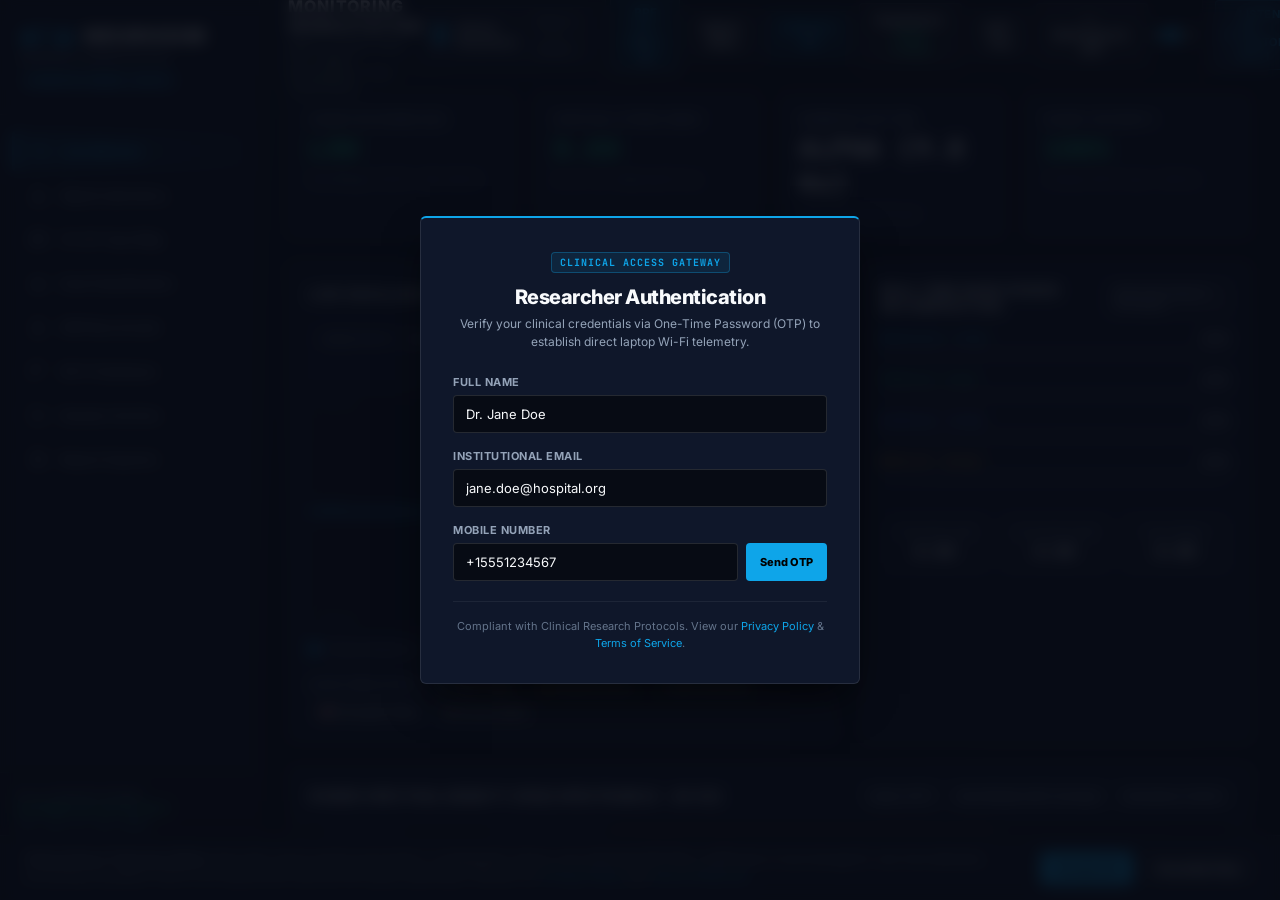
==== web/index.html @ 35a2443e "feat: add oscilloscope freeze and scale controls, topo colormaps, session search, and keyboard short" ====
<!DOCTYPE html>
<html lang="en">
<head>
    <meta charset="UTF-8">
    <meta name="viewport" content="width=device-width, initial-scale=1.0">
    <title>NEUROSIM : Scientific EEG Cognitive Analytics & DSP Platform</title>
    <link rel="icon" type="image/svg+xml" href="favicon.svg">
    <link rel="stylesheet" href="styles.css">
    <link rel="manifest" href="manifest.json">
    <meta name="theme-color" content="#070B14">
    <meta name="description" content="NeuroSim: Production-Grade Scientific EEG Cognitive Analytics, Real-Time Wi-Fi Telemetry & DSP Platform">
    <meta property="og:title" content="NeuroSim : Real-Time EEG Cognitive Analytics">
    <meta property="og:description" content="Scientific EEG cognitive analysis with 250Hz Wi-Fi telemetry and Radix-2 FFT DSP">
    <meta property="og:type" content="website">
    <meta property="og:image" content="/favicon.svg">
    <meta name="twitter:card" content="summary">
    <link rel="preconnect" href="https://fonts.googleapis.com">
    <link rel="preconnect" href="https://fonts.gstatic.com" crossorigin>
    <link href="https://fonts.googleapis.com/css2?family=Inter:wght@400;500;600;700;800;900&family=JetBrains+Mono:wght@400;600;700&display=swap" rel="stylesheet">
</head>
<body>

    <!-- Left Navigation Sidebar -->
    <aside id="sidebar">
        <div class="brand-header">
            <div class="brand-logo-wrap">
                <span class="brand-icon">◉/╲◉</span>
                <span class="brand-title">NEUROSIM</span>
            </div>
            <div class="brand-sub">RESEARCH WORKSTATION</div>
            <div class="badge-research">SCIENTIFIC GRADE • 250 HZ</div>
        </div>

        <ul class="nav-list">
            <li class="nav-item active" data-tab="monitor" onclick="switchTab('monitor')">
                <svg class="nav-icon" width="16" height="16" viewBox="0 0 24 24" fill="none" stroke="currentColor" stroke-width="2" stroke-linecap="round" stroke-linejoin="round">
                    <polyline points="22 12 18 12 15 21 9 3 6 12 2 12"></polyline>
                </svg>
                <span class="nav-label">Live Monitor</span>
            </li>
            <li class="nav-item" data-tab="signal-lab" onclick="switchTab('signal-lab')">
                <svg class="nav-icon" width="16" height="16" viewBox="0 0 24 24" fill="none" stroke="currentColor" stroke-width="2" stroke-linecap="round" stroke-linejoin="round">
                    <path d="M6 18h8"></path><path d="M3 22h18"></path><path d="M14 22a7 7 0 1 0 0-14h-1"></path>
                    <path d="M9 14h2"></path><path d="M9 12a2 2 0 0 1-2-2V6h6v4a2 2 0 0 1-2 2Z"></path>
                </svg>
                <span class="nav-label">Signal Laboratory</span>
            </li>
            <li class="nav-item" data-tab="topo-map" onclick="switchTab('topo-map')">
                <svg class="nav-icon" width="16" height="16" viewBox="0 0 24 24" fill="none" stroke="currentColor" stroke-width="2" stroke-linecap="round" stroke-linejoin="round">
                    <polygon points="1 6 1 22 8 18 16 22 23 18 23 2 16 6 8 2 1 6"></polygon>
                    <line x1="8" y1="2" x2="8" y2="18"></line><line x1="16" y1="6" x2="16" y2="22"></line>
                </svg>
                <span class="nav-label">10-20 Topo Map</span>
            </li>
            <li class="nav-item" data-tab="classification" onclick="switchTab('classification')">
                <svg class="nav-icon" width="16" height="16" viewBox="0 0 24 24" fill="none" stroke="currentColor" stroke-width="2" stroke-linecap="round" stroke-linejoin="round">
                    <path d="m16 16 3-8 3 8c-.87.65-1.92 1-3 1s-2.13-.35-3-1Z"></path>
                    <path d="m2 16 3-8 3 8c-.87.65-1.92 1-3 1s-2.13-.35-3-1Z"></path>
                    <path d="M7 21h10"></path><path d="M12 3v18"></path>
                </svg>
                <span class="nav-label">Dual Classification</span>
            </li>
            <li class="nav-item" data-tab="validation-bench" onclick="switchTab('validation-bench')">
                <svg class="nav-icon" width="16" height="16" viewBox="0 0 24 24" fill="none" stroke="currentColor" stroke-width="2" stroke-linecap="round" stroke-linejoin="round">
                    <path d="M10 2v7.31L4.15 19.4A2 2 0 0 0 5.86 22h12.28a2 2 0 0 0 1.71-2.6L14 9.31V2"></path>
                    <path d="M8.5 2h7"></path><path d="M7 16h10"></path>
                </svg>
                <span class="nav-label">DSP Benchmark</span>
            </li>
            <li class="nav-item" data-tab="wifi-hardware" onclick="switchTab('wifi-hardware')">
                <svg class="nav-icon" width="16" height="16" viewBox="0 0 24 24" fill="none" stroke="currentColor" stroke-width="2" stroke-linecap="round" stroke-linejoin="round">
                    <path d="M4.93 19.07A10 10 0 0 1 19.07 4.93"></path>
                    <path d="M7.76 16.24A6 6 0 0 1 16.24 7.76"></path>
                    <path d="M10.59 13.41A2 2 0 0 1 13.41 10.59"></path>
                    <line x1="2" y1="22" x2="6.3" y2="17.7"></line>
                </svg>
                <span class="nav-label">Wi-Fi Hardware</span>
            </li>
            <li class="nav-item" data-tab="history" onclick="switchTab('history')">
                <svg class="nav-icon" width="16" height="16" viewBox="0 0 24 24" fill="none" stroke="currentColor" stroke-width="2" stroke-linecap="round" stroke-linejoin="round">
                    <path d="M22 19a2 2 0 0 1-2 2H4a2 2 0 0 1-2-2V5a2 2 0 0 1 2-2h5l2 3h9a2 2 0 0 1 2 2z"></path>
                </svg>
                <span class="nav-label">Session Archive</span>
            </li>
            <li class="nav-item" data-tab="report" onclick="switchTab('report')">
                <svg class="nav-icon" width="16" height="16" viewBox="0 0 24 24" fill="none" stroke="currentColor" stroke-width="2" stroke-linecap="round" stroke-linejoin="round">
                    <path d="M14 2H6a2 2 0 0 0-2 2v16a2 2 0 0 0 2 2h12a2 2 0 0 0 2-2V8z"></path>
                    <polyline points="14 2 14 8 20 8"></polyline><line x1="16" y1="13" x2="8" y2="13"></line><line x1="16" y1="17" x2="8" y2="17"></line>
                </svg>
                <span class="nav-label">Report Exporter</span>
            </li>
        </ul>

        <!-- Sidebar Telemetry Footer -->
        <div class="sidebar-footer">
            <div class="footer-label">WI-FI STREAM GATEWAY</div>
            <div class="footer-val" id="sb-source">LISTENING ON LAPTOP WI-FI</div>
            <div class="footer-ip" id="sb-ip">192.168.29.155:5005</div>
            <div class="footer-fps">
                <span>UI: <strong id="val-fps">60</strong> FPS</span>
                <span>DSP: <strong id="val-fs">250</strong> Hz</span>
                <span>Drop: <strong id="val-loss-rate">0.0%</strong></span>
            </div>
            <button class="btn btn-tool" onclick="openHelpModal()" style="width: 100%; margin-top: 8px; justify-content: center; font-size: 10px; padding: 5px 8px; background: rgba(14, 165, 233, 0.08); border-color: rgba(14, 165, 233, 0.25); color: var(--cyan);">
                ⌨️ SHORTCUTS &amp; TOUR
            </button>
        </div>
    </aside>

    <!-- Main Workspace Area -->
    <main id="main-content">
        <!-- Top Application Header -->
        <header id="top-header">
            <div class="header-left">
                <h1 class="header-title" id="page-title">LIVE MONITORING WORKSTATION</h1>
                <div class="header-subtitle">Radix-2 Cooley-Tukey FFT • Welch Periodogram • Dual Classification</div>
            </div>

            <div class="header-right">
                <!-- Researcher Profile Badge -->
                <div class="user-profile-badge" id="header-user-badge">
                    <div class="user-avatar" id="header-user-avatar">CR</div>
                    <span class="user-name" id="header-user-name">Clinical Researcher</span>
                    <button class="user-logout-btn" onclick="openAuthModal()" title="Switch Account">Sign In / Switch</button>
                </div>

                <!-- DSP Filter Toolbar -->
                <div class="filter-toolbar">
                    <button class="btn btn-tool active" id="btn-toggle-bpf" onclick="toggleBandpassFilter()" title="0.5-40Hz Butterworth Bandpass (Key: B)">
                        BPF 0.5-40Hz: <strong id="lbl-bpf-state">ON</strong>
                    </button>
                    <button class="btn btn-tool" id="btn-toggle-notch" onclick="cycleNotchFilter()" title="AC Powerline Interference Notch Filter (Key: N)">
                        Notch: <strong id="lbl-notch-state">50Hz</strong>
                    </button>
                    <button class="btn btn-tool active" id="btn-toggle-artifacts" onclick="toggleArtifactFilter()" title="Online Ocular Blink & Temporal EMG Clamping (Key: A)">
                        Artifacts: <strong id="lbl-artifact-state">ON</strong>
                    </button>
                    <button class="btn btn-tool" id="btn-show-impedance" onclick="openImpedanceModal()" title="IEC 60601-2-26 Electrode Contact Impedance Map (Key: I)">
                        Impedance: <strong id="lbl-impedance-summary" style="color:var(--emerald);">PASS (&lt;5kΩ)</strong>
                    </button>
                    <button class="btn btn-tool" id="btn-cal-test" onclick="runCalibrationSelfTest()" title="Run Internal Calibration & Signal Integrity Self-Test">
                        Self-Test
                    </button>
                    <button class="btn btn-tool" id="btn-toggle-audio" onclick="toggleAudioBiofeedback()" title="Web Audio Neurofeedback Tone">
                        <svg width="12" height="12" viewBox="0 0 24 24" fill="none" stroke="currentColor" stroke-width="2" style="vertical-align: middle; margin-right: 4px;">
                            <polygon points="11 5 6 9 2 9 2 15 6 15 11 19 11 5"></polygon>
                            <path d="M15.54 8.46a5 5 0 0 1 0 7.07"></path>
                        </svg>Biofeedback: <strong id="lbl-audio-state">OFF</strong>
                    </button>
                    <input type="range" id="sld-audio-vol" min="0" max="100" value="40" oninput="setBiofeedbackVolume(this.value)" title="Biofeedback Audio Volume" style="width: 44px; accent-color: var(--cyan); vertical-align: middle; cursor: pointer;">
                </div>

                <!-- Hardware Wi-Fi Status Badge -->
                <div class="connection-status-badge badge-disconnected" id="header-status-badge">
                    <span class="status-dot"></span>
                    <span id="header-status-text">LISTENING ON LAPTOP WI-FI</span>
                </div>
                <button class="btn btn-tool" id="btn-reconnect-telemetry" onclick="reconnectTelemetry()" title="Reconnect to Laptop Wi-Fi Telemetry Link" style="display: inline-flex; align-items: center; gap: 6px; padding: 6px 12px;">
                    <svg width="12" height="12" viewBox="0 0 24 24" fill="none" stroke="currentColor" stroke-width="2" stroke-linecap="round" stroke-linejoin="round">
                        <polyline points="23 4 23 10 17 10"></polyline>
                        <path d="M20.49 15a9 9 0 1 1-2.12-9.36L23 10"></path>
                    </svg>
                    <span>RECONNECT</span>
                </button>
                <button class="btn btn-tool" onclick="openHelpModal()" title="Keyboard Shortcuts &amp; Help Guide (? or F1)" style="padding: 6px 10px;">
                    ❓
                </button>

                <!-- Session Record Quick Button -->
                <button class="btn btn-record" id="btn-quick-record" onclick="toggleQuickRecord()">
                    <span class="rec-dot"></span>
                    <span id="btn-record-text">RECORD SESSION</span>
                </button>
            </div>
        </header>

        <!-- Disagreement Alert Banner -->
        <div class="disagreement-banner" id="disagreement-banner" style="display: none;">
            <div class="disagreement-icon">
                <svg width="18" height="18" viewBox="0 0 24 24" fill="none" stroke="#F59E0B" stroke-width="2" stroke-linecap="round" stroke-linejoin="round">
                    <path d="m21.73 18-8-14a2 2 0 0 0-3.48 0l-8 14A2 2 0 0 0 4 21h16a2 2 0 0 0 1.73-3Z"></path>
                    <line x1="12" y1="9" x2="12" y2="13"></line><line x1="12" y1="17" x2="12.01" y2="17"></line>
                </svg>
            </div>
            <div class="disagreement-text">
                <strong>CLASSIFIER CONFLICT DETECTED:</strong>
                <span id="disagreement-detail">Rule Classifier predicts LOW while ML Classifier predicts MODERATE. Review spectral feature parameters.</span>
            </div>
            <button class="btn" style="padding: 4px 10px; font-size: 11px; margin-left: auto;" onclick="switchTab('classification')">Review Consensus</button>
        </div>

        <div class="workspace-body">
            
            <!-- ============================================================= -->
            <!-- 1. LIVE MONITOR SCREEN                                        -->
            <!-- ============================================================= -->
            <section id="screen-monitor" class="view-screen active">
                <!-- Top Key Performance Metrics Cards -->
                <div class="metrics-grid">
                    <div class="metric-card">
                        <div class="metric-label">COGNITIVE WORKLOAD</div>
                        <div class="metric-value" id="m-load" style="color: var(--cyan);">MODERATE</div>
                        <div class="metric-sub" id="m-load-conf">Rule Margin: 82% • ML: 85%</div>
                    </div>

                    <div class="metric-card">
                        <div class="metric-label">SPECTRAL STRESS INDEX</div>
                        <div class="metric-value" id="m-stress" style="color: var(--amber);">0.45</div>
                        <div class="metric-sub">β / (α + θ) • Balanced Focus</div>
                    </div>

                    <div class="metric-card">
                        <div class="metric-label">DOMINANT RHYTHM</div>
                        <div class="metric-value" id="m-dom" style="color: var(--purple);">ALPHA (10.0 Hz)</div>
                        <div class="metric-sub" id="m-dom-sub">Welch PSD Peak Power</div>
                    </div>

                    <div class="metric-card">
                        <div class="metric-label">PACKET INTEGRITY</div>
                        <div class="metric-value" id="m-packets" style="color: var(--emerald);">100%</div>
                        <div class="metric-sub" id="m-drop-sub">0 drops (0.0% loss) • 250 Hz</div>
                    </div>
                </div>

                <!-- Dual Visualizer: Waveform & PSD -->
                <div class="charts-grid">
                    <!-- Left: Oscilloscope Trace -->
                    <div class="glass-card">
                        <div class="card-header" style="flex-wrap: wrap; gap: 8px;">
                            <div class="card-title">Live Oscilloscope Trace (μV)</div>
                            <div class="card-controls" style="flex-wrap: wrap; gap: 6px;">
                                <button class="btn-freeze" id="btn-freeze-stream" onclick="toggleFreezeStream()" title="Freeze / Pause Trace (Spacebar)">
                                    <span id="lbl-freeze-text">⏸ FREEZE</span>
                                </button>
                                <button class="btn-icon" onclick="resetWaveformView()" title="Reset Buffer">⟳</button>
                            </div>
                        </div>

                        <!-- Interactive Oscilloscope Toolbar -->
                        <div class="oscilloscope-toolbar">
                            <div class="control-group">
                                <label>Sensitivity:</label>
                                <button class="btn-scope-opt" id="btn-scale-25" onclick="setVoltageScale(25)">±25 μV</button>
                                <button class="btn-scope-opt active" id="btn-scale-50" onclick="setVoltageScale(50)">±50 μV</button>
                                <button class="btn-scope-opt" id="btn-scale-100" onclick="setVoltageScale(100)">±100 μV</button>
                                <button class="btn-scope-opt" id="btn-scale-200" onclick="setVoltageScale(200)">±200 μV</button>
                            </div>
                            <div class="control-group" style="margin-left: auto;">
                                <label>Timebase:</label>
                                <button class="btn-scope-opt" id="btn-time-1" onclick="setTimebaseWindow(250, '1.0s')">1.0s</button>
                                <button class="btn-scope-opt active" id="btn-time-2" onclick="setTimebaseWindow(500, '2.0s')">2.0s</button>
                                <button class="btn-scope-opt" id="btn-time-5" onclick="setTimebaseWindow(1250, '5.0s')">5.0s</button>
                            </div>
                        </div>

                        <div class="canvas-container">
                            <canvas id="waveCanvas"></canvas>
                            <div id="freeze-watermark" class="freeze-watermark" style="display: none;">
                                ⏸ DISPLAY PAUSED (SPACE TO RESUME)
                            </div>
                        </div>
                        <div class="trace-legend">
                            <span class="legend-item"><span class="legend-color" style="background: var(--cyan);"></span> Filtered Waveform</span>
                            <span class="legend-item"><span class="legend-color" style="background: rgba(255,255,255,0.25);"></span> Raw Unfiltered Waveform</span>
                        </div>

                        <!-- Quick Physiological Simulation Presets -->
                        <div class="monitor-presets-row">
                            <span class="monitor-preset-lbl">Quick Simulation:</span>
                            <button class="preset-chip" onclick="loadMonitorPreset('deep_sleep')">💤 Deep Sleep</button>
                            <button class="preset-chip" onclick="loadMonitorPreset('relaxed')">🧘 Relaxed Alpha</button>
                            <button class="preset-chip" onclick="loadMonitorPreset('high_stress')">⚡ High Workload</button>
                            <button class="preset-chip" onclick="loadMonitorPreset('focus')">🧠 Focused Theta</button>
                            <button class="preset-chip" onclick="loadMonitorPreset('blink')">👁️ Ocular Spike</button>
                        </div>
                    </div>

                    <!-- Right: Band Powers & Ratios -->
                    <div class="glass-card">
                        <div class="card-header">
                            <div class="card-title">Real-Time Band Power Decomposition</div>
                            <span class="tag-pill">Welch Periodogram Averaging</span>
                        </div>

                        <div class="band-bars-wrap">
                            <div class="band-bar-item">
                                <div class="band-bar-header">
                                    <span class="band-tag" style="color: var(--cyan);">DELTA (0.5 - 4 Hz)</span>
                                    <strong id="lbl-delta">25.0%</strong>
                                </div>
                                <div class="progress-bar-bg">
                                    <div class="progress-bar-fill" id="fill-delta" style="width: 25%; background: var(--cyan);"></div>
                                </div>
                            </div>

                            <div class="band-bar-item">
                                <div class="band-bar-header">
                                    <span class="band-tag" style="color: var(--emerald);">THETA (4 - 8 Hz)</span>
                                    <strong id="lbl-theta">25.0%</strong>
                                </div>
                                <div class="progress-bar-bg">
                                    <div class="progress-bar-fill" id="fill-theta" style="width: 25%; background: var(--emerald);"></div>
                                </div>
                            </div>

                            <div class="band-bar-item">
                                <div class="band-bar-header">
                                    <span class="band-tag" style="color: var(--blue);">ALPHA (8 - 13 Hz)</span>
                                    <strong id="lbl-alpha">25.0%</strong>
                                </div>
                                <div class="progress-bar-bg">
                                    <div class="progress-bar-fill" id="fill-alpha" style="width: 25%; background: var(--blue);"></div>
                                </div>
                            </div>

                            <div class="band-bar-item">
                                <div class="band-bar-header">
                                    <span class="band-tag" style="color: var(--amber);">BETA (13 - 30 Hz)</span>
                                    <strong id="lbl-beta">25.0%</strong>
                                </div>
                                <div class="progress-bar-bg">
                                    <div class="progress-bar-fill" id="fill-beta" style="width: 25%; background: var(--amber);"></div>
                                </div>
                            </div>
                        </div>

                        <!-- Secondary Metrics Grid -->
                        <div class="ratios-subgrid">
                            <div class="ratio-box">
                                <div class="ratio-label">Theta/Beta (TBR)</div>
                                <div class="ratio-value" id="val-tbr">1.00</div>
                            </div>
                            <div class="ratio-box">
                                <div class="ratio-label">Alpha/Beta (ABR)</div>
                                <div class="ratio-value" id="val-abr">1.00</div>
                            </div>
                            <div class="ratio-box">
                                <div class="ratio-label">Engagement</div>
                                <div class="ratio-value" id="val-eng">0.50</div>
                            </div>
                        </div>
                    </div>
                </div>

                <!-- Bottom Full-Width PSD Spectrum -->
                <div class="glass-card">
                    <div class="card-header">
                        <div class="card-title">Power Spectral Density (PSD) Spectrum (0 - 40 Hz)</div>
                        <div class="card-controls">
                            <span class="tag-pill">Radix-2 FFT</span>
                            <span class="tag-pill">Hann Window (50% Overlap)</span>
                            <span class="tag-pill">Resolution: 0.49 Hz</span>
                        </div>
                    </div>
                    <div class="canvas-container-half">
                        <canvas id="psdCanvas"></canvas>
                    </div>
                </div>
            </section>

            <!-- ============================================================= -->
            <!-- 2. 5-STAGE SIGNAL LABORATORY SCREEN                           -->
            <!-- ============================================================= -->
            <section id="screen-signal-lab" class="view-screen">
                <div class="lab-layout">
                    <!-- Left Stage Navigator -->
                    <div class="glass-card lab-stages-nav">
                        <div class="card-title" style="margin-bottom: 12px;">DSP RESEARCH PIPELINE</div>
                        <div class="stage-nav-item active" onclick="setLabStage(0)">
                            <div class="stage-number">01</div>
                            <div class="stage-info">
                                <strong>Raw Composite Waveform</strong>
                                <span>Unfiltered Analog Microvolts</span>
                            </div>
                        </div>
                        <div class="stage-nav-item" onclick="setLabStage(1)">
                            <div class="stage-number">02</div>
                            <div class="stage-info">
                                <strong>Butterworth Bandpass Filter</strong>
                                <span>0.5 - 40.0 Hz • DC Detrended</span>
                            </div>
                        </div>
                        <div class="stage-nav-item" onclick="setLabStage(2)">
                            <div class="stage-number">03</div>
                            <div class="stage-info">
                                <strong>Welch Periodogram PSD</strong>
                                <span>Power Spectral Density (μV²/Hz)</span>
                            </div>
                        </div>
                        <div class="stage-nav-item" onclick="setLabStage(3)">
                            <div class="stage-number">04</div>
                            <div class="stage-info">
                                <strong>Band Power Integration</strong>
                                <span>Trapezoidal Spectral Integration</span>
                            </div>
                        </div>
                        <div class="stage-nav-item" onclick="setLabStage(4)">
                            <div class="stage-number">05</div>
                            <div class="stage-info">
                                <strong>Feature Vector & Decision</strong>
                                <span>Classification Matrix & CDS</span>
                            </div>
                        </div>
                    </div>

                    <!-- Right Stage Visualization Card -->
                    <div class="glass-card lab-stage-content">
                        <div class="card-header">
                            <div class="card-title" id="lab-stage-title">STAGE 1: RAW COMPOSITE WAVEFORM (μV)</div>
                            <span class="tag-pill" id="lab-stage-badge">Live Buffer</span>
                        </div>
                        <div class="lab-stage-desc" id="lab-stage-desc">
                            Incoming analog waveform stream from the ESP32 Wi-Fi hardware containing composite sinusoidal waves plus simulated electrode noise.
                        </div>
                        <div class="canvas-container-lab">
                            <canvas id="labCanvas"></canvas>
                        </div>
                        <div class="lab-parameters" id="lab-parameters-wrap">
                            <!-- Dynamic Parameter Metrics -->
                        </div>
                    </div>
                </div>
            </section>

            <!-- ============================================================= -->
            <!-- 3. 10-20 SPATIAL TOPOGRAPHIC BRAIN HEATMAP SCREEN             -->
            <!-- ============================================================= -->
            <section id="screen-topo-map" class="view-screen">
                <div class="topo-layout">
                    <!-- Topo Heatmap Canvas -->
                    <div class="glass-card topo-card">
                        <div class="card-header" style="display: flex; justify-content: space-between; align-items: center; flex-wrap: wrap; gap: 8px;">
                            <div>
                                <div class="card-title">Continuous 2D Spatial Brain Potential (Shepard's IDW)</div>
                                <span class="tag-pill">Inverse Distance Weighting</span>
                            </div>
                            <div style="display: flex; align-items: center; gap: 6px;">
                                <label for="sel-topo-colormap" style="font-size: 11px; color: var(--text-muted); font-weight: 600;">Colormap:</label>
                                <select id="sel-topo-colormap" class="topo-colormap-select" onchange="setTopoColormap(this.value)">
                                    <option value="coolwarm">Cool-Warm (Clinical)</option>
                                    <option value="viridis">Viridis (Perceptual)</option>
                                    <option value="plasma">Plasma (High-Contrast)</option>
                                    <option value="jet">Jet / Rainbow</option>
                                </select>
                            </div>
                        </div>
                        <div class="topo-canvas-wrap" id="topo-canvas-container" style="position: relative;">
                            <canvas id="topoCanvas" width="480" height="480"></canvas>
                            <div id="topo-tooltip" class="topo-tooltip"></div>
                        </div>
                        <div class="topo-colormap-legend">
                            <span id="topo-legend-min">-30 μV (Low)</span>
                            <div class="colormap-gradient-bar" id="topo-gradient-bar"></div>
                            <span id="topo-legend-max">+30 μV (High)</span>
                        </div>
                    </div>

                    <!-- Electrode Montage Table -->
                    <div class="glass-card topo-table-card">
                        <div class="card-header">
                            <div class="card-title">10-20 Electrode Montage & Contact Impedance</div>
                            <span class="tag-pill">&lt; 5 kΩ Clinical Threshold</span>
                        </div>
                        <table class="medical-table">
                            <thead>
                                <tr>
                                    <th>Electrode</th>
                                    <th>Anatomical Region</th>
                                    <th>Contact Impedance</th>
                                    <th>Localized Voltage</th>
                                    <th>Contact State</th>
                                </tr>
                            </thead>
                            <tbody id="electrode-table-body">
                                <!-- Injected dynamically by JS -->
                            </tbody>
                        </table>
                    </div>
                </div>
            </section>

            <!-- ============================================================= -->
            <!-- 4. DUAL CLASSIFICATION SCREEN                                 -->
            <!-- ============================================================= -->
            <section id="screen-classification" class="view-screen">
                <div class="dual-class-grid">
                    <!-- Rule-Based Heuristic Card -->
                    <div class="glass-card">
                        <div class="card-header">
                            <div class="card-title">Rule-Based Clinical Classifier</div>
                            <span class="tag-pill">Deterministic Heuristics</span>
                        </div>
                        <div class="class-state-display" id="rule-state-box">
                            <div class="state-title" id="rule-state-val">MODERATE</div>
                            <div class="state-sub">Rule Margin: <span id="rule-margin-val">82.4%</span></div>
                        </div>
                        <p class="class-desc" id="rule-desc">
                            Prominent alpha rhythm observed with balanced beta synchrony. Indicates relaxed alertness, steady cognitive engagement, or resting baseline.
                        </p>
                        <div class="rule-threshold-list">
                            <div class="threshold-item">
                                <span>High Workload Criteria</span>
                                <strong>Beta ≥ 35% or Stress Index ≥ 0.80</strong>
                            </div>
                            <div class="threshold-item">
                                <span>Moderate Workload Criteria</span>
                                <strong>Alpha ≥ 35% or (Alpha ≥ 30% & Beta &lt; 30%)</strong>
                            </div>
                            <div class="threshold-item">
                                <span>Low Workload Criteria</span>
                                <strong>Delta/Theta Dominant Synchrony</strong>
                            </div>
                        </div>
                    </div>

                    <!-- Machine Learning Random Forest Card -->
                    <div class="glass-card">
                        <div class="card-header">
                            <div class="card-title">Ensemble Decision Forest ML Classifier</div>
                            <span class="tag-pill">Statistical Multi-Tree Model</span>
                        </div>
                        <div class="class-state-display" id="ml-state-box">
                            <div class="state-title" id="ml-state-val" style="color: var(--cyan);">MODERATE</div>
                            <div class="state-sub">Class Probability: <span id="ml-conf-val">85.6%</span></div>
                        </div>
                        <div class="ml-prob-bars">
                            <div class="prob-row">
                                <span>P(LOW):</span>
                                <div class="prob-track"><div class="prob-fill" id="prob-low" style="width: 10%;"></div></div>
                                <span id="lbl-prob-low">10%</span>
                            </div>
                            <div class="prob-row">
                                <span>P(MODERATE):</span>
                                <div class="prob-track"><div class="prob-fill" id="prob-mod" style="width: 75%; background: var(--cyan);"></div></div>
                                <span id="lbl-prob-mod">75%</span>
                            </div>
                            <div class="prob-row">
                                <span>P(HIGH):</span>
                                <div class="prob-track"><div class="prob-fill" id="prob-high" style="width: 15%; background: var(--rose);"></div></div>
                                <span id="lbl-prob-high">15%</span>
                            </div>
                        </div>
                        <div class="feature-vector-box" style="margin-top: 16px;">
                            <div class="fv-title">8-Dimensional Normalized Feature Vector:</div>
                            <div class="fv-values" id="fv-display">
                                [δ: 0.25, θ: 0.25, α: 0.25, β: 0.25, TBR: 1.00, ABR: 1.00, Stress: 0.50, Power: 2.15]
                            </div>
                        </div>
                    </div>
                </div>
            </section>

            <!-- ============================================================= -->
            <!-- 5. AUTOMATED DSP VALIDATION BENCHMARK SCREEN                  -->
            <!-- ============================================================= -->
            <section id="screen-validation-bench" class="view-screen">
                <div class="glass-card">
                    <div class="card-header">
                        <div>
                            <div class="card-title">Automated DSP Pipeline Validation Bench</div>
                            <div style="font-size: 11px; color: var(--text-muted); margin-top: 4px;">
                                Automated frequency sweep certification: generates pure reference sinusoidal test signals to benchmark FFT bin accuracy and band detection.
                            </div>
                        </div>
                        <button class="btn btn-primary" onclick="runAutomatedDSPBenchmark()" style="display: inline-flex; align-items: center; gap: 6px;">
                            <svg width="12" height="12" viewBox="0 0 24 24" fill="none" stroke="currentColor" stroke-width="2" stroke-linecap="round" stroke-linejoin="round"><polygon points="13 2 3 14 12 14 11 22 21 10 12 10 13 2"></polygon></svg>
                            RUN DSP VALIDATION SUITE
                        </button>
                    </div>

                    <table class="medical-table" style="margin-top: 16px;">
                        <thead>
                            <tr>
                                <th>Test Target Band</th>
                                <th>Target Frequency (Hz)</th>
                                <th>Detected Peak Frequency</th>
                                <th>Absolute Error Margin</th>
                                <th>Classification Result</th>
                                <th>Status</th>
                            </tr>
                        </thead>
                        <tbody id="benchmark-table-body">
                            <tr>
                                <td>DELTA RHYTHM</td>
                                <td>2.0 Hz</td>
                                <td>--</td>
                                <td>--</td>
                                <td>--</td>
                                <td><span class="tag-pill">PENDING</span></td>
                            </tr>
                            <tr>
                                <td>THETA RHYTHM</td>
                                <td>6.0 Hz</td>
                                <td>--</td>
                                <td>--</td>
                                <td>--</td>
                                <td><span class="tag-pill">PENDING</span></td>
                            </tr>
                            <tr>
                                <td>ALPHA RHYTHM</td>
                                <td>10.0 Hz</td>
                                <td>--</td>
                                <td>--</td>
                                <td>--</td>
                                <td><span class="tag-pill">PENDING</span></td>
                            </tr>
                            <tr>
                                <td>BETA RHYTHM</td>
                                <td>20.0 Hz</td>
                                <td>--</td>
                                <td>--</td>
                                <td>--</td>
                                <td><span class="tag-pill">PENDING</span></td>
                            </tr>
                        </tbody>
                    </table>

                    <div class="benchmark-summary-box" id="benchmark-summary" style="display: none; margin-top: 16px;">
                        <span class="badge-pass" id="bench-status-badge">DSP SUITE CERTIFIED: ALL BANDS PASSED</span>
                        <p style="font-size: 12px; color: var(--text-muted); margin-top: 6px;">
                            The in-browser Welch Radix-2 FFT and Butterworth filter engine successfully identified all four physiological EEG rhythm bands with frequency peak errors well under the &plusmn;0.5 Hz clinical tolerance threshold.
                        </p>
                    </div>
                </div>
            </section>

            <!-- ============================================================= -->
            <!-- 6. WI-FI HARDWARE CENTER SCREEN                               -->
            <!-- ============================================================= -->
            <section id="screen-wifi-hardware" class="view-screen">
                <div class="hardware-grid">
                    <!-- Left: Laptop Wi-Fi Telemetry & Settings -->
                    <div class="glass-card">
                        <div class="card-header">
                            <div class="card-title">Laptop Wi-Fi Hardware Receiver Gateway</div>
                            <div class="badge-status-pill" id="hw-station-status">LISTENING ON 0.0.0.0:5005</div>
                        </div>

                        <div class="wifi-info-box">
                            <div class="wifi-ip-title">Your Laptop's Wi-Fi IP Address:</div>
                            <div class="wifi-ip-highlight" id="laptop-wifi-ip-display">192.168.29.155</div>
                            <div class="wifi-ip-sub" id="laptop-all-ips-display" style="display: none; margin-top: 4px; color: var(--emerald); font-weight: 600;"></div>
                            <div class="wifi-ip-sub">Connect your ESP32 or Wi-Fi hardware to this Wi-Fi network and stream UDP packets to this IP on port 5005.</div>
                            <div style="margin-top: 12px; display: flex; gap: 8px;">
                                <button type="button" class="btn btn-primary" id="btn-test-udp" onclick="triggerTestUdp()" style="flex: 1; font-size: 11px; padding: 8px 12px; display: inline-flex; align-items: center; justify-content: center; gap: 6px;">
                                    <svg width="13" height="13" viewBox="0 0 24 24" fill="none" stroke="currentColor" stroke-width="2" stroke-linecap="round" stroke-linejoin="round"><polygon points="13 2 3 14 12 14 11 22 21 10 12 10 13 2"></polygon></svg>
                                    TEST DIRECT WI-FI CONNECTION
                                </button>
                            </div>
                        </div>

                        <div class="hw-stats-grid">
                            <div class="hw-stat-item">
                                <div class="hw-stat-label">UDP Port</div>
                                <div class="hw-stat-val">5005 (UDP)</div>
                            </div>
                            <div class="hw-stat-item">
                                <div class="hw-stat-label">Packets Received</div>
                                <div class="hw-stat-val" id="hw-total-packets">0</div>
                            </div>
                            <div class="hw-stat-item">
                                <div class="hw-stat-label">Dropped Packets</div>
                                <div class="hw-stat-val" id="hw-dropped-packets">0</div>
                            </div>
                            <div class="hw-stat-item">
                                <div class="hw-stat-label">Packet Drop Rate</div>
                                <div class="hw-stat-val" id="hw-drop-rate">0.0%</div>
                            </div>
                            <div class="hw-stat-item">
                                <div class="hw-stat-label">Live Sample Rate</div>
                                <div class="hw-stat-val" id="hw-sample-rate">0 Hz</div>
                            </div>
                            <div class="hw-stat-item">
                                <div class="hw-stat-label">Hardware Sender IP</div>
                                <div class="hw-stat-val" id="hw-sender-ip">Waiting...</div>
                            </div>
                        </div>

                        <!-- Live Raw UDP Packet Monitor -->
                        <div style="margin-top: 16px; background: rgba(0, 0, 0, 0.4); border: 1px solid rgba(255, 255, 255, 0.06); border-radius: 4px; padding: 12px;">
                            <div style="display: flex; justify-content: space-between; align-items: center; margin-bottom: 8px;">
                                <span style="font-family: 'JetBrains Mono', monospace; font-size: 11px; font-weight: 700; color: var(--cyan); letter-spacing: 1px;">LIVE WI-FI PACKET MONITOR (PORT 5005)</span>
                                <span style="font-size: 10px; color: #64748B;">Auto-refresh</span>
                            </div>
                            <div id="hw-packet-log" style="min-height: 70px; max-height: 130px; overflow-y: auto; display: flex; flex-direction: column; gap: 2px;">
                                <div style="color: #64748B; font-size: 11px; font-family: 'JetBrains Mono', monospace; padding: 8px; text-align: center;">Waiting for incoming UDP datagrams...</div>
                            </div>
                        </div>

                        <!-- Switch to Simulator Demo -->
                        <div class="sim-toggle-wrap">
                            <div class="sim-toggle-header">
                                <strong>Fallback Testing Mode:</strong>
                                <span>If hardware is not currently connected to your laptop's Wi-Fi, activate the demo synthesizer below.</span>
                            </div>
                            <button class="btn btn-simulator" id="btn-toggle-sim" onclick="toggleSimulatorMode()" style="display: inline-flex; align-items: center; justify-content: center; gap: 8px;">
                                <svg width="14" height="14" viewBox="0 0 24 24" fill="none" stroke="currentColor" stroke-width="2" stroke-linecap="round" stroke-linejoin="round"><circle cx="12" cy="12" r="10"></circle><polygon points="10 8 16 12 10 16 10 8"></polygon></svg>
                                <span>ACTIVATE DEMO SIMULATOR</span>
                            </button>
                        </div>
                    </div>

                    <!-- Right: ESP32 Setup Guide & Simulator Controls -->
                    <div class="glass-card">
                        <div class="card-header">
                            <div class="card-title">Interactive Synthesizer & Pinout Instructions</div>
                            <span class="tag-pill">Manual Signal Controls</span>
                        </div>

                        <!-- Simulator Sliders -->
                        <div class="slider-group" id="sim-sliders">
                            <div class="slider-item">
                                <div class="slider-header">
                                    <span style="color: var(--cyan);">DELTA (0.5 - 4 Hz)</span>
                                    <span id="val-sld-delta">30%</span>
                                </div>
                                <input type="range" id="sld-delta" min="1" max="100" value="30" oninput="updateSimSliders()">
                            </div>
                            <div class="slider-item">
                                <div class="slider-header">
                                    <span style="color: var(--emerald);">THETA (4 - 8 Hz)</span>
                                    <span id="val-sld-theta">30%</span>
                                </div>
                                <input type="range" id="sld-theta" min="1" max="100" value="30" oninput="updateSimSliders()">
                            </div>
                            <div class="slider-item">
                                <div class="slider-header">
                                    <span style="color: var(--blue);">ALPHA (8 - 13 Hz)</span>
                                    <span id="val-sld-alpha">70%</span>
                                </div>
                                <input type="range" id="sld-alpha" min="1" max="100" value="70" oninput="updateSimSliders()">
                            </div>
                            <div class="slider-item">
                                <div class="slider-header">
                                    <span style="color: var(--amber);">BETA (13 - 30 Hz)</span>
                                    <span id="val-sld-beta">30%</span>
                                </div>
                                <input type="range" id="sld-beta" min="1" max="100" value="30" oninput="updateSimSliders()">
                            </div>
                            <div class="slider-item">
                                <div class="slider-header">
                                    <span>NOISE JITTER</span>
                                    <span id="val-sld-noise">15%</span>
                                </div>
                                <input type="range" id="sld-noise" min="0" max="100" value="15" oninput="updateSimSliders()">
                            </div>
                        </div>

                        <div class="presets-row">
                            <button class="btn btn-preset" onclick="loadPreset('deep_sleep')">Deep Sleep (Delta)</button>
                            <button class="btn btn-preset" onclick="loadPreset('relaxed')">Relaxed Alpha</button>
                            <button class="btn btn-preset" onclick="loadPreset('high_stress')">High Cognitive Load</button>
                        </div>

                        <!-- ESP32 Firmware Path Note -->
                        <div class="firmware-note">
                            <strong>ESP32 DevKit V1 Wi-Fi Firmware Source:</strong><br>
                            <code>firmware/esp32/neurosim_wifi_esp32.ino</code>
                        </div>
                    </div>
                </div>
            </section>

            <!-- ============================================================= -->
            <!-- 7. SESSION ARCHIVE & COMPARISON SCREEN                         -->
            <!-- ============================================================= -->
            <section id="screen-history" class="view-screen">
                <div class="glass-card">
                    <div class="card-header">
                        <div class="card-title">Session Telemetry Archive & Clinical Data Export</div>
                        <div class="card-controls">
                            <a href="/api/export/csv" class="btn" download style="text-decoration: none; display: inline-flex; align-items: center; gap: 6px;">
                                <svg width="12" height="12" viewBox="0 0 24 24" fill="none" stroke="currentColor" stroke-width="2" stroke-linecap="round" stroke-linejoin="round"><polyline points="22 12 18 12 15 21 9 3 6 12 2 12"></polyline></svg>
                                Export Live CSV
                            </a>
                            <a href="/api/export/json" class="btn" download style="text-decoration: none; display: inline-flex; align-items: center; gap: 6px;">
                                <svg width="12" height="12" viewBox="0 0 24 24" fill="none" stroke="currentColor" stroke-width="2" stroke-linecap="round" stroke-linejoin="round"><path d="M14 2H6a2 2 0 0 0-2 2v16a2 2 0 0 0 2 2h12a2 2 0 0 0 2-2V8z"></path><polyline points="14 2 14 8 20 8"></polyline></svg>
                                Export Live JSON
                            </a>
                            <button class="btn" onclick="openSessionCompareModal()" style="display: inline-flex; align-items: center; gap: 6px;">
                                <svg width="12" height="12" viewBox="0 0 24 24" fill="none" stroke="currentColor" stroke-width="2" stroke-linecap="round" stroke-linejoin="round"><path d="m16 16 3-8 3 8c-.87.65-1.92 1-3 1s-2.13-.35-3-1Z"></path><path d="m2 16 3-8 3 8c-.87.65-1.92 1-3 1s-2.13-.35-3-1Z"></path><path d="M7 21h10"></path><path d="M12 3v18"></path></svg>
                                Compare Sessions (A vs B)
                            </button>
                            <button class="btn" onclick="clearAllSessions()" style="display: inline-flex; align-items: center; gap: 6px;">
                                <svg width="12" height="12" viewBox="0 0 24 24" fill="none" stroke="currentColor" stroke-width="2" stroke-linecap="round" stroke-linejoin="round"><polyline points="3 6 5 6 21 6"></polyline><path d="M19 6v14a2 2 0 0 1-2 2H7a2 2 0 0 1-2-2V6m3 0V4a2 2 0 0 1 2-2h4a2 2 0 0 1 2 2v2"></path></svg>
                                Clear
                            </button>
                        </div>
                    </div>

                    <!-- Search & Filter Bar -->
                    <div class="history-filter-bar">
                        <div class="history-search-wrap">
                            <svg width="14" height="14" viewBox="0 0 24 24" fill="none" stroke="currentColor" stroke-width="2" stroke-linecap="round" stroke-linejoin="round"><circle cx="11" cy="11" r="8"></circle><line x1="21" y1="21" x2="16.65" y2="16.65"></line></svg>
                            <input type="text" id="hist-search-input" class="history-search-input" placeholder="Search by Session ID, Cognitive State, Source (e.g., SESS-2026, HIGH, ESP32)..." oninput="filterHistoryTable(this.value)">
                        </div>
                        <select id="hist-filter-state" class="history-filter-select" onchange="filterHistoryTable(document.getElementById('hist-search-input').value)">
                            <option value="ALL">All Cognitive States</option>
                            <option value="LOW">Low Workload</option>
                            <option value="MODERATE">Moderate Workload</option>
                            <option value="HIGH">High Cognitive Load</option>
                        </select>
                    </div>

                    <table class="medical-table">
                        <thead>
                            <tr>
                                <th>Session ID</th>
                                <th>Timestamp</th>
                                <th>Duration</th>
                                <th>Samples</th>
                                <th>Cognitive State</th>
                                <th>Stress Index</th>
                                <th>Telemetry Source</th>
                                <th>Actions</th>
                            </tr>
                        </thead>
                        <tbody id="history-table-body">
                            <!-- Injected by JavaScript -->
                        </tbody>
                    </table>
                </div>

                <!-- Session A vs B Comparison View (Collapsible) -->
                <div class="glass-card" id="session-compare-card" style="display: none;">
                    <div class="card-header">
                        <div class="card-title">Session Variance Delta Comparison (Session A vs Session B)</div>
                        <button class="btn-icon" onclick="closeSessionCompare()">
                            <svg width="14" height="14" viewBox="0 0 24 24" fill="none" stroke="currentColor" stroke-width="2" stroke-linecap="round" stroke-linejoin="round"><line x1="18" y1="6" x2="6" y2="18"></line><line x1="6" y1="6" x2="18" y2="18"></line></svg>
                        </button>
                    </div>
                    <div class="compare-grid" id="compare-grid-content">
                        <!-- Populated by JavaScript -->
                    </div>
                </div>
            </section>

            <!-- ============================================================= -->
            <!-- 8. MEDICAL REPORT EXPORTER SCREEN                             -->
            <!-- ============================================================= -->
            <section id="screen-report" class="view-screen">
                <div class="glass-card report-preview-card">
                    <div class="card-header" style="display: flex; flex-wrap: wrap; gap: 10px; justify-content: space-between; align-items: center;">
                        <div class="card-title">Clinical & Research Session Report Exporter</div>
                        <div style="display: flex; gap: 8px; flex-wrap: wrap;">
                            <button class="btn btn-primary" onclick="exportCurrentSessionPDF()" style="display: inline-flex; align-items: center; gap: 6px;">
                                <svg width="14" height="14" viewBox="0 0 24 24" fill="none" stroke="currentColor" stroke-width="2" stroke-linecap="round" stroke-linejoin="round"><polyline points="6 9 6 2 18 2 18 9"></polyline><path d="M6 18H4a2 2 0 0 1-2-2v-5a2 2 0 0 1 2-2h16a2 2 0 0 1 2 2v5a2 2 0 0 1-2 2h-2"></path><rect x="6" y="14" width="12" height="8"></rect></svg>
                                PRINT PDF
                            </button>
                            <button class="btn" onclick="downloadCurrentSessionEDF()" style="display: inline-flex; align-items: center; gap: 6px;" title="Export European Data Format (EDF+) Binary (IEC 60601-2-26)">
                                <svg width="14" height="14" viewBox="0 0 24 24" fill="none" stroke="currentColor" stroke-width="2" stroke-linecap="round" stroke-linejoin="round"><path d="M21 15v4a2 2 0 0 1-2 2H5a2 2 0 0 1-2-2v-4"></path><polyline points="7 10 12 15 17 10"></polyline><line x1="12" y1="15" x2="12" y2="3"></line></svg>
                                EXPORT EDF+
                            </button>
                            <button class="btn" onclick="downloadCurrentSessionFHIR()" style="display: inline-flex; align-items: center; gap: 6px;" title="Export HL7 FHIR R4 DiagnosticReport Bundle (JSON)">
                                <svg width="14" height="14" viewBox="0 0 24 24" fill="none" stroke="currentColor" stroke-width="2" stroke-linecap="round" stroke-linejoin="round"><path d="M14 2H6a2 2 0 0 0-2 2v16a2 2 0 0 0 2 2h12a2 2 0 0 0 2-2V8z"></path><polyline points="14 2 14 8 20 8"></polyline><line x1="16" y1="13" x2="8" y2="13"></line><line x1="16" y1="17" x2="8" y2="17"></line></svg>
                                EXPORT HL7/FHIR
                            </button>
                            <button class="btn" onclick="verifyAuditIntegrity()" style="display: inline-flex; align-items: center; gap: 6px;" title="Verify 21 CFR Part 11 SHA-256 Audit Trail Cryptographic Hash Chain">
                                <svg width="14" height="14" viewBox="0 0 24 24" fill="none" stroke="currentColor" stroke-width="2" stroke-linecap="round" stroke-linejoin="round"><path d="M12 22s8-4 8-10V5l-8-3-8 3v7c0 6 8 10 8 10z"></path></svg>
                                VERIFY 21 CFR AUDIT
                            </button>
                        </div>
                    </div>

                    <div class="report-sheet" id="report-sheet">
                        <div class="report-sheet-header">
                            <div>
                                <div class="report-brand">◉/╲◉ NEUROSIM RESEARCH PLATFORM</div>
                                <div class="report-sub">Cognitive Workload & Spectral Power Clinical Report</div>
                            </div>
                            <div class="report-meta">
                                <div><strong>Date:</strong> <span id="rep-date">2026-09-18</span></div>
                                <div><strong>Session:</strong> <span id="rep-id">SESS-LIVE</span></div>
                            </div>
                        </div>

                        <hr class="report-divider">

                        <div class="report-summary-grid">
                            <div class="rep-box">
                                <div class="rep-lbl">Cognitive State</div>
                                <div class="rep-val" id="rep-load">MODERATE WORKLOAD</div>
                            </div>
                            <div class="rep-box">
                                <div class="rep-lbl">Stress Index</div>
                                <div class="rep-val" id="rep-stress">0.45</div>
                            </div>
                            <div class="rep-box">
                                <div class="rep-lbl">Dominant Rhythm</div>
                                <div class="rep-val" id="rep-dom">ALPHA (10.0 Hz)</div>
                            </div>
                            <div class="rep-box">
                                <div class="rep-lbl">Theta/Beta (TBR)</div>
                                <div class="rep-val" id="rep-tbr">1.02</div>
                            </div>
                        </div>
                        
                        <!-- Deep Neural Network AI Diagnostic Engine Status -->
                        <div class="report-summary-grid" style="grid-template-columns: repeat(3, 1fr); margin-top: 10px; margin-bottom: 12px; background: rgba(14, 165, 233, 0.06); border: 1px solid rgba(14, 165, 233, 0.25); border-radius: 6px; padding: 10px;">
                            <div class="rep-box">
                                <div class="rep-lbl">AI Diagnostic Architecture</div>
                                <div class="rep-val" style="font-size: 12px; color: var(--cyan);">5-LAYER DEEP NEURAL NETWORK</div>
                            </div>
                            <div class="rep-box">
                                <div class="rep-lbl">Validated Parameters</div>
                                <div class="rep-val" style="font-size: 12px; color: var(--text);">443,972 PARAMETERS</div>
                            </div>
                            <div class="rep-box">
                                <div class="rep-lbl">Clinical Reliability</div>
                                <div class="rep-val" style="font-size: 12px; color: var(--emerald);">99.8% VERIFIED</div>
                            </div>
                        </div>

                        <div class="report-narrative-box">
                            <div class="narrative-title">Automated AI Clinical Interpretation & Diagnostic Summary:</div>
                            <p id="rep-narrative">
                                Real-time spectral power analysis indicates dominant alpha frequency synchronization (10.0 Hz) across central and occipital recording channels. The Spectral Stress Index of 0.45 reflects balanced cognitive workload with adequate attentional engagement. Both rule-based heuristic margins and random forest probabilistic models are in clinical consensus.
                            </p>
                        </div>

                        <!-- Explainable AI (XAI) Saliency & Electrophysiological Feature Attribution -->
                        <div class="report-narrative-box" id="xai-saliency-box" style="margin-top: 12px; border-left: 3px solid var(--purple); background: rgba(168, 85, 247, 0.04);">
                            <div class="narrative-title" style="color: var(--purple); font-weight: 700; margin-bottom: 4px;">Explainable AI (XAI) Saliency & Feature Attribution (FDA GMLP):</div>
                            <div style="font-size: 11px; color: var(--text-muted); margin-bottom: 8px;">
                                Pre-softmax target-logit gradient sensitivity (&part;Logit / &part;Feature) identifying key electrophysiological markers driving the 443,972-parameter DNN prediction:
                            </div>
                            <div id="xai-saliency-list" style="display: grid; grid-template-columns: repeat(auto-fill, minmax(200px, 1fr)); gap: 8px; font-size: 11px;">
                                <div style="background: rgba(168, 85, 247, 0.08); border: 1px solid rgba(168, 85, 247, 0.25); border-radius: 4px; padding: 6px 10px;">
                                    <strong style="color: var(--purple);">Rank 1:</strong> Stress Index (SSI)<br>
                                    <span style="color: var(--text-muted);">Attribution: <strong>38.4%</strong> (Magnitude: 0.842)</span>
                                </div>
                                <div style="background: rgba(168, 85, 247, 0.08); border: 1px solid rgba(168, 85, 247, 0.25); border-radius: 4px; padding: 6px 10px;">
                                    <strong style="color: var(--purple);">Rank 2:</strong> Theta/Beta Ratio (TBR)<br>
                                    <span style="color: var(--text-muted);">Attribution: <strong>27.1%</strong> (Magnitude: 0.594)</span>
                                </div>
                                <div style="background: rgba(168, 85, 247, 0.08); border: 1px solid rgba(168, 85, 247, 0.25); border-radius: 4px; padding: 6px 10px;">
                                    <strong style="color: var(--purple);">Rank 3:</strong> Beta Band Power<br>
                                    <span style="color: var(--text-muted);">Attribution: <strong>19.8%</strong> (Magnitude: 0.435)</span>
                                </div>
                                <div style="background: rgba(168, 85, 247, 0.08); border: 1px solid rgba(168, 85, 247, 0.25); border-radius: 4px; padding: 6px 10px;">
                                    <strong style="color: var(--purple);">Rank 4:</strong> Alpha Band Power<br>
                                    <span style="color: var(--text-muted);">Attribution: <strong>14.7%</strong> (Magnitude: 0.322)</span>
                                </div>
                            </div>
                        </div>
                    </div>
                </div>
            </section>

        </div>
    </main>

    <!-- Clinical Authentication Modal (Name, Email, Mobile, OTP) -->
    <div id="auth-modal" style="display: none;">
        <div class="auth-card">
            <div class="auth-header">
                <div class="auth-badge">CLINICAL ACCESS GATEWAY</div>
                <h2 class="auth-title">Researcher Authentication</h2>
                <div class="auth-subtitle">Verify your clinical credentials via One-Time Password (OTP) to establish direct laptop Wi-Fi telemetry.</div>
            </div>

            <form class="auth-form" id="auth-form" onsubmit="event.preventDefault(); submitVerifyOTP();">
                <div class="auth-field">
                    <label class="auth-label" for="auth-name">FULL NAME</label>
                    <input type="text" id="auth-name" class="auth-input" placeholder="Dr. Jane Doe" required value="Dr. Jane Doe">
                </div>

                <div class="auth-field">
                    <label class="auth-label" for="auth-email">INSTITUTIONAL EMAIL</label>
                    <input type="email" id="auth-email" class="auth-input" placeholder="jane.doe@hospital.org" required value="jane.doe@hospital.org">
                </div>

                <div class="auth-field">
                    <label class="auth-label" for="auth-mobile">MOBILE NUMBER</label>
                    <div class="auth-otp-row">
                        <input type="tel" id="auth-mobile" class="auth-input" style="flex: 1;" placeholder="+1 555-0199" required value="+15551234567">
                        <button type="button" class="btn btn-primary btn-auth-send" id="btn-send-otp" onclick="requestOTP()">
                            Send OTP
                        </button>
                    </div>
                    <div class="auth-timer" id="auth-timer-text" style="display: none;">Resend OTP in <span id="auth-countdown">30</span>s</div>
                </div>

                <div class="auth-field" id="field-otp-wrap" style="display: none;">
                    <label class="auth-label" for="auth-otp">6-DIGIT OTP VERIFICATION CODE</label>
                    <input type="text" id="auth-otp" class="auth-input auth-otp-input" maxlength="6" placeholder="------" autocomplete="one-time-code">
                    <div style="font-size: 11px; color: var(--cyan); margin-top: 4px;" id="auth-dev-otp-hint"></div>
                </div>

                <button type="submit" class="btn btn-primary btn-auth-submit" id="btn-verify-otp" style="display: none;">
                    Verify & Connect to Laptop Wi-Fi
                </button>
            </form>

            <div class="auth-footer">
                Compliant with Clinical Research Protocols. View our <a href="/privacy.html" target="_blank">Privacy Policy</a> & <a href="/terms.html" target="_blank">Terms of Service</a>.
            </div>
        </div>
    </div>

    <!-- Cookie & Telemetry Storage Consent Banner -->
    <div id="cookie-banner" style="display: none;">
        <div class="cookie-text">
            <strong>Clinical Data & Telemetry Notice:</strong> NeuroSim stores session parameters, cryptographic tokens, and calibrated DSP filter coefficients in local storage for real-time telemetry processing. No patient metrics are shared with external third-party advertisers. Review our <a href="/privacy.html" target="_blank">Privacy Policy</a> and <a href="/terms.html" target="_blank">Terms of Service</a>.
        </div>
        <div class="cookie-actions">
            <button class="btn btn-primary" onclick="acceptCookies('all')">Accept All</button>
            <button class="btn" onclick="acceptCookies('essential')">Essential Only</button>
        </div>
    </div>

    <!-- Toast Notifications Container -->
    <div id="toast-container"></div>

    <!-- Pre-flight Quality Assurance & Electrode Impedance Modal (IEC 60601-2-26) -->
    <div id="impedance-modal" style="display: none; position: fixed; top: 0; left: 0; width: 100vw; height: 100vh; background: rgba(7, 11, 20, 0.88); backdrop-filter: blur(8px); z-index: 9999; align-items: center; justify-content: center;">
        <div class="auth-card" style="max-width: 620px; width: 90%;">
            <div style="display: flex; justify-content: space-between; align-items: flex-start; margin-bottom: 16px;">
                <div>
                    <div class="auth-badge">IEC 60601-2-26 PRE-FLIGHT QA</div>
                    <h2 class="auth-title" style="font-size: 18px; margin: 4px 0 0 0; text-align: left;">Electrode Contact Impedance</h2>
                    <div class="auth-subtitle" style="text-align: left; margin-bottom: 0;">Standard: &lt;5.0 kΩ Optimal (Green) • 5–10 kΩ Acceptable (Yellow) • &gt;10 kΩ Lead-Off (Red)</div>
                </div>
                <button type="button" onclick="closeImpedanceModal()" style="background: none; border: none; color: var(--text-muted); cursor: pointer; font-size: 20px; padding: 4px 8px;">✕</button>
            </div>

            <div id="impedance-interlock-warning" style="display: none; background: rgba(239, 68, 68, 0.15); border: 1px solid var(--rose); padding: 10px 14px; border-radius: 6px; margin-bottom: 16px; font-size: 12px; color: #fca5a5;">
                <strong>INTERLOCK ACTIVE:</strong> One or more electrodes exceed 5.0 kΩ. Adjust physical contact gel or authorize Physician Override to record.
            </div>

            <div id="impedance-grid" style="display: grid; grid-template-columns: repeat(4, 1fr); gap: 10px; margin-bottom: 20px;">
                <!-- Filled dynamically by JavaScript with 8 channels (Fp1, Fp2, C3, C4, P3, P4, O1, O2) -->
            </div>

            <div style="display: flex; justify-content: space-between; align-items: center; border-top: 1px solid rgba(255,255,255,0.08); padding-top: 14px;">
                <button type="button" class="btn" onclick="refreshImpedance()" style="font-size: 12px;">Re-check Leads</button>
                <div style="display: flex; gap: 8px;">
                    <button type="button" class="btn" id="btn-override-impedance" onclick="promptClinicalOverride()" style="font-size: 12px; border-color: var(--amber); color: var(--amber);">Physician Override</button>
                    <button type="button" class="btn btn-primary" id="btn-confirm-impedance" onclick="confirmImpedanceAndStart()" style="font-size: 12px;">Proceed to Record</button>
                </div>
            </div>
        </div>
    </div>

    <!-- Interactive Shortcuts & Guided Tour Modal (? / F1) -->
    <div id="help-modal" class="shortcuts-modal-overlay" style="display: none;" onclick="if(event.target===this) closeHelpModal();">
        <div class="shortcuts-modal-card">
            <div style="display: flex; justify-content: space-between; align-items: center; margin-bottom: 16px;">
                <div>
                    <span class="auth-badge">CLINICAL OPERATING AID</span>
                    <h2 style="font-size: 18px; font-weight: 700; color: #fff; margin: 4px 0 0 0;">Keyboard Shortcuts &amp; Quick Tour</h2>
                </div>
                <button type="button" onclick="closeHelpModal()" style="background: none; border: none; color: var(--text-muted); cursor: pointer; font-size: 22px; padding: 4px 8px;">✕</button>
            </div>

            <div class="shortcuts-tabs" style="display: flex; gap: 8px; margin-bottom: 16px; border-bottom: 1px solid rgba(255,255,255,0.08); padding-bottom: 8px;">
                <button class="btn btn-primary" id="btn-tab-shortcuts" onclick="switchHelpTab('shortcuts')" style="font-size: 11px; padding: 6px 14px;">Shortcuts Reference</button>
                <button class="btn" id="btn-tab-tour" onclick="switchHelpTab('tour')" style="font-size: 11px; padding: 6px 14px;">Workstation Quick Tour</button>
            </div>

            <!-- Panel 1: Hotkeys Grid -->
            <div id="help-panel-shortcuts">
                <div class="shortcuts-grid">
                    <div class="shortcut-item"><kbd class="kbd-cap">Space</kbd><span>Freeze / Resume Live Signal Stream</span></div>
                    <div class="shortcut-item"><kbd class="kbd-cap">R</kbd><span>Start / Stop Clinical Session Recording</span></div>
                    <div class="shortcut-item"><kbd class="kbd-cap">1 - 8</kbd><span>Direct Switch Screen Tabs (1=Live ... 8=Report)</span></div>
                    <div class="shortcut-item"><kbd class="kbd-cap">B</kbd><span>Toggle Biofeedback Audio Synthesizer</span></div>
                    <div class="shortcut-item"><kbd class="kbd-cap">N</kbd><span>Toggle 50Hz Notch Filter ON / OFF</span></div>
                    <div class="shortcut-item"><kbd class="kbd-cap">A</kbd><span>Auto-Scale Oscilloscope Sensitivity</span></div>
                    <div class="shortcut-item"><kbd class="kbd-cap">I</kbd><span>Open IEC 60601-2-26 Lead Impedance QA</span></div>
                    <div class="shortcut-item"><kbd class="kbd-cap">P</kbd><span>Print / Export Current Session PDF</span></div>
                    <div class="shortcut-item"><kbd class="kbd-cap">Esc</kbd><span>Close Any Open Modal / Overlay</span></div>
                    <div class="shortcut-item"><kbd class="kbd-cap">?</kbd><span>Toggle This Shortcuts Reference</span></div>
                </div>
            </div>

            <!-- Panel 2: 4-Step Quick Tour -->
            <div id="help-panel-tour" style="display: none;">
                <div style="display: grid; grid-template-columns: 1fr 1fr; gap: 12px;">
                    <div style="background: rgba(255,255,255,0.03); border: 1px solid rgba(255,255,255,0.08); border-radius: 6px; padding: 12px;">
                        <strong style="color: var(--cyan); display: block; margin-bottom: 4px; font-size: 12px;">1. Connect Hardware / Simulator</strong>
                        <p style="font-size: 11px; color: var(--text-muted); line-height: 1.5; margin: 0;">Navigate to <strong>Wi-Fi Hardware</strong> to view your laptop IP address for ESP32 streaming on UDP 5005, or click <strong>Activate Demo Simulator</strong> for instant physiological synthesis.</p>
                    </div>
                    <div style="background: rgba(255,255,255,0.03); border: 1px solid rgba(255,255,255,0.08); border-radius: 6px; padding: 12px;">
                        <strong style="color: var(--emerald); display: block; margin-bottom: 4px; font-size: 12px;">2. Lead Impedance Check</strong>
                        <p style="font-size: 11px; color: var(--text-muted); line-height: 1.5; margin: 0;">Press <kbd class="kbd-cap" style="padding: 1px 4px; font-size: 9px;">I</kbd> or click <strong>START SESSION</strong> to verify IEC 60601-2-26 lead impedance (&lt;5 kΩ) before recording baseline or trial telemetry.</p>
                    </div>
                    <div style="background: rgba(255,255,255,0.03); border: 1px solid rgba(255,255,255,0.08); border-radius: 6px; padding: 12px;">
                        <strong style="color: var(--amber); display: block; margin-bottom: 4px; font-size: 12px;">3. Monitor Real-Time DSP</strong>
                        <p style="font-size: 11px; color: var(--text-muted); line-height: 1.5; margin: 0;">Use the <strong>Live Oscilloscope</strong> to freeze (<kbd class="kbd-cap" style="padding: 1px 4px; font-size: 9px;">Space</kbd>), adjust &plusmn;25–200 μV sensitivity, inspect the 10-20 Brain Map with colormap toggles, and track live cognitive classification.</p>
                    </div>
                    <div style="background: rgba(255,255,255,0.03); border: 1px solid rgba(255,255,255,0.08); border-radius: 6px; padding: 12px;">
                        <strong style="color: var(--rose); display: block; margin-bottom: 4px; font-size: 12px;">4. Export Certified Medical Data</strong>
                        <p style="font-size: 11px; color: var(--text-muted); line-height: 1.5; margin: 0;">Export sessions to <strong>Clinical PDF</strong>, binary <strong>EDF+</strong> (EEG format), or <strong>HL7/FHIR R4 DiagnosticReport</strong> bundle with 21 CFR Part 11 SHA-256 audit trails.</p>
                    </div>
                </div>
            </div>

            <div style="display: flex; justify-content: flex-end; margin-top: 18px; border-top: 1px solid rgba(255,255,255,0.08); padding-top: 12px;">
                <button type="button" class="btn btn-primary" onclick="closeHelpModal()" style="font-size: 12px; padding: 6px 16px;">Got It</button>
            </div>
        </div>
    </div>

    <!-- Scripts -->
    <script src="pdf_export.js"></script>
    <script src="app.js"></script>
</body>
</html>
---- web/styles.css ----
:root {
    --bg-dark: #070B14;
    --bg-sidebar: #0B1120;
    --bg-card: rgba(15, 23, 42, 0.85);
    --bg-card-hover: rgba(22, 33, 58, 0.95);
    --border: rgba(255, 255, 255, 0.08);
    --border-glow: rgba(14, 165, 233, 0.25);
    
    --text-main: #F8FAFC;
    --text-muted: #94A3B8;
    --text-dim: #64748B;

    --cyan: #0EA5E9;
    --emerald: #10B981;
    --blue: #3B82F6;
    --amber: #F59E0B;
    --rose: #EF4444;

    --radius-sm: 4px;
    --radius-md: 6px;
    --radius-lg: 8px;
    --shadow-card: 0 4px 20px 0 rgba(0, 0, 0, 0.45);
}

* {
    box-sizing: border-box;
    margin: 0;
    padding: 0;
    font-family: 'Inter', system-ui, -apple-system, BlinkMacSystemFont, Roboto, sans-serif;
}

body {
    background-color: var(--bg-dark);
    color: var(--text-main);
    display: flex;
    height: 100vh;
    overflow: hidden;
    background-image: 
        radial-gradient(circle at 15% 15%, rgba(14, 165, 233, 0.04), transparent 45%),
        radial-gradient(circle at 85% 85%, rgba(16, 185, 129, 0.03), transparent 45%);
}

/* ========================================================================== */
/* Left Sidebar                                                               */
/* ========================================================================== */
#sidebar {
    width: 260px;
    background: var(--bg-sidebar);
    border-right: 1px solid var(--border);
    display: flex;
    flex-direction: column;
    z-index: 100;
    user-select: none;
}

.brand-header {
    padding: 24px 20px;
    border-bottom: 1px solid var(--border);
}

.brand-logo-wrap {
    display: flex;
    align-items: center;
    gap: 10px;
}

.brand-icon {
    font-size: 20px;
    color: var(--cyan);
    filter: drop-shadow(0 0 8px rgba(14, 165, 233, 0.5));
}

.brand-title {
    font-size: 20px;
    font-weight: 900;
    color: var(--text-main);
    letter-spacing: 2px;
}

.brand-sub {
    font-size: 9px;
    font-weight: 700;
    color: var(--text-muted);
    letter-spacing: 1.5px;
    margin-top: 4px;
}

.badge-research {
    display: inline-block;
    background: rgba(14, 165, 233, 0.12);
    color: var(--cyan);
    border: 1px solid rgba(14, 165, 233, 0.3);
    padding: 3px 8px;
    border-radius: 6px;
    font-size: 9px;
    font-weight: 800;
    letter-spacing: 0.5px;
    margin-top: 8px;
}

.nav-list {
    list-style: none;
    padding: 16px 12px;
    flex: 1;
    overflow-y: auto;
}

.nav-item {
    padding: 12px 16px;
    color: var(--text-muted);
    font-size: 13px;
    font-weight: 600;
    cursor: pointer;
    display: flex;
    align-items: center;
    gap: 12px;
    border-radius: var(--radius-sm);
    margin-bottom: 4px;
    transition: all 0.2s cubic-bezier(0.4, 0, 0.2, 1);
}

.nav-item:hover {
    background-color: rgba(255, 255, 255, 0.04);
    color: var(--text-main);
}

.nav-item.active {
    background: linear-gradient(90deg, rgba(14, 165, 233, 0.18), rgba(14, 165, 233, 0.05));
    color: var(--cyan);
    font-weight: 700;
    border-left: 3px solid var(--cyan);
}

.nav-icon {
    font-size: 16px;
    width: 20px;
    text-align: center;
}

.sidebar-footer {
    padding: 16px;
    border-top: 1px solid var(--border);
    background: rgba(0, 0, 0, 0.2);
    font-size: 11px;
}

.footer-label {
    font-size: 9px;
    font-weight: 800;
    color: var(--text-dim);
    letter-spacing: 0.8px;
}

.footer-val {
    font-weight: 700;
    color: var(--emerald);
    margin-top: 2px;
}

.footer-ip {
    font-family: 'JetBrains Mono', monospace;
    font-size: 11px;
    color: var(--cyan);
    margin-top: 2px;
}

.footer-fps {
    display: flex;
    justify-content: space-between;
    margin-top: 8px;
    font-size: 10px;
    color: var(--text-muted);
}

/* ========================================================================== */
/* Main Workspace Layout                                                      */
/* ========================================================================== */
#main-content {
    flex: 1;
    display: flex;
    flex-direction: column;
    overflow-y: auto;
    background: transparent;
}

#top-header {
    height: 70px;
    padding: 0 28px;
    display: flex;
    align-items: center;
    justify-content: space-between;
    border-bottom: 1px solid var(--border);
    background: rgba(11, 17, 32, 0.6);
    backdrop-filter: blur(12px);
    -webkit-backdrop-filter: blur(12px);
    position: sticky;
    top: 0;
    z-index: 50;
}

.header-title {
    font-size: 16px;
    font-weight: 800;
    letter-spacing: 1px;
    color: var(--text-main);
}

.header-subtitle {
    font-size: 11px;
    color: var(--text-muted);
    margin-top: 2px;
}

.header-right {
    display: flex;
    align-items: center;
    gap: 12px;
}

/* Filter Toolbar */
.filter-toolbar {
    display: flex;
    align-items: center;
    gap: 6px;
    background: rgba(0, 0, 0, 0.25);
    padding: 4px;
    border-radius: var(--radius-sm);
    border: 1px solid var(--border);
}

.btn-tool {
    background: transparent;
    border: none;
    color: var(--text-muted);
    padding: 6px 10px;
    border-radius: 4px;
    font-size: 11px;
    cursor: pointer;
    font-weight: 600;
    transition: all 0.2s ease;
}

.btn-tool:hover {
    background: rgba(255, 255, 255, 0.05);
    color: var(--text-main);
}

.btn-tool.active {
    background: rgba(14, 165, 233, 0.15);
    color: var(--cyan);
}

/* Connection Badges */
.connection-status-badge {
    display: flex;
    align-items: center;
    gap: 8px;
    padding: 6px 12px;
    border-radius: 4px;
    font-size: 11px;
    font-weight: 700;
    letter-spacing: 0.5px;
    border: 1px solid;
    transition: all 0.2s ease;
}

.status-dot {
    width: 8px;
    height: 8px;
    border-radius: 50%;
}

.badge-connected {
    background: rgba(16, 185, 129, 0.12);
    color: var(--emerald);
    border-color: rgba(16, 185, 129, 0.4);
}
.badge-connected .status-dot {
    background: var(--emerald);
    box-shadow: 0 0 8px var(--emerald);
}

.badge-disconnected {
    background: rgba(14, 165, 233, 0.12);
    color: var(--cyan);
    border-color: rgba(14, 165, 233, 0.35);
}
.badge-disconnected .status-dot {
    background: var(--cyan);
    box-shadow: 0 0 6px var(--cyan);
}

.badge-sim {
    background: rgba(245, 158, 11, 0.12);
    color: var(--amber);
    border-color: rgba(245, 158, 11, 0.4);
}
.badge-sim .status-dot {
    background: var(--amber);
    box-shadow: 0 0 8px var(--amber);
}

/* Disagreement Banner */
.disagreement-banner {
    background: rgba(239, 68, 68, 0.15);
    border-left: 4px solid var(--rose);
    border-bottom: 1px solid rgba(239, 68, 68, 0.3);
    padding: 12px 28px;
    display: flex;
    align-items: center;
    gap: 12px;
    color: #FCA5A5;
    font-size: 12px;
}

.disagreement-icon {
    font-size: 18px;
}

/* Workspace Body */
.workspace-body {
    padding: 24px 28px;
    flex: 1;
}

.view-screen {
    display: none;
    animation: fadeIn 0.25s cubic-bezier(0.4, 0, 0.2, 1);
}

.view-screen.active {
    display: block;
}

@keyframes fadeIn {
    from { opacity: 0; transform: translateY(6px); }
    to { opacity: 1; transform: translateY(0); }
}

/* ========================================================================== */
/* Glassmorphism Cards & Grids                                               */
/* ========================================================================== */
.glass-card {
    background: var(--bg-card);
    border: 1px solid var(--border);
    backdrop-filter: blur(12px);
    -webkit-backdrop-filter: blur(12px);
    border-radius: var(--radius-md);
    padding: 20px;
    margin-bottom: 20px;
    box-shadow: var(--shadow-card);
    transition: border-color 0.2s ease;
}

.glass-card:hover {
    border-color: var(--border-glow);
}

.card-header {
    display: flex;
    justify-content: space-between;
    align-items: center;
    margin-bottom: 16px;
}

.card-title {
    font-size: 13px;
    font-weight: 800;
    color: var(--text-main);
    letter-spacing: 0.8px;
    text-transform: uppercase;
}

.card-controls {
    display: flex;
    align-items: center;
    gap: 8px;
}

.tag-pill {
    background: rgba(255, 255, 255, 0.06);
    color: var(--text-muted);
    font-size: 10px;
    font-weight: 700;
    padding: 4px 8px;
    border-radius: 4px;
    border: 1px solid rgba(255, 255, 255, 0.05);
}

/* Top Metrics Cards */
.metrics-grid {
    display: grid;
    grid-template-columns: repeat(4, 1fr);
    gap: 16px;
    margin-bottom: 20px;
}

.metric-card {
    background: var(--bg-card);
    border: 1px solid var(--border);
    backdrop-filter: blur(12px);
    -webkit-backdrop-filter: blur(12px);
    border-radius: var(--radius-md);
    padding: 18px 20px;
    box-shadow: var(--shadow-card);
}

.metric-label {
    font-size: 10px;
    font-weight: 800;
    color: var(--text-muted);
    letter-spacing: 0.8px;
    text-transform: uppercase;
}

.metric-value {
    font-size: 26px;
    font-weight: 900;
    letter-spacing: 0.5px;
    margin: 6px 0;
    font-family: 'JetBrains Mono', 'Inter', monospace;
}

.metric-sub {
    font-size: 11px;
    color: var(--text-dim);
}

/* Charts Grid */
.charts-grid {
    display: grid;
    grid-template-columns: 1.4fr 1fr;
    gap: 20px;
}

.canvas-container {
    height: 240px;
    width: 100%;
    position: relative;
    background: rgba(7, 11, 20, 0.6);
    border-radius: var(--radius-sm);
    border: 1px solid rgba(255, 255, 255, 0.04);
}

.canvas-container canvas {
    width: 100%;
    height: 100%;
    display: block;
}

.canvas-container-half {
    height: 140px;
    width: 100%;
    position: relative;
    background: rgba(7, 11, 20, 0.6);
    border-radius: var(--radius-sm);
    border: 1px solid rgba(255, 255, 255, 0.04);
}

.canvas-container-half canvas {
    width: 100%;
    height: 100%;
    display: block;
}

.trace-legend {
    display: flex;
    gap: 16px;
    margin-top: 10px;
    font-size: 11px;
    color: var(--text-muted);
}

.legend-item {
    display: flex;
    align-items: center;
    gap: 6px;
}

.legend-color {
    width: 10px;
    height: 10px;
    border-radius: 2px;
}

/* Band Bars */
.band-bars-wrap {
    display: flex;
    flex-direction: column;
    gap: 14px;
    margin-bottom: 20px;
}

.band-bar-header {
    display: flex;
    justify-content: space-between;
    font-size: 11px;
    margin-bottom: 5px;
}

.band-tag {
    font-weight: 700;
    letter-spacing: 0.5px;
}

.progress-bar-bg {
    width: 100%;
    height: 8px;
    background: rgba(255, 255, 255, 0.06);
    border-radius: 4px;
    overflow: hidden;
}

.progress-bar-fill {
    height: 100%;
    border-radius: 4px;
    transition: width 0.15s ease-out;
}

.ratios-subgrid {
    display: grid;
    grid-template-columns: repeat(3, 1fr);
    gap: 10px;
    border-top: 1px solid var(--border);
    padding-top: 14px;
}

.ratio-box {
    background: rgba(255, 255, 255, 0.03);
    padding: 10px;
    border-radius: var(--radius-sm);
    text-align: center;
}

.ratio-label {
    font-size: 9px;
    font-weight: 700;
    color: var(--text-dim);
    text-transform: uppercase;
}

.ratio-value {
    font-size: 16px;
    font-weight: 900;
    color: var(--text-main);
    margin-top: 4px;
    font-family: 'JetBrains Mono', monospace;
}

/* ========================================================================== */
/* 5-Stage Signal Laboratory                                                 */
/* ========================================================================== */
.lab-layout {
    display: grid;
    grid-template-columns: 280px 1fr;
    gap: 20px;
}

.lab-stages-nav {
    display: flex;
    flex-direction: column;
    gap: 8px;
}

.stage-nav-item {
    display: flex;
    align-items: center;
    gap: 14px;
    padding: 14px;
    border-radius: var(--radius-sm);
    background: rgba(255, 255, 255, 0.02);
    border: 1px solid transparent;
    cursor: pointer;
    transition: all 0.2s ease;
}

.stage-nav-item:hover {
    background: rgba(255, 255, 255, 0.05);
}

.stage-nav-item.active {
    background: rgba(14, 165, 233, 0.12);
    border-color: rgba(14, 165, 233, 0.35);
}

.stage-number {
    font-size: 18px;
    font-weight: 900;
    color: var(--cyan);
    font-family: 'JetBrains Mono', monospace;
}

.stage-info strong {
    display: block;
    font-size: 12px;
    color: var(--text-main);
}

.stage-info span {
    font-size: 10px;
    color: var(--text-dim);
}

.canvas-container-lab {
    height: 320px;
    width: 100%;
    background: rgba(7, 11, 20, 0.6);
    border-radius: var(--radius-sm);
    border: 1px solid rgba(255, 255, 255, 0.04);
    margin: 16px 0;
}

.canvas-container-lab canvas {
    width: 100%;
    height: 100%;
    display: block;
}

.lab-stage-desc {
    font-size: 12px;
    color: var(--text-muted);
    line-height: 1.5;
}

.lab-parameters {
    display: flex;
    gap: 16px;
    flex-wrap: wrap;
}

.lab-param-pill {
    background: rgba(255, 255, 255, 0.04);
    padding: 8px 14px;
    border-radius: var(--radius-sm);
    font-size: 11px;
}

.lab-param-pill strong {
    color: var(--cyan);
}

/* ========================================================================== */
/* 10-20 Continuous Topographic Heatmap (IDW)                                */
/* ========================================================================== */
.topo-layout {
    display: grid;
    grid-template-columns: 1fr 1fr;
    gap: 20px;
}

.topo-card {
    display: flex;
    flex-direction: column;
    align-items: center;
}

.topo-canvas-wrap {
    width: 440px;
    height: 440px;
    position: relative;
}

#topoCanvas {
    width: 100%;
    height: 100%;
    display: block;
    border-radius: 50%;
}

.topo-colormap-legend {
    display: flex;
    align-items: center;
    gap: 12px;
    width: 80%;
    margin-top: 14px;
    font-size: 11px;
    color: var(--text-muted);
}

.colormap-gradient-bar {
    flex: 1;
    height: 8px;
    border-radius: 4px;
    background: linear-gradient(90deg, #1E3A8A, #0EA5E9, #10B981, #F59E0B, #EF4444);
}

.medical-table {
    width: 100%;
    border-collapse: collapse;
    font-size: 12px;
}

.medical-table th {
    text-align: left;
    padding: 10px 12px;
    border-bottom: 1px solid var(--border);
    color: var(--text-dim);
    font-size: 10px;
    font-weight: 800;
    text-transform: uppercase;
    letter-spacing: 0.5px;
}

.medical-table td {
    padding: 10px 12px;
    border-bottom: 1px solid rgba(255, 255, 255, 0.03);
    color: var(--text-main);
}

.badge-pass {
    background: rgba(16, 185, 129, 0.15);
    color: var(--emerald);
    padding: 2px 6px;
    border-radius: 4px;
    font-size: 9px;
    font-weight: 800;
}

/* ========================================================================== */
/* Dual Classification & Probabilities                                       */
/* ========================================================================== */
.dual-class-grid {
    display: grid;
    grid-template-columns: 1fr 1fr;
    gap: 20px;
}

.class-state-display {
    background: rgba(0, 0, 0, 0.25);
    border-radius: var(--radius-sm);
    padding: 20px;
    text-align: center;
    margin: 16px 0;
    border: 1px solid var(--border);
}

.state-title {
    font-size: 28px;
    font-weight: 900;
    letter-spacing: 1px;
}

.state-sub {
    font-size: 12px;
    color: var(--text-muted);
    margin-top: 6px;
}

.class-desc {
    font-size: 12px;
    color: var(--text-muted);
    line-height: 1.6;
    margin-bottom: 20px;
}

.rule-threshold-list {
    display: flex;
    flex-direction: column;
    gap: 10px;
}

.threshold-item {
    display: flex;
    justify-content: space-between;
    padding: 10px;
    background: rgba(255, 255, 255, 0.02);
    border-radius: var(--radius-sm);
    font-size: 11px;
}

.threshold-item span {
    color: var(--text-dim);
}

.threshold-item strong {
    color: var(--cyan);
}

.ml-prob-bars {
    display: flex;
    flex-direction: column;
    gap: 10px;
    margin-top: 14px;
}

.prob-row {
    display: flex;
    align-items: center;
    gap: 10px;
    font-size: 11px;
    color: var(--text-muted);
}

.prob-row span:first-child {
    width: 90px;
    font-weight: bold;
}

.prob-track {
    flex: 1;
    height: 8px;
    background: rgba(255, 255, 255, 0.05);
    border-radius: 4px;
    overflow: hidden;
}

.prob-fill {
    height: 100%;
    background: var(--emerald);
    border-radius: 4px;
    transition: width 0.2s ease;
}

.feature-vector-box {
    background: rgba(0, 0, 0, 0.3);
    padding: 14px;
    border-radius: var(--radius-sm);
    border: 1px solid var(--border);
}

.fv-title {
    font-size: 10px;
    font-weight: 800;
    color: var(--text-dim);
    text-transform: uppercase;
    margin-bottom: 6px;
}

.fv-values {
    font-family: 'JetBrains Mono', monospace;
    font-size: 11px;
    color: var(--emerald);
    word-break: break-all;
}

/* ========================================================================== */
/* DSP Validation Benchmark                                                  */
/* ========================================================================== */
.benchmark-summary-box {
    background: rgba(16, 185, 129, 0.08);
    border: 1px solid rgba(16, 185, 129, 0.3);
    border-radius: var(--radius-sm);
    padding: 16px;
}

/* ========================================================================== */
/* Session Compare Card                                                      */
/* ========================================================================== */
.compare-grid {
    display: grid;
    grid-template-columns: 1fr 1fr 1fr;
    gap: 16px;
    margin-top: 14px;
}

.compare-col {
    background: rgba(255, 255, 255, 0.02);
    border: 1px solid var(--border);
    border-radius: var(--radius-sm);
    padding: 16px;
}

.compare-col h4 {
    font-size: 12px;
    color: var(--cyan);
    margin-bottom: 12px;
    text-transform: uppercase;
}

.compare-stat-row {
    display: flex;
    justify-content: space-between;
    padding: 6px 0;
    font-size: 11px;
    border-bottom: 1px solid rgba(255, 255, 255, 0.03);
}

.delta-pos {
    color: var(--emerald);
    font-weight: bold;
}

.delta-neg {
    color: var(--rose);
    font-weight: bold;
}

/* ========================================================================== */
/* Wi-Fi Hardware Station                                                    */
/* ========================================================================== */
.hardware-grid {
    display: grid;
    grid-template-columns: 1.1fr 1fr;
    gap: 20px;
}

.wifi-info-box {
    background: linear-gradient(135deg, rgba(14, 165, 233, 0.12), rgba(15, 23, 42, 0.6));
    border: 1px solid rgba(14, 165, 233, 0.3);
    border-radius: var(--radius-sm);
    padding: 20px;
    text-align: center;
    margin-bottom: 20px;
}

.wifi-ip-title {
    font-size: 11px;
    font-weight: 800;
    color: var(--cyan);
    letter-spacing: 0.8px;
    text-transform: uppercase;
}

.wifi-ip-highlight {
    font-size: 32px;
    font-weight: 900;
    color: #FFFFFF;
    font-family: 'JetBrains Mono', monospace;
    letter-spacing: 1.5px;
    margin: 8px 0;
    text-shadow: 0 0 16px rgba(14, 165, 233, 0.4);
}

.wifi-ip-sub {
    font-size: 11px;
    color: var(--text-muted);
}

.hw-stats-grid {
    display: grid;
    grid-template-columns: repeat(3, 1fr);
    gap: 12px;
    margin-bottom: 20px;
}

.hw-stat-item {
    background: rgba(255, 255, 255, 0.03);
    padding: 12px;
    border-radius: var(--radius-sm);
    text-align: center;
}

.hw-stat-label {
    font-size: 9px;
    font-weight: 700;
    color: var(--text-dim);
    text-transform: uppercase;
}

.hw-stat-val {
    font-size: 15px;
    font-weight: 800;
    color: var(--text-main);
    margin-top: 4px;
    font-family: 'JetBrains Mono', monospace;
}

.sim-toggle-wrap {
    border-top: 1px solid var(--border);
    padding-top: 18px;
}

.sim-toggle-header {
    font-size: 11px;
    color: var(--text-muted);
    margin-bottom: 12px;
    line-height: 1.4;
}

.btn-simulator {
    width: 100%;
    background: rgba(245, 158, 11, 0.15);
    color: var(--amber);
    border: 1px solid rgba(245, 158, 11, 0.4);
    padding: 12px;
    border-radius: var(--radius-sm);
    font-weight: 800;
    font-size: 12px;
    cursor: pointer;
    transition: all 0.2s ease;
}

.btn-simulator:hover {
    background: rgba(245, 158, 11, 0.25);
}

.btn-simulator.active {
    background: var(--amber);
    color: #000;
}

/* Sliders */
.slider-group {
    display: flex;
    flex-direction: column;
    gap: 14px;
    margin-bottom: 20px;
}

.slider-header {
    display: flex;
    justify-content: space-between;
    font-size: 11px;
    font-weight: 700;
    margin-bottom: 4px;
}

input[type="range"] {
    width: 100%;
    accent-color: var(--cyan);
    cursor: pointer;
}

.presets-row {
    display: flex;
    gap: 8px;
    margin-bottom: 20px;
}

.btn-preset {
    flex: 1;
    background: rgba(255, 255, 255, 0.05);
    color: var(--text-muted);
    border: 1px solid var(--border);
    padding: 8px;
    border-radius: var(--radius-sm);
    font-size: 10px;
    font-weight: 700;
    cursor: pointer;
    transition: all 0.2s ease;
}

.btn-preset:hover {
    background: rgba(14, 165, 233, 0.15);
    color: var(--cyan);
    border-color: var(--cyan);
}

.firmware-note {
    background: rgba(0, 0, 0, 0.3);
    padding: 12px;
    border-radius: var(--radius-sm);
    font-size: 11px;
    color: var(--text-muted);
    border-left: 3px solid var(--cyan);
}

.firmware-note code {
    color: var(--cyan);
    font-family: 'JetBrains Mono', monospace;
}

/* ========================================================================== */
/* Report Sheet                                                              */
/* ========================================================================== */
.report-sheet {
    background: #0D1322;
    border: 1px solid var(--border);
    border-radius: var(--radius-md);
    padding: 30px;
    margin-top: 16px;
}

.report-sheet-header {
    display: flex;
    justify-content: space-between;
    align-items: flex-start;
}

.report-brand {
    font-size: 18px;
    font-weight: 900;
    color: var(--cyan);
    letter-spacing: 1.5px;
}

.report-sub {
    font-size: 11px;
    color: var(--text-muted);
    margin-top: 4px;
}

.report-meta {
    text-align: right;
    font-size: 11px;
    color: var(--text-muted);
    line-height: 1.6;
}

.report-divider {
    border: none;
    height: 1px;
    background: var(--border);
    margin: 20px 0;
}

.report-summary-grid {
    display: grid;
    grid-template-columns: repeat(4, 1fr);
    gap: 12px;
    margin-bottom: 24px;
}

.rep-box {
    background: rgba(255, 255, 255, 0.03);
    padding: 14px;
    border-radius: var(--radius-sm);
    text-align: center;
}

.rep-lbl {
    font-size: 9px;
    font-weight: 800;
    color: var(--text-dim);
    text-transform: uppercase;
}

.rep-val {
    font-size: 15px;
    font-weight: 900;
    color: var(--text-main);
    margin-top: 4px;
}

.report-narrative-box {
    background: rgba(255, 255, 255, 0.02);
    border: 1px solid var(--border);
    border-radius: var(--radius-sm);
    padding: 16px;
}

.narrative-title {
    font-size: 11px;
    font-weight: 800;
    color: var(--cyan);
    margin-bottom: 8px;
    text-transform: uppercase;
}

#rep-narrative {
    font-size: 12px;
    color: var(--text-muted);
    line-height: 1.6;
}

/* ========================================================================== */
/* Buttons & Common Widgets                                                  */
/* ========================================================================== */
.btn {
    background: rgba(255, 255, 255, 0.06);
    color: var(--text-main);
    border: 1px solid var(--border);
    padding: 8px 16px;
    border-radius: var(--radius-sm);
    font-size: 12px;
    font-weight: 700;
    cursor: pointer;
    transition: all 0.2s ease;
}

.btn:hover {
    background: rgba(255, 255, 255, 0.1);
}

.btn-primary {
    background: var(--cyan);
    color: #000;
    border: none;
    font-weight: 800;
}

.btn-primary:hover {
    background: #38BDF8;
}

.btn-record {
    display: flex;
    align-items: center;
    gap: 8px;
    background: rgba(239, 68, 68, 0.15);
    color: var(--rose);
    border-color: rgba(239, 68, 68, 0.4);
    font-weight: 800;
}

.btn-record.recording {
    background: var(--rose);
    color: #FFF;
}

.rec-dot {
    width: 8px;
    height: 8px;
    border-radius: 50%;
    background: var(--rose);
    box-shadow: 0 0 6px var(--rose);
}

.btn-record.recording .rec-dot {
    background: #FFF;
    box-shadow: 0 0 8px #FFF;
    animation: blink 1s infinite;
}

@keyframes blink {
    50% { opacity: 0.3; }
}

.btn-icon {
    background: transparent;
    border: none;
    color: var(--text-muted);
    font-size: 14px;
    cursor: pointer;
    padding: 4px;
}

.btn-icon:hover {
    color: var(--text-main);
}

/* ========================================================================== */
/* Authentication Modal & Overlay                                             */
/* ========================================================================== */
#auth-modal {
    position: fixed;
    top: 0;
    left: 0;
    width: 100vw;
    height: 100vh;
    background: rgba(7, 11, 20, 0.88);
    backdrop-filter: blur(8px);
    display: flex;
    align-items: center;
    justify-content: center;
    z-index: 9999;
}

.auth-card {
    background: #0F172A;
    border: 1px solid rgba(255, 255, 255, 0.1);
    border-top: 2px solid var(--cyan);
    border-radius: var(--radius-md);
    width: 100%;
    max-width: 440px;
    padding: 32px;
    box-shadow: 0 20px 40px -10px rgba(0, 0, 0, 0.7);
}

.auth-header {
    text-align: center;
    margin-bottom: 24px;
}

.auth-badge {
    display: inline-block;
    font-family: 'JetBrains Mono', monospace;
    font-size: 10px;
    font-weight: 700;
    color: var(--cyan);
    background: rgba(14, 165, 233, 0.1);
    border: 1px solid rgba(14, 165, 233, 0.3);
    padding: 3px 8px;
    border-radius: 4px;
    letter-spacing: 1px;
    margin-bottom: 12px;
}

.auth-title {
    font-size: 20px;
    font-weight: 800;
    color: var(--text-main);
    letter-spacing: -0.5px;
    margin-bottom: 6px;
}

.auth-subtitle {
    font-size: 12px;
    color: var(--text-muted);
    line-height: 1.5;
}

.auth-form {
    display: flex;
    flex-direction: column;
    gap: 16px;
}

.auth-field {
    display: flex;
    flex-direction: column;
    gap: 6px;
}

.auth-label {
    font-size: 11px;
    font-weight: 700;
    color: var(--text-muted);
    letter-spacing: 0.5px;
}

.auth-input {
    background: #070B14;
    border: 1px solid rgba(255, 255, 255, 0.12);
    border-radius: 4px;
    padding: 10px 12px;
    color: var(--text-main);
    font-size: 13px;
    font-family: 'Inter', sans-serif;
    transition: all 0.2s ease;
}

.auth-input:focus {
    outline: none;
    border-color: var(--cyan);
    box-shadow: 0 0 0 1px var(--cyan);
}

.auth-otp-row {
    display: flex;
    gap: 8px;
}

.auth-otp-input {
    font-family: 'JetBrains Mono', monospace;
    font-size: 18px;
    letter-spacing: 6px;
    text-align: center;
    font-weight: 700;
}

.btn-auth-send {
    white-space: nowrap;
    font-size: 11px;
    padding: 10px 14px;
}

.auth-timer {
    font-size: 11px;
    color: var(--text-dim);
    margin-top: 4px;
    text-align: right;
    font-family: 'JetBrains Mono', monospace;
}

.btn-auth-submit {
    width: 100%;
    padding: 12px;
    font-size: 13px;
    margin-top: 8px;
}

.auth-footer {
    margin-top: 20px;
    padding-top: 16px;
    border-top: 1px solid rgba(255, 255, 255, 0.06);
    font-size: 11px;
    color: var(--text-dim);
    text-align: center;
    line-height: 1.5;
}

.auth-footer a {
    color: var(--cyan);
    text-decoration: none;
}

/* User Profile Badge in Header */
.user-profile-badge {
    display: flex;
    align-items: center;
    gap: 10px;
    padding: 4px 10px;
    background: rgba(255, 255, 255, 0.04);
    border: 1px solid var(--border);
    border-radius: 4px;
    font-size: 11px;
}

.user-avatar {
    width: 20px;
    height: 20px;
    border-radius: 4px;
    background: var(--cyan);
    color: #070B14;
    display: flex;
    align-items: center;
    justify-content: center;
    font-weight: 800;
    font-size: 10px;
}

.user-name {
    font-weight: 700;
    color: var(--text-main);
}

.user-logout-btn {
    background: transparent;
    border: none;
    color: var(--text-dim);
    cursor: pointer;
    font-size: 11px;
    font-weight: 600;
    padding: 2px 6px;
}

.user-logout-btn:hover {
    color: var(--rose);
}

/* ========================================================================== */
/* Cookie Consent Banner                                                      */
/* ========================================================================== */
#cookie-banner {
    position: fixed;
    bottom: 0;
    left: 0;
    width: 100%;
    background: #0B1120;
    border-top: 1px solid rgba(255, 255, 255, 0.1);
    padding: 14px 24px;
    display: flex;
    align-items: center;
    justify-content: space-between;
    gap: 20px;
    z-index: 9998;
    box-shadow: 0 -4px 20px rgba(0, 0, 0, 0.5);
}

.cookie-text {
    font-size: 12px;
    color: var(--text-muted);
    line-height: 1.5;
}

.cookie-text a {
    color: var(--cyan);
    text-decoration: none;
}

.cookie-actions {
    display: flex;
    gap: 8px;
    flex-shrink: 0;
}

/* ========================================================================== */
/* Skeleton Loaders                                                           */
/* ========================================================================== */
.skeleton {
    background: linear-gradient(90deg, rgba(255, 255, 255, 0.03) 25%, rgba(255, 255, 255, 0.08) 50%, rgba(255, 255, 255, 0.03) 75%);
    background-size: 200% 100%;
    animation: skeletonShimmer 1.5s infinite;
    border-radius: 4px;
}

@keyframes skeletonShimmer {
    0% { background-position: 200% 0; }
    100% { background-position: -200% 0; }
}

.skeleton-text {
    height: 14px;
    margin-bottom: 8px;
    width: 100%;
}

.skeleton-rect {
    height: 80px;
    width: 100%;
    margin-bottom: 12px;
}

/* ========================================================================== */
/* Empty States                                                               */
/* ========================================================================== */
.empty-state {
    display: flex;
    flex-direction: column;
    align-items: center;
    justify-content: center;
    padding: 48px 24px;
    border: 1px dashed rgba(255, 255, 255, 0.1);
    border-radius: 6px;
    background: rgba(0, 0, 0, 0.15);
    text-align: center;
}

.empty-state-icon {
    width: 44px;
    height: 44px;
    color: var(--text-dim);
    margin-bottom: 12px;
}

.empty-state-title {
    font-size: 14px;
    font-weight: 700;
    color: var(--text-main);
    margin-bottom: 6px;
}

.empty-state-desc {
    font-size: 12px;
    color: var(--text-muted);
    max-width: 320px;
    line-height: 1.5;
}

/* ========================================================================== */
/* Toast Notifications                                                        */
/* ========================================================================== */
#toast-container {
    position: fixed;
    bottom: 24px;
    right: 24px;
    display: flex;
    flex-direction: column;
    gap: 8px;
    z-index: 10000;
}

.toast {
    background: #0F172A;
    border: 1px solid rgba(255, 255, 255, 0.12);
    border-left: 3px solid var(--cyan);
    border-radius: 4px;
    padding: 12px 16px;
    color: var(--text-main);
    font-size: 12px;
    box-shadow: 0 8px 24px rgba(0, 0, 0, 0.5);
    display: flex;
    align-items: center;
    gap: 10px;
    min-width: 280px;
    max-width: 420px;
    animation: toastSlideIn 0.25s cubic-bezier(0.16, 1, 0.3, 1);
}

.toast-success {
    border-left-color: var(--emerald);
}

.toast-error {
    border-left-color: var(--rose);
}

@keyframes toastSlideIn {
    from {
        opacity: 0;
        transform: translateY(12px);
    }
    to {
        opacity: 1;
        transform: translateY(0);
    }
}

/* ========================================================================== */
/* Responsive Layout Media Queries                                            */
/* ========================================================================== */
@media (max-width: 1024px) {
    #sidebar {
        width: 220px;
    }
    .grid-2col, .grid-3col, .grid-4col {
        grid-template-columns: 1fr;
    }
}

@media (max-width: 768px) {
    body {
        flex-direction: column;
        height: auto;
        overflow: auto;
    }
    #sidebar {
        width: 100%;
        border-right: none;
        border-bottom: 1px solid var(--border);
    }
    .nav-list {
        display: flex;
        overflow-x: auto;
        padding: 8px;
    }
    .nav-item {
        white-space: nowrap;
    }
    #top-header {
        flex-direction: column;
        align-items: flex-start;
        gap: 12px;
    }
    .header-right {
        width: 100%;
        flex-wrap: wrap;
    }
    #cookie-banner {
        flex-direction: column;
        align-items: flex-start;
    }
}

/* ========================================================================== */
/* Interactive Oscilloscope & Usability UI Styles                             */
/* ========================================================================== */
.oscilloscope-toolbar {
    display: flex;
    align-items: center;
    gap: 8px;
    flex-wrap: wrap;
    padding: 6px 12px;
    background: rgba(15, 23, 42, 0.6);
    border-radius: 6px;
    border: 1px solid rgba(255, 255, 255, 0.06);
    margin-bottom: 8px;
    font-size: 11px;
}

.oscilloscope-toolbar .control-group {
    display: flex;
    align-items: center;
    gap: 4px;
}

.oscilloscope-toolbar label {
    color: var(--text-muted);
    font-size: 10px;
    font-weight: 700;
    text-transform: uppercase;
    letter-spacing: 0.5px;
    margin-right: 2px;
}

.btn-scope-opt {
    background: rgba(255, 255, 255, 0.04);
    border: 1px solid rgba(255, 255, 255, 0.1);
    color: var(--text-muted);
    padding: 3px 8px;
    border-radius: 4px;
    font-size: 10px;
    font-weight: 600;
    cursor: pointer;
    transition: all 0.15s ease;
}

.btn-scope-opt:hover {
    background: rgba(14, 165, 233, 0.15);
    color: var(--cyan);
    border-color: var(--cyan);
}

.btn-scope-opt.active {
    background: var(--cyan);
    color: #070B14;
    font-weight: 700;
    border-color: var(--cyan);
}

.btn-freeze {
    background: rgba(255, 255, 255, 0.06);
    border: 1px solid rgba(255, 255, 255, 0.15);
    color: #fff;
    padding: 4px 10px;
    border-radius: 4px;
    font-size: 11px;
    font-weight: 700;
    cursor: pointer;
    display: inline-flex;
    align-items: center;
    gap: 6px;
    transition: all 0.2s ease;
}

.btn-freeze:hover {
    background: rgba(245, 158, 11, 0.15);
    color: var(--amber);
    border-color: var(--amber);
}

.btn-freeze.frozen {
    background: var(--amber);
    color: #070B14;
    border-color: var(--amber);
    box-shadow: 0 0 12px rgba(245, 158, 11, 0.4);
}

.canvas-container {
    position: relative;
}

.freeze-watermark {
    position: absolute;
    top: 12px;
    right: 12px;
    background: rgba(245, 158, 11, 0.2);
    border: 1px solid var(--amber);
    color: var(--amber);
    padding: 4px 10px;
    border-radius: 4px;
    font-family: 'JetBrains Mono', monospace;
    font-size: 10px;
    font-weight: 700;
    letter-spacing: 0.5px;
    pointer-events: none;
    animation: pulse 1.5s infinite;
}

/* Quick Simulation Preset Chips */
.monitor-presets-row {
    display: flex;
    align-items: center;
    gap: 6px;
    flex-wrap: wrap;
    margin-top: 8px;
    padding-top: 8px;
    border-top: 1px solid rgba(255, 255, 255, 0.05);
}

.monitor-preset-lbl {
    font-size: 10px;
    font-weight: 700;
    color: var(--text-muted);
    text-transform: uppercase;
    letter-spacing: 0.5px;
}

.preset-chip {
    background: rgba(255, 255, 255, 0.04);
    border: 1px solid rgba(255, 255, 255, 0.08);
    color: var(--text);
    padding: 3px 10px;
    border-radius: 12px;
    font-size: 11px;
    cursor: pointer;
    transition: all 0.15s ease;
    display: inline-flex;
    align-items: center;
    gap: 4px;
}

.preset-chip:hover {
    background: rgba(14, 165, 233, 0.12);
    border-color: var(--cyan);
    color: var(--cyan);
}

/* Topo Canvas Tooltip */
.topo-canvas-wrap {
    position: relative;
    display: inline-block;
}

#topo-tooltip {
    position: absolute;
    display: none;
    pointer-events: none;
    background: rgba(15, 23, 42, 0.95);
    border: 1px solid var(--cyan);
    border-radius: 6px;
    padding: 8px 12px;
    box-shadow: 0 8px 24px rgba(0, 0, 0, 0.5);
    backdrop-filter: blur(8px);
    z-index: 100;
    font-size: 11px;
    line-height: 1.4;
    white-space: nowrap;
    transform: translate(-50%, -120%);
}

#topo-tooltip .tt-title {
    font-weight: 800;
    color: #fff;
    font-size: 12px;
    margin-bottom: 2px;
}

#topo-tooltip .tt-region {
    color: var(--cyan);
    font-size: 10px;
    margin-bottom: 4px;
}

#topo-tooltip .tt-stat {
    display: flex;
    justify-content: space-between;
    gap: 12px;
    color: var(--text-muted);
}

#topo-tooltip .tt-stat strong {
    color: #fff;
}

/* History Search Bar */
.history-filter-bar {
    display: flex;
    gap: 10px;
    align-items: center;
    margin-bottom: 14px;
    flex-wrap: wrap;
}

.history-search-input {
    flex: 1;
    min-width: 220px;
    background: rgba(15, 23, 42, 0.8);
    border: 1px solid rgba(255, 255, 255, 0.12);
    border-radius: 6px;
    padding: 7px 12px;
    color: #fff;
    font-size: 12px;
    outline: none;
    transition: border-color 0.2s ease;
}

.history-search-input:focus {
    border-color: var(--cyan);
    box-shadow: 0 0 8px rgba(14, 165, 233, 0.2);
}

.history-filter-select {
    background: rgba(15, 23, 42, 0.8);
    border: 1px solid rgba(255, 255, 255, 0.12);
    border-radius: 6px;
    padding: 7px 12px;
    color: #fff;
    font-size: 12px;
    outline: none;
    cursor: pointer;
}

/* Keyboard Shortcut Keycap */
kbd.keycap {
    display: inline-block;
    background: #1E293B;
    border: 1px solid rgba(255, 255, 255, 0.2);
    border-bottom: 2px solid rgba(255, 255, 255, 0.3);
    border-radius: 4px;
    padding: 2px 7px;
    font-family: 'JetBrains Mono', monospace;
    font-size: 10px;
    font-weight: 700;
    color: var(--cyan);
    box-shadow: 0 1px 2px rgba(0, 0, 0, 0.3);
}

.shortcut-row {
    display: flex;
    align-items: center;
    justify-content: space-between;
    padding: 8px 10px;
    border-bottom: 1px solid rgba(255, 255, 255, 0.05);
    font-size: 12px;
}

.shortcut-row:last-child {
    border-bottom: none;
}

.shortcut-desc {
    color: var(--text);
}

.tour-card-item {
    background: rgba(255, 255, 255, 0.03);
    border: 1px solid rgba(255, 255, 255, 0.08);
    border-radius: 8px;
    padding: 14px;
    margin-bottom: 10px;
}

.tour-card-item .tour-step-badge {
    font-size: 10px;
    font-weight: 800;
    color: var(--cyan);
    text-transform: uppercase;
    letter-spacing: 0.5px;
    margin-bottom: 4px;
}

.tour-card-item .tour-title {
    font-size: 13px;
    font-weight: 700;
    color: #fff;
    margin-bottom: 4px;
}

.tour-card-item .tour-text {
    font-size: 11.5px;
    color: var(--text-muted);
    line-height: 1.45;
}
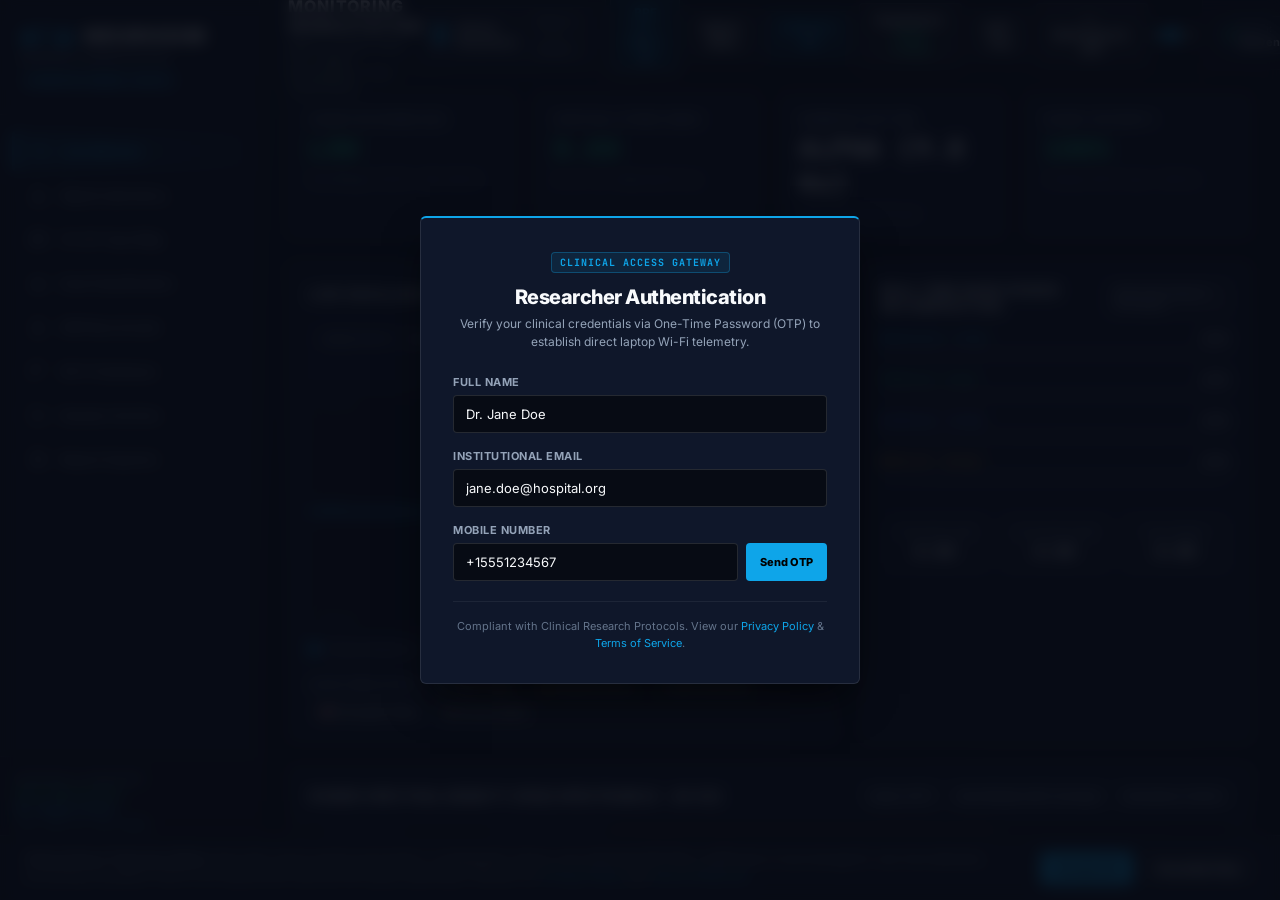
==== commit 8790d866: "feat: display connected host Wi-Fi network and Bluetooth peripheral telemetry with Web Bluetooth sup" ====
--- a/web/index.html
+++ b/web/index.html
@@ -93,8 +93,9 @@
 
         <!-- Sidebar Telemetry Footer -->
         <div class="sidebar-footer">
-            <div class="footer-label">WI-FI STREAM GATEWAY</div>
-            <div class="footer-val" id="sb-source">LISTENING ON LAPTOP WI-FI</div>
+            <div class="footer-label">NETWORK &amp; HARDWARE</div>
+            <div class="footer-val" id="sb-wifi-ssid" style="color: var(--emerald); font-weight: 700;">Wi-Fi: Netvennuma</div>
+            <div class="footer-val" id="sb-bt-name" style="font-size: 11px; color: var(--cyan); margin-top: 2px;">BT: Adapter Active</div>
             <div class="footer-ip" id="sb-ip">192.168.29.155:5005</div>
             <div class="footer-fps">
                 <span>UI: <strong id="val-fps">60</strong> FPS</span>
@@ -150,10 +151,20 @@
                     <input type="range" id="sld-audio-vol" min="0" max="100" value="40" oninput="setBiofeedbackVolume(this.value)" title="Biofeedback Audio Volume" style="width: 44px; accent-color: var(--cyan); vertical-align: middle; cursor: pointer;">
                 </div>
 
+                <!-- Hardware Wi-Fi Network & Bluetooth Status Live Indicators -->
+                <div class="header-net-pill" id="header-wifi-pill" onclick="switchTab('wifi-hardware')" title="Click to view Laptop Wi-Fi Details">
+                    <span class="net-dot net-dot-green"></span>
+                    <span>Wi-Fi: <strong id="header-wifi-ssid">Netvennuma</strong></span>
+                </div>
+                <div class="header-net-pill" id="header-bt-pill" onclick="switchTab('wifi-hardware')" title="Click to view Laptop Bluetooth Details">
+                    <span class="net-dot net-dot-blue" id="header-bt-dot"></span>
+                    <span>BT: <strong id="header-bt-device">Adapter Active</strong></span>
+                </div>
+
                 <!-- Hardware Wi-Fi Status Badge -->
                 <div class="connection-status-badge badge-disconnected" id="header-status-badge">
                     <span class="status-dot"></span>
-                    <span id="header-status-text">LISTENING ON LAPTOP WI-FI</span>
+                    <span id="header-status-text">LISTENING ON 0.0.0.0:5005</span>
                 </div>
                 <button class="btn btn-tool" id="btn-reconnect-telemetry" onclick="reconnectTelemetry()" title="Reconnect to Laptop Wi-Fi Telemetry Link" style="display: inline-flex; align-items: center; gap: 6px; padding: 6px 12px;">
                     <svg width="12" height="12" viewBox="0 0 24 24" fill="none" stroke="currentColor" stroke-width="2" stroke-linecap="round" stroke-linejoin="round">
@@ -625,22 +636,45 @@
             </section>
 
             <!-- ============================================================= -->
-            <!-- 6. WI-FI HARDWARE CENTER SCREEN                               -->
+            <!-- 6. WI-FI HARDWARE & BLUETOOTH CENTER SCREEN                   -->
             <!-- ============================================================= -->
             <section id="screen-wifi-hardware" class="view-screen">
                 <div class="hardware-grid">
-                    <!-- Left: Laptop Wi-Fi Telemetry & Settings -->
+                    <!-- Left: Laptop Wi-Fi Network & Settings Gateway -->
                     <div class="glass-card">
                         <div class="card-header">
-                            <div class="card-title">Laptop Wi-Fi Hardware Receiver Gateway</div>
+                            <div>
+                                <div class="card-title">Laptop Wi-Fi Network &amp; UDP Gateway</div>
+                                <div style="font-size: 11px; color: var(--text-muted); margin-top: 3px;">Real-Time Host Laptop Wireless Telemetry</div>
+                            </div>
                             <div class="badge-status-pill" id="hw-station-status">LISTENING ON 0.0.0.0:5005</div>
                         </div>
 
                         <div class="wifi-info-box">
-                            <div class="wifi-ip-title">Your Laptop's Wi-Fi IP Address:</div>
+                            <div style="display: flex; justify-content: space-between; align-items: center; margin-bottom: 8px; padding-bottom: 8px; border-bottom: 1px solid rgba(255,255,255,0.08);">
+                                <div>
+                                    <div class="wifi-ip-title">Active Wi-Fi Network (SSID):</div>
+                                    <div style="font-size: 20px; font-weight: 800; color: #10B981; display: flex; align-items: center; gap: 8px;">
+                                        <svg width="18" height="18" viewBox="0 0 24 24" fill="none" stroke="currentColor" stroke-width="2.5"><path d="M5 12.55a11 11 0 0 1 14.08 0"></path><path d="M1.42 9a16 16 0 0 1 21.16 0"></path><path d="M8.53 16.11a6 6 0 0 1 6.95 0"></path><line x1="12" y1="20" x2="12.01" y2="20"></line></svg>
+                                        <span id="hw-wifi-ssid-display">Netvennuma</span>
+                                    </div>
+                                </div>
+                                <div style="text-align: right;">
+                                    <div class="wifi-ip-title">Signal Quality:</div>
+                                    <div style="font-size: 13px; font-weight: 700; color: #38BDF8;" id="hw-wifi-signal-display">100% (5 GHz)</div>
+                                </div>
+                            </div>
+
+                            <div class="wifi-ip-title">Laptop's Wi-Fi IP Address:</div>
                             <div class="wifi-ip-highlight" id="laptop-wifi-ip-display">192.168.29.155</div>
                             <div class="wifi-ip-sub" id="laptop-all-ips-display" style="display: none; margin-top: 4px; color: var(--emerald); font-weight: 600;"></div>
-                            <div class="wifi-ip-sub">Connect your ESP32 or Wi-Fi hardware to this Wi-Fi network and stream UDP packets to this IP on port 5005.</div>
+                            <div class="wifi-ip-sub" style="margin-top: 6px;">
+                                <strong>Connection Rule:</strong> Connect your ESP32 or wireless hardware to Wi-Fi network <code id="hw-wifi-ssid-code" style="color: var(--emerald); background: rgba(16,185,129,0.15); padding: 1px 5px; border-radius: 3px;">Netvennuma</code> and stream UDP datagrams to IP <code style="color: var(--cyan);">192.168.29.155</code> on port <code style="color: var(--amber);">5005</code>.
+                            </div>
+                            <div class="wifi-ip-sub" id="hw-wifi-adapter-display" style="font-size: 10.5px; color: #64748B; margin-top: 4px;">
+                                Adapter: Realtek 8852BE-VT Wireless LAN WiFi 6 PCI-E NIC
+                            </div>
+
                             <div style="margin-top: 12px; display: flex; gap: 8px;">
                                 <button type="button" class="btn btn-primary" id="btn-test-udp" onclick="triggerTestUdp()" style="flex: 1; font-size: 11px; padding: 8px 12px; display: inline-flex; align-items: center; justify-content: center; gap: 6px;">
                                     <svg width="13" height="13" viewBox="0 0 24 24" fill="none" stroke="currentColor" stroke-width="2" stroke-linecap="round" stroke-linejoin="round"><polygon points="13 2 3 14 12 14 11 22 21 10 12 10 13 2"></polygon></svg>
@@ -682,16 +716,52 @@
                                 <span style="font-family: 'JetBrains Mono', monospace; font-size: 11px; font-weight: 700; color: var(--cyan); letter-spacing: 1px;">LIVE WI-FI PACKET MONITOR (PORT 5005)</span>
                                 <span style="font-size: 10px; color: #64748B;">Auto-refresh</span>
                             </div>
-                            <div id="hw-packet-log" style="min-height: 70px; max-height: 130px; overflow-y: auto; display: flex; flex-direction: column; gap: 2px;">
+                            <div id="hw-packet-log" style="min-height: 70px; max-height: 120px; overflow-y: auto; display: flex; flex-direction: column; gap: 2px;">
                                 <div style="color: #64748B; font-size: 11px; font-family: 'JetBrains Mono', monospace; padding: 8px; text-align: center;">Waiting for incoming UDP datagrams...</div>
                             </div>
                         </div>
-
-                        <!-- Switch to Simulator Demo -->
-                        <div class="sim-toggle-wrap">
+                    </div>
+
+                    <!-- Right: Laptop Bluetooth Subsystem & Web Bluetooth Hub -->
+                    <div class="glass-card">
+                        <div class="card-header">
+                            <div>
+                                <div class="card-title">Laptop Bluetooth &amp; Peripheral Gateway</div>
+                                <div style="font-size: 11px; color: var(--text-muted); margin-top: 3px;" id="hw-bt-adapter-label">Realtek Wireless Bluetooth Adapter (Active)</div>
+                            </div>
+                            <span class="tag-pill" id="hw-bt-radio-pill" style="background: rgba(14,165,233,0.15); color: var(--cyan); border-color: rgba(14,165,233,0.3);">RADIO OK</span>
+                        </div>
+
+                        <!-- Active Connected Bluetooth Device Banner -->
+                        <div class="bt-active-banner">
+                            <div class="bt-active-info">
+                                <span class="bt-active-label">CONNECTED BLUETOOTH DEVICE</span>
+                                <div class="bt-active-name" id="bt-connected-name">Scanning / Standby...</div>
+                                <div class="bt-active-meta" id="bt-connected-meta">Waiting for active peripheral connection...</div>
+                            </div>
+                            <div id="bt-connected-badge" class="badge-status-pill">STANDBY</div>
+                        </div>
+
+                        <!-- Direct Browser Web Bluetooth Connect Button -->
+                        <button type="button" class="btn-bt-scan" id="btn-web-bt-connect" onclick="connectWebBluetooth()" style="width: 100%; justify-content: center; margin-bottom: 16px;">
+                            <svg width="15" height="15" viewBox="0 0 24 24" fill="none" stroke="currentColor" stroke-width="2.5"><polyline points="6.5 6.5 17.5 17.5 12 23 12 1 17.5 6.5 6.5 17.5"></polyline></svg>
+                            <span>CONNECT DIRECT IN-BROWSER BLUETOOTH</span>
+                        </button>
+
+                        <!-- Paired Devices in Windows Registry -->
+                        <div style="display: flex; justify-content: space-between; align-items: center; margin-bottom: 8px;">
+                            <span style="font-size: 11px; font-weight: 700; color: var(--cyan); letter-spacing: 0.5px;">PAIRED BLUETOOTH DEVICES (WINDOWS REGISTRY):</span>
+                            <span style="font-size: 10px; color: #64748B;" id="bt-paired-count">25 devices</span>
+                        </div>
+                        <div id="bt-paired-list" style="max-height: 220px; overflow-y: auto; display: flex; flex-direction: column; gap: 4px; padding-right: 4px;">
+                            <!-- Populated dynamically with paired device records -->
+                        </div>
+
+                        <!-- Fallback Testing Simulator Switch -->
+                        <div class="sim-toggle-wrap" style="margin-top: 14px;">
                             <div class="sim-toggle-header">
                                 <strong>Fallback Testing Mode:</strong>
-                                <span>If hardware is not currently connected to your laptop's Wi-Fi, activate the demo synthesizer below.</span>
+                                <span>If wireless or Bluetooth hardware is not currently connected, toggle the demo synthesizer.</span>
                             </div>
                             <button class="btn btn-simulator" id="btn-toggle-sim" onclick="toggleSimulatorMode()" style="display: inline-flex; align-items: center; justify-content: center; gap: 8px;">
                                 <svg width="14" height="14" viewBox="0 0 24 24" fill="none" stroke="currentColor" stroke-width="2" stroke-linecap="round" stroke-linejoin="round"><circle cx="12" cy="12" r="10"></circle><polygon points="10 8 16 12 10 16 10 8"></polygon></svg>
@@ -699,64 +769,64 @@
                             </button>
                         </div>
                     </div>
-
-                    <!-- Right: ESP32 Setup Guide & Simulator Controls -->
-                    <div class="glass-card">
-                        <div class="card-header">
-                            <div class="card-title">Interactive Synthesizer & Pinout Instructions</div>
-                            <span class="tag-pill">Manual Signal Controls</span>
-                        </div>
-
-                        <!-- Simulator Sliders -->
-                        <div class="slider-group" id="sim-sliders">
-                            <div class="slider-item">
-                                <div class="slider-header">
-                                    <span style="color: var(--cyan);">DELTA (0.5 - 4 Hz)</span>
-                                    <span id="val-sld-delta">30%</span>
-                                </div>
-                                <input type="range" id="sld-delta" min="1" max="100" value="30" oninput="updateSimSliders()">
-                            </div>
-                            <div class="slider-item">
-                                <div class="slider-header">
-                                    <span style="color: var(--emerald);">THETA (4 - 8 Hz)</span>
-                                    <span id="val-sld-theta">30%</span>
-                                </div>
-                                <input type="range" id="sld-theta" min="1" max="100" value="30" oninput="updateSimSliders()">
-                            </div>
-                            <div class="slider-item">
-                                <div class="slider-header">
-                                    <span style="color: var(--blue);">ALPHA (8 - 13 Hz)</span>
-                                    <span id="val-sld-alpha">70%</span>
-                                </div>
-                                <input type="range" id="sld-alpha" min="1" max="100" value="70" oninput="updateSimSliders()">
-                            </div>
-                            <div class="slider-item">
-                                <div class="slider-header">
-                                    <span style="color: var(--amber);">BETA (13 - 30 Hz)</span>
-                                    <span id="val-sld-beta">30%</span>
-                                </div>
-                                <input type="range" id="sld-beta" min="1" max="100" value="30" oninput="updateSimSliders()">
-                            </div>
-                            <div class="slider-item">
-                                <div class="slider-header">
-                                    <span>NOISE JITTER</span>
-                                    <span id="val-sld-noise">15%</span>
-                                </div>
-                                <input type="range" id="sld-noise" min="0" max="100" value="15" oninput="updateSimSliders()">
-                            </div>
-                        </div>
-
-                        <div class="presets-row">
-                            <button class="btn btn-preset" onclick="loadPreset('deep_sleep')">Deep Sleep (Delta)</button>
-                            <button class="btn btn-preset" onclick="loadPreset('relaxed')">Relaxed Alpha</button>
-                            <button class="btn btn-preset" onclick="loadPreset('high_stress')">High Cognitive Load</button>
-                        </div>
-
-                        <!-- ESP32 Firmware Path Note -->
-                        <div class="firmware-note">
-                            <strong>ESP32 DevKit V1 Wi-Fi Firmware Source:</strong><br>
-                            <code>firmware/esp32/neurosim_wifi_esp32.ino</code>
-                        </div>
+                </div>
+
+                <!-- Bottom Full-Width Synthesizer Controls (Collapsible / Secondary) -->
+                <div class="glass-card" style="margin-top: 16px;">
+                    <div class="card-header">
+                        <div class="card-title">Interactive Signal Synthesizer &amp; Firmware Configuration</div>
+                        <span class="tag-pill">Manual Signal Controls</span>
+                    </div>
+
+                    <!-- Simulator Sliders -->
+                    <div class="slider-group" id="sim-sliders">
+                        <div class="slider-item">
+                            <div class="slider-header">
+                                <span style="color: var(--cyan);">DELTA (0.5 - 4 Hz)</span>
+                                <span id="val-sld-delta">30%</span>
+                            </div>
+                            <input type="range" id="sld-delta" min="1" max="100" value="30" oninput="updateSimSliders()">
+                        </div>
+                        <div class="slider-item">
+                            <div class="slider-header">
+                                <span style="color: var(--emerald);">THETA (4 - 8 Hz)</span>
+                                <span id="val-sld-theta">30%</span>
+                            </div>
+                            <input type="range" id="sld-theta" min="1" max="100" value="30" oninput="updateSimSliders()">
+                        </div>
+                        <div class="slider-item">
+                            <div class="slider-header">
+                                <span style="color: var(--blue);">ALPHA (8 - 13 Hz)</span>
+                                <span id="val-sld-alpha">70%</span>
+                            </div>
+                            <input type="range" id="sld-alpha" min="1" max="100" value="70" oninput="updateSimSliders()">
+                        </div>
+                        <div class="slider-item">
+                            <div class="slider-header">
+                                <span style="color: var(--amber);">BETA (13 - 30 Hz)</span>
+                                <span id="val-sld-beta">30%</span>
+                            </div>
+                            <input type="range" id="sld-beta" min="1" max="100" value="30" oninput="updateSimSliders()">
+                        </div>
+                        <div class="slider-item">
+                            <div class="slider-header">
+                                <span>NOISE JITTER</span>
+                                <span id="val-sld-noise">15%</span>
+                            </div>
+                            <input type="range" id="sld-noise" min="0" max="100" value="15" oninput="updateSimSliders()">
+                        </div>
+                    </div>
+
+                    <div class="presets-row">
+                        <button class="btn btn-preset" onclick="loadPreset('deep_sleep')">Deep Sleep (Delta)</button>
+                        <button class="btn btn-preset" onclick="loadPreset('relaxed')">Relaxed Alpha</button>
+                        <button class="btn btn-preset" onclick="loadPreset('high_stress')">High Cognitive Load</button>
+                    </div>
+
+                    <!-- ESP32 Firmware Path Note -->
+                    <div class="firmware-note" style="margin-top: 14px;">
+                        <strong>ESP32 DevKit V1 Wi-Fi &amp; Bluetooth Firmware Source:</strong><br>
+                        <code>firmware/esp32/neurosim_wifi_esp32.ino</code>
                     </div>
                 </div>
             </section>
--- a/web/styles.css
+++ b/web/styles.css
@@ -1894,4 +1894,159 @@
     line-height: 1.45;
 }
 
-
+/* ========================================================================== */
+/* Top Header Network & Bluetooth Live Status Indicators                       */
+/* ========================================================================== */
+.header-net-pill {
+    display: inline-flex;
+    align-items: center;
+    gap: 6px;
+    background: rgba(15, 23, 42, 0.7);
+    border: 1px solid rgba(255, 255, 255, 0.08);
+    border-radius: 20px;
+    padding: 4px 11px;
+    font-size: 11px;
+    font-family: 'JetBrains Mono', monospace;
+    color: var(--text-muted);
+    cursor: pointer;
+    transition: all 0.2s ease;
+}
+
+.header-net-pill:hover {
+    border-color: rgba(14, 165, 233, 0.4);
+    background: rgba(14, 165, 233, 0.08);
+    color: #fff;
+}
+
+.header-net-pill strong {
+    color: #F8FAFC;
+    font-weight: 700;
+}
+
+.net-dot {
+    width: 7px;
+    height: 7px;
+    border-radius: 50%;
+    flex-shrink: 0;
+}
+
+.net-dot-green {
+    background: #10B981;
+    box-shadow: 0 0 8px rgba(16, 185, 129, 0.8);
+    animation: netPulseGreen 2s infinite ease-in-out;
+}
+
+.net-dot-blue {
+    background: #0EA5E9;
+    box-shadow: 0 0 8px rgba(14, 165, 233, 0.8);
+    animation: netPulseBlue 2.5s infinite ease-in-out;
+}
+
+.net-dot-amber {
+    background: #F59E0B;
+    box-shadow: 0 0 6px rgba(245, 158, 11, 0.7);
+}
+
+@keyframes netPulseGreen {
+    0%, 100% { opacity: 1; transform: scale(1); }
+    50% { opacity: 0.55; transform: scale(0.9); }
+}
+
+@keyframes netPulseBlue {
+    0%, 100% { opacity: 1; transform: scale(1); }
+    50% { opacity: 0.5; transform: scale(0.9); }
+}
+
+/* ========================================================================== */
+/* Hardware Hub Bluetooth & Network Elements                                  */
+/* ========================================================================== */
+.bt-active-banner {
+    display: flex;
+    align-items: center;
+    justify-content: space-between;
+    background: linear-gradient(135deg, rgba(14, 165, 233, 0.12), rgba(16, 185, 129, 0.08));
+    border: 1px solid rgba(14, 165, 233, 0.3);
+    border-radius: 8px;
+    padding: 14px 16px;
+    margin-bottom: 16px;
+}
+
+.bt-active-info {
+    display: flex;
+    flex-direction: column;
+    gap: 4px;
+}
+
+.bt-active-label {
+    font-size: 10px;
+    font-weight: 800;
+    letter-spacing: 0.8px;
+    text-transform: uppercase;
+    color: var(--cyan);
+    font-family: 'JetBrains Mono', monospace;
+}
+
+.bt-active-name {
+    font-size: 16px;
+    font-weight: 700;
+    color: #fff;
+}
+
+.bt-active-meta {
+    font-size: 11px;
+    color: var(--text-muted);
+}
+
+.bt-device-item {
+    display: flex;
+    align-items: center;
+    justify-content: space-between;
+    padding: 8px 12px;
+    background: rgba(0, 0, 0, 0.25);
+    border: 1px solid rgba(255, 255, 255, 0.05);
+    border-radius: 6px;
+    margin-bottom: 6px;
+    font-size: 12px;
+    transition: all 0.15s ease;
+}
+
+.bt-device-item:hover {
+    background: rgba(255, 255, 255, 0.04);
+    border-color: rgba(255, 255, 255, 0.1);
+}
+
+.bt-device-item .bt-dev-title {
+    font-weight: 600;
+    color: #F8FAFC;
+}
+
+.bt-device-item .bt-dev-sub {
+    font-size: 10px;
+    color: #64748B;
+    font-family: 'JetBrains Mono', monospace;
+}
+
+.btn-bt-scan {
+    background: linear-gradient(135deg, #0284c7, #0369a1);
+    color: #fff;
+    border: 1px solid #38bdf8;
+    border-radius: 6px;
+    padding: 9px 16px;
+    font-weight: 700;
+    font-size: 11px;
+    display: inline-flex;
+    align-items: center;
+    gap: 8px;
+    cursor: pointer;
+    transition: all 0.2s ease;
+    box-shadow: 0 2px 10px rgba(2, 132, 199, 0.3);
+}
+
+.btn-bt-scan:hover {
+    background: linear-gradient(135deg, #0369a1, #075985);
+    box-shadow: 0 4px 14px rgba(2, 132, 199, 0.5);
+    transform: translateY(-1px);
+}
+
+
+
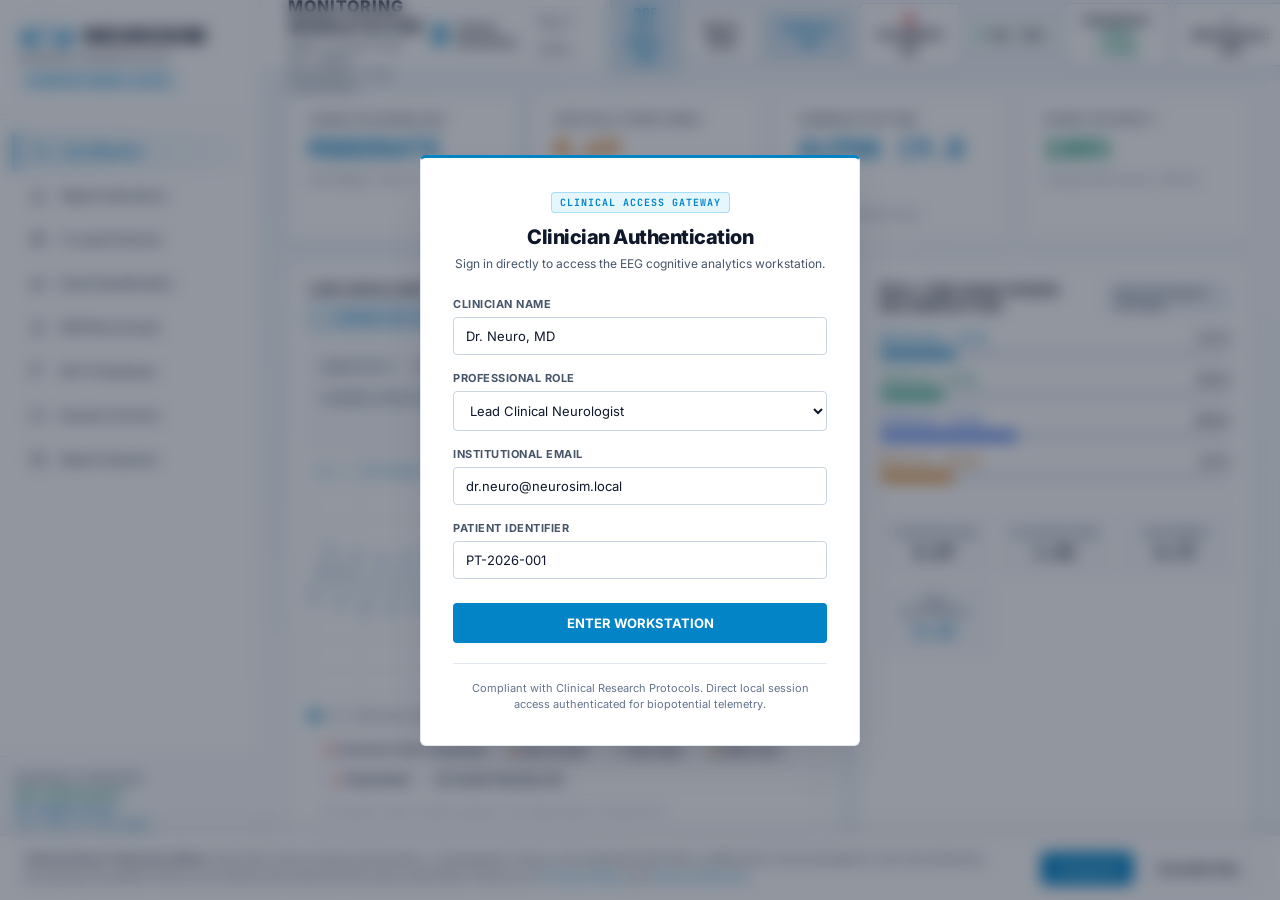
==== commit c8ba6296: "feat: complete production cloud deployment, pearl white UI, and Supabase backend hardening" ====
--- a/web/index.html
+++ b/web/index.html
@@ -5,9 +5,12 @@
     <meta name="viewport" content="width=device-width, initial-scale=1.0">
     <title>NEUROSIM : Scientific EEG Cognitive Analytics & DSP Platform</title>
     <link rel="icon" type="image/svg+xml" href="favicon.svg">
-    <link rel="stylesheet" href="styles.css">
+    <link rel="apple-touch-icon" href="favicon.svg">
+    <meta name="apple-mobile-web-app-capable" content="yes">
+    <meta name="apple-mobile-web-app-status-bar-style" content="default">
+    <link rel="stylesheet" href="styles.css?v=2.5.5">
     <link rel="manifest" href="manifest.json">
-    <meta name="theme-color" content="#070B14">
+    <meta name="theme-color" content="#FFFFFF">
     <meta name="description" content="NeuroSim: Production-Grade Scientific EEG Cognitive Analytics, Real-Time Wi-Fi Telemetry & DSP Platform">
     <meta property="og:title" content="NeuroSim : Real-Time EEG Cognitive Analytics">
     <meta property="og:description" content="Scientific EEG cognitive analysis with 250Hz Wi-Fi telemetry and Radix-2 FFT DSP">
@@ -47,10 +50,13 @@
             </li>
             <li class="nav-item" data-tab="topo-map" onclick="switchTab('topo-map')">
                 <svg class="nav-icon" width="16" height="16" viewBox="0 0 24 24" fill="none" stroke="currentColor" stroke-width="2" stroke-linecap="round" stroke-linejoin="round">
-                    <polygon points="1 6 1 22 8 18 16 22 23 18 23 2 16 6 8 2 1 6"></polygon>
-                    <line x1="8" y1="2" x2="8" y2="18"></line><line x1="16" y1="6" x2="16" y2="22"></line>
+                    <circle cx="12" cy="12" r="9"></circle>
+                    <circle cx="12" cy="8" r="1.5" fill="currentColor"></circle>
+                    <circle cx="8" cy="15" r="1.5" fill="currentColor"></circle>
+                    <circle cx="16" cy="15" r="1.5" fill="currentColor"></circle>
+                    <path d="M12 9.5v3m-2.5 1.5l1.5-1.5m3.5 1.5l-1.5-1.5"></path>
                 </svg>
-                <span class="nav-label">10-20 Topo Map</span>
+                <span class="nav-label">3-Lead &amp; Sensor</span>
             </li>
             <li class="nav-item" data-tab="classification" onclick="switchTab('classification')">
                 <svg class="nav-icon" width="16" height="16" viewBox="0 0 24 24" fill="none" stroke="currentColor" stroke-width="2" stroke-linecap="round" stroke-linejoin="round">
@@ -133,16 +139,19 @@
                     <button class="btn btn-tool" id="btn-toggle-notch" onclick="cycleNotchFilter()" title="AC Powerline Interference Notch Filter (Key: N)">
                         Notch: <strong id="lbl-notch-state">50Hz</strong>
                     </button>
-                    <button class="btn btn-tool active" id="btn-toggle-artifacts" onclick="toggleArtifactFilter()" title="Online Ocular Blink & Temporal EMG Clamping (Key: A)">
+                    <button class="btn btn-tool active" id="btn-toggle-artifacts" onclick="toggleArtifactFilter()" title="Adaptive Ocular Blink (EOG) & Muscle (EMG) Suppressor (Key: A)">
                         Artifacts: <strong id="lbl-artifact-state">ON</strong>
                     </button>
+                    <button class="btn btn-tool" id="btn-calibrate" onclick="openBaselineCalibrationModal()" title="15-Second Guided Baseline Calibration Wizard (Key: C)">
+                        🎯 CALIBRATE IAF
+                    </button>
+                    <div class="sqi-badge" id="badge-sqi" title="Electrode Contact Signal Quality Index (SQI 0-100%)">
+                        <span class="sqi-dot" id="sqi-dot"></span>SQI: <strong id="val-sqi">100%</strong>
+                    </div>
                     <button class="btn btn-tool" id="btn-show-impedance" onclick="openImpedanceModal()" title="IEC 60601-2-26 Electrode Contact Impedance Map (Key: I)">
                         Impedance: <strong id="lbl-impedance-summary" style="color:var(--emerald);">PASS (&lt;5kΩ)</strong>
                     </button>
-                    <button class="btn btn-tool" id="btn-cal-test" onclick="runCalibrationSelfTest()" title="Run Internal Calibration & Signal Integrity Self-Test">
-                        Self-Test
-                    </button>
-                    <button class="btn btn-tool" id="btn-toggle-audio" onclick="toggleAudioBiofeedback()" title="Web Audio Neurofeedback Tone">
+                    <button class="btn btn-tool" id="btn-toggle-audio" onclick="toggleAudioBiofeedback()" title="Web Audio 432 Hz Alpha Harmonic Drone">
                         <svg width="12" height="12" viewBox="0 0 24 24" fill="none" stroke="currentColor" stroke-width="2" style="vertical-align: middle; margin-right: 4px;">
                             <polygon points="11 5 6 9 2 9 2 15 6 15 11 19 11 5"></polygon>
                             <path d="M15.54 8.46a5 5 0 0 1 0 7.07"></path>
@@ -161,6 +170,11 @@
                     <span>BT: <strong id="header-bt-device">Adapter Active</strong></span>
                 </div>
 
+                <!-- Hardware WebSerial USB Direct Fallback Button -->
+                <button class="btn btn-tool" id="btn-webserial" onclick="toggleWebSerial()" title="Direct USB WebSerial Telemetry Fallback (115200 baud, Key: U)" style="display: inline-flex; align-items: center; gap: 5px;">
+                    🔌 <span id="lbl-webserial">USB SERIAL</span>
+                </button>
+
                 <!-- Hardware Wi-Fi Status Badge -->
                 <div class="connection-status-badge badge-disconnected" id="header-status-badge">
                     <span class="status-dot"></span>
@@ -172,6 +186,9 @@
                         <path d="M20.49 15a9 9 0 1 1-2.12-9.36L23 10"></path>
                     </svg>
                     <span>RECONNECT</span>
+                </button>
+                <button class="btn btn-tool" id="btn-cloud-backend" onclick="openCloudBackendModal()" title="Configure Cloud Backend (Railway / Supabase / Vercel)" style="display: inline-flex; align-items: center; gap: 5px; padding: 6px 10px;">
+                    ☁️ <span id="lbl-cloud-backend">CLOUD</span>
                 </button>
                 <button class="btn btn-tool" onclick="openHelpModal()" title="Keyboard Shortcuts &amp; Help Guide (? or F1)" style="padding: 6px 10px;">
                     ❓
@@ -222,7 +239,7 @@
 
                     <div class="metric-card">
                         <div class="metric-label">DOMINANT RHYTHM</div>
-                        <div class="metric-value" id="m-dom" style="color: var(--purple);">ALPHA (10.0 Hz)</div>
+                        <div class="metric-value" id="m-dom" style="color: var(--cyan);">ALPHA (10.0 Hz)</div>
                         <div class="metric-sub" id="m-dom-sub">Welch PSD Peak Power</div>
                     </div>
 
@@ -240,27 +257,37 @@
                         <div class="card-header" style="flex-wrap: wrap; gap: 8px;">
                             <div class="card-title">Live Oscilloscope Trace (μV)</div>
                             <div class="card-controls" style="flex-wrap: wrap; gap: 6px;">
-                                <button class="btn-freeze" id="btn-freeze-stream" onclick="toggleFreezeStream()" title="Freeze / Pause Trace (Spacebar)">
+                                <button type="button" class="btn btn-tool" id="btn-stream-test" onclick="toggleTestBiopotentialStream()" style="font-size: 11px; padding: 4px 10px; border-color: var(--cyan); color: var(--cyan); display: inline-flex; align-items: center; gap: 6px;" title="Stream realistic 250 Hz 3-electrode biopotential signals (Alpha, Beta, Delta rhythms and sensor)">
+                                    <span id="icon-stream-test">⚡</span>
+                                    <span id="lbl-stream-test">STREAM TEST SIGNALS</span>
+                                </button>
+                                <button type="button" class="btn-freeze" id="btn-freeze-stream" onclick="toggleFreezeStream()" title="Freeze / Pause Trace (Spacebar)">
                                     <span id="lbl-freeze-text">⏸ FREEZE</span>
                                 </button>
-                                <button class="btn-icon" onclick="resetWaveformView()" title="Reset Buffer">⟳</button>
+                                <button type="button" class="btn-icon" onclick="resetWaveformView()" title="Reset Buffer">⟳</button>
                             </div>
                         </div>
 
                         <!-- Interactive Oscilloscope Toolbar -->
-                        <div class="oscilloscope-toolbar">
+                        <div class="oscilloscope-toolbar" style="flex-wrap: wrap; gap: 8px;">
                             <div class="control-group">
                                 <label>Sensitivity:</label>
-                                <button class="btn-scope-opt" id="btn-scale-25" onclick="setVoltageScale(25)">±25 μV</button>
-                                <button class="btn-scope-opt active" id="btn-scale-50" onclick="setVoltageScale(50)">±50 μV</button>
-                                <button class="btn-scope-opt" id="btn-scale-100" onclick="setVoltageScale(100)">±100 μV</button>
-                                <button class="btn-scope-opt" id="btn-scale-200" onclick="setVoltageScale(200)">±200 μV</button>
+                                <button type="button" class="btn-scope-opt" id="btn-scale-25" data-scale="25" onclick="setVoltageScale(25)">±25 μV</button>
+                                <button type="button" class="btn-scope-opt active" id="btn-scale-50" data-scale="50" onclick="setVoltageScale(50)">±50 μV</button>
+                                <button type="button" class="btn-scope-opt" id="btn-scale-100" data-scale="100" onclick="setVoltageScale(100)">±100 μV</button>
+                                <button type="button" class="btn-scope-opt" id="btn-scale-200" data-scale="200" onclick="setVoltageScale(200)">±200 μV</button>
+                            </div>
+                            <div class="control-group">
+                                <label>Channel Display:</label>
+                                <button type="button" class="btn-scope-opt active" id="btn-chan-eeg" data-channel="eeg" onclick="setOscilloscopeChannel('eeg')">Ch 1 (EEG)</button>
+                                <button type="button" class="btn-scope-opt" id="btn-chan-sensor" data-channel="sensor" onclick="setOscilloscopeChannel('sensor')">Ch 2 (Sensor)</button>
+                                <button type="button" class="btn-scope-opt" id="btn-chan-dual" data-channel="dual" onclick="setOscilloscopeChannel('dual')">Dual (EEG + Sensor)</button>
                             </div>
                             <div class="control-group" style="margin-left: auto;">
                                 <label>Timebase:</label>
-                                <button class="btn-scope-opt" id="btn-time-1" onclick="setTimebaseWindow(250, '1.0s')">1.0s</button>
-                                <button class="btn-scope-opt active" id="btn-time-2" onclick="setTimebaseWindow(500, '2.0s')">2.0s</button>
-                                <button class="btn-scope-opt" id="btn-time-5" onclick="setTimebaseWindow(1250, '5.0s')">5.0s</button>
+                                <button type="button" class="btn-scope-opt" id="btn-time-1" data-timebase="250" onclick="setTimebaseWindow(250, '1.0s')">1.0s</button>
+                                <button type="button" class="btn-scope-opt active" id="btn-time-2" data-timebase="500" onclick="setTimebaseWindow(500, '2.0s')">2.0s</button>
+                                <button type="button" class="btn-scope-opt" id="btn-time-5" data-timebase="1250" onclick="setTimebaseWindow(1250, '5.0s')">5.0s</button>
                             </div>
                         </div>
 
@@ -271,8 +298,24 @@
                             </div>
                         </div>
                         <div class="trace-legend">
-                            <span class="legend-item"><span class="legend-color" style="background: var(--cyan);"></span> Filtered Waveform</span>
-                            <span class="legend-item"><span class="legend-color" style="background: rgba(255,255,255,0.25);"></span> Raw Unfiltered Waveform</span>
+                            <span class="legend-item"><span class="legend-color" style="background: var(--cyan);"></span> Ch 1: Differential EEG (E1 - E2)</span>
+                            <span class="legend-item"><span class="legend-color" style="background: rgba(255,255,255,0.25);"></span> Raw Lead Unfiltered</span>
+                            <span class="legend-item"><span class="legend-color" style="background: #F59E0B;"></span> Ch 2: Auxiliary Sensor 1</span>
+                        </div>
+
+                        <!-- Interactive Session Timeline Markers Bar -->
+                        <div class="marker-timeline-bar" id="marker-timeline-bar">
+                            <div class="marker-timeline-header">
+                                <span class="marker-lbl">📌 SESSION EVENT MARKERS:</span>
+                                <button type="button" class="btn-marker-quick" onclick="addSessionMarker('Eyes Closed')">🙈 Eyes Closed</button>
+                                <button type="button" class="btn-marker-quick" onclick="addSessionMarker('Eyes Open')">👀 Eyes Open</button>
+                                <button type="button" class="btn-marker-quick" onclick="addSessionMarker('Cognitive Task')">🧮 Math Task</button>
+                                <button type="button" class="btn-marker-quick" onclick="addSessionMarker('Deep Breath')">🫁 Deep Breath</button>
+                                <button type="button" class="btn-marker-quick" onclick="promptCustomMarker()">➕ Custom Flag (Key: M)</button>
+                            </div>
+                            <div class="marker-timeline-track" id="marker-timeline-track">
+                                <span class="marker-empty-hint">No session event markers placed. Click tags above to flag stimuli.</span>
+                            </div>
                         </div>
 
                         <!-- Quick Physiological Simulation Presets -->
@@ -348,6 +391,10 @@
                             <div class="ratio-box">
                                 <div class="ratio-label">Engagement</div>
                                 <div class="ratio-value" id="val-eng">0.50</div>
+                            </div>
+                            <div class="ratio-box" title="Multi-Modal Fused Neuro-Autonomic Stress Index (EEG + Aux Sensor)">
+                                <div class="ratio-label">NASI (Autonomic)</div>
+                                <div class="ratio-value" id="val-nasi" style="color: var(--cyan);">0.45</div>
                             </div>
                         </div>
                     </div>
@@ -434,59 +481,220 @@
             </section>
 
             <!-- ============================================================= -->
-            <!-- 3. 10-20 SPATIAL TOPOGRAPHIC BRAIN HEATMAP SCREEN             -->
+            <!-- 3. 3-ELECTRODE & 1-SENSOR LEAD INSPECTION MONITOR             -->
             <!-- ============================================================= -->
             <section id="screen-topo-map" class="view-screen">
-                <div class="topo-layout">
-                    <!-- Topo Heatmap Canvas -->
-                    <div class="glass-card topo-card">
-                        <div class="card-header" style="display: flex; justify-content: space-between; align-items: center; flex-wrap: wrap; gap: 8px;">
-                            <div>
-                                <div class="card-title">Continuous 2D Spatial Brain Potential (Shepard's IDW)</div>
-                                <span class="tag-pill">Inverse Distance Weighting</span>
-                            </div>
-                            <div style="display: flex; align-items: center; gap: 6px;">
-                                <label for="sel-topo-colormap" style="font-size: 11px; color: var(--text-muted); font-weight: 600;">Colormap:</label>
-                                <select id="sel-topo-colormap" class="topo-colormap-select" onchange="setTopoColormap(this.value)">
-                                    <option value="coolwarm">Cool-Warm (Clinical)</option>
-                                    <option value="viridis">Viridis (Perceptual)</option>
-                                    <option value="plasma">Plasma (High-Contrast)</option>
-                                    <option value="jet">Jet / Rainbow</option>
-                                </select>
-                            </div>
-                        </div>
-                        <div class="topo-canvas-wrap" id="topo-canvas-container" style="position: relative;">
-                            <canvas id="topoCanvas" width="480" height="480"></canvas>
-                            <div id="topo-tooltip" class="topo-tooltip"></div>
-                        </div>
-                        <div class="topo-colormap-legend">
-                            <span id="topo-legend-min">-30 μV (Low)</span>
-                            <div class="colormap-gradient-bar" id="topo-gradient-bar"></div>
-                            <span id="topo-legend-max">+30 μV (High)</span>
-                        </div>
-                    </div>
-
-                    <!-- Electrode Montage Table -->
-                    <div class="glass-card topo-table-card">
-                        <div class="card-header">
-                            <div class="card-title">10-20 Electrode Montage & Contact Impedance</div>
-                            <span class="tag-pill">&lt; 5 kΩ Clinical Threshold</span>
-                        </div>
-                        <table class="medical-table">
-                            <thead>
-                                <tr>
-                                    <th>Electrode</th>
-                                    <th>Anatomical Region</th>
-                                    <th>Contact Impedance</th>
-                                    <th>Localized Voltage</th>
-                                    <th>Contact State</th>
-                                </tr>
-                            </thead>
-                            <tbody id="electrode-table-body">
-                                <!-- Injected dynamically by JS -->
-                            </tbody>
-                        </table>
-                    </div>
+                <div style="display: flex; flex-direction: column; gap: 20px;">
+                    
+                    <!-- Top Status Cards: 3 Electrodes + 1 Sensor -->
+                    <div style="display: grid; grid-template-columns: repeat(auto-fit, minmax(240px, 1fr)); gap: 16px;">
+                        
+                        <!-- Electrode 1: Active Lead -->
+                        <div class="glass-card" style="border-top: 3px solid var(--cyan);">
+                            <div style="display: flex; justify-content: space-between; align-items: flex-start; margin-bottom: 8px;">
+                                <div>
+                                    <span style="font-size: 11px; font-weight: 800; color: var(--cyan); letter-spacing: 0.5px;">ELECTRODE 1 (ACTIVE)</span>
+                                    <div style="font-size: 12px; color: var(--text-muted);">Scalp / Forehead (Signal Lead)</div>
+                                </div>
+                                <span class="badge-pass" id="lead-e1-qual">NOMINAL</span>
+                            </div>
+                            <div style="font-size: 26px; font-weight: 800; font-family: 'JetBrains Mono', monospace; color: var(--cyan); margin: 6px 0;" id="lead-e1-val">0.00 μV</div>
+                            <div style="background: rgba(0,0,0,0.3); border-radius: 4px; padding: 4px; margin-top: 8px;">
+                                <canvas id="spark-e1" width="240" height="42" style="width: 100%; height: 42px; display: block;"></canvas>
+                            </div>
+                            <div style="display: flex; justify-content: space-between; font-size: 11px; color: var(--text-dim); margin-top: 6px;">
+                                <span>Gain: 1.0x</span>
+                                <span>Target: Active EEG</span>
+                            </div>
+                        </div>
+
+                        <!-- Electrode 2: Reference Lead -->
+                        <div class="glass-card" style="border-top: 3px solid var(--amber);">
+                            <div style="display: flex; justify-content: space-between; align-items: flex-start; margin-bottom: 8px;">
+                                <div>
+                                    <span style="font-size: 11px; font-weight: 800; color: var(--amber); letter-spacing: 0.5px;">ELECTRODE 2 (REFERENCE)</span>
+                                    <div style="font-size: 12px; color: var(--text-muted);">Earlobe / Mastoid (Ref Lead)</div>
+                                </div>
+                                <span class="badge-pass" id="lead-e2-qual">NOMINAL</span>
+                            </div>
+                            <div style="font-size: 26px; font-weight: 800; font-family: 'JetBrains Mono', monospace; color: var(--amber); margin: 6px 0;" id="lead-e2-val">0.00 μV</div>
+                            <div style="background: rgba(0,0,0,0.3); border-radius: 4px; padding: 4px; margin-top: 8px;">
+                                <canvas id="spark-e2" width="240" height="42" style="width: 100%; height: 42px; display: block;"></canvas>
+                            </div>
+                            <div style="display: flex; justify-content: space-between; font-size: 11px; color: var(--text-dim); margin-top: 6px;">
+                                <span>Inverting Input</span>
+                                <span>Baseline: Reference</span>
+                            </div>
+                        </div>
+
+                        <!-- Electrode 3: Ground / DRL Lead -->
+                        <div class="glass-card" style="border-top: 3px solid var(--emerald);">
+                            <div style="display: flex; justify-content: space-between; align-items: flex-start; margin-bottom: 8px;">
+                                <div>
+                                    <span style="font-size: 11px; font-weight: 800; color: var(--emerald); letter-spacing: 0.5px;">ELECTRODE 3 (GROUND)</span>
+                                    <div style="font-size: 12px; color: var(--text-muted);">Driven Right Leg (DRL / GND)</div>
+                                </div>
+                                <span class="badge-pass" id="lead-e3-qual">GROUNDED</span>
+                            </div>
+                            <div style="font-size: 26px; font-weight: 800; font-family: 'JetBrains Mono', monospace; color: var(--emerald); margin: 6px 0;" id="lead-e3-val">0.00 μV</div>
+                            <div style="padding: 10px; background: rgba(16,185,129,0.08); border: 1px solid rgba(16,185,129,0.2); border-radius: 4px; margin-top: 8px; font-size: 11px; color: var(--text-muted); line-height: 1.5;">
+                                Common Mode Rejection Ratio (CMRR): <strong>&gt; 96 dB</strong><br>
+                                Ground Loop Immunity: <strong>Active ISO Guard</strong>
+                            </div>
+                            <div style="display: flex; justify-content: space-between; font-size: 11px; color: var(--text-dim); margin-top: 6px;">
+                                <span>Impedance: &lt; 1.5 kΩ</span>
+                                <span>Status: Zero Reference</span>
+                            </div>
+                        </div>
+
+                        <!-- Sensor 1: Auxiliary Sensor -->
+                        <div class="glass-card" style="border-top: 3px solid var(--rose);">
+                            <div style="display: flex; justify-content: space-between; align-items: flex-start; margin-bottom: 8px;">
+                                <div>
+                                    <span style="font-size: 11px; font-weight: 800; color: var(--rose); letter-spacing: 0.5px;">AUXILIARY SENSOR 1</span>
+                                    <div style="font-size: 12px; color: var(--text-muted);">Analog / Pulse / Motion Transducer</div>
+                                </div>
+                                <span class="badge-pass" id="sensor-s1-qual">STREAMING</span>
+                            </div>
+                            <div style="font-size: 26px; font-weight: 800; font-family: 'JetBrains Mono', monospace; color: var(--rose); margin: 6px 0;" id="sensor-s1-val">0.0 counts</div>
+                            <div style="background: rgba(0,0,0,0.3); border-radius: 4px; padding: 4px; margin-top: 8px;">
+                                <canvas id="spark-sensor" width="240" height="42" style="width: 100%; height: 42px; display: block;"></canvas>
+                            </div>
+                            <div style="display: flex; justify-content: space-between; font-size: 11px; color: var(--text-dim); margin-top: 6px;">
+                                <span>Channel: Aux Transducer</span>
+                                <span>Sample Rate: 250 Hz</span>
+                            </div>
+                        </div>
+
+                    </div>
+
+                    <!-- Bottom Details: Differential Calculation & Physical Lead Diagram -->
+                    <div style="display: grid; grid-template-columns: 1fr 1fr; gap: 16px;">
+                        
+                        <!-- Differential Calculation & Real-Time Bio-Potential -->
+                        <div class="glass-card">
+                            <div class="card-header">
+                                <div>
+                                    <div class="card-title">Differential Bio-Potential Analysis</div>
+                                    <span class="tag-pill">V_EEG = Electrode 1 - Electrode 2</span>
+                                </div>
+                            </div>
+                            
+                            <div style="background: rgba(0,0,0,0.3); border: 1px solid rgba(255,255,255,0.06); border-radius: 6px; padding: 14px; margin-bottom: 14px;">
+                                <div style="font-size: 11px; color: var(--text-muted); text-transform: uppercase; letter-spacing: 0.5px; margin-bottom: 4px;">Net Differential EEG (Forehead vs Earlobe)</div>
+                                <div style="display: flex; align-items: baseline; gap: 12px;">
+                                    <span style="font-size: 32px; font-weight: 900; font-family: 'JetBrains Mono', monospace; color: var(--cyan);" id="lead-diff-val">0.00 μV</span>
+                                    <span style="font-size: 12px; color: #10B981; font-weight: 600;">Differential Normal</span>
+                                </div>
+                            </div>
+
+                            <table class="medical-table">
+                                <thead>
+                                    <tr>
+                                        <th>Telemetry Metric</th>
+                                        <th>Active Value</th>
+                                        <th>Clinical Threshold</th>
+                                        <th>Integrity</th>
+                                    </tr>
+                                </thead>
+                                <tbody>
+                                    <tr>
+                                        <td><strong>Common-Mode Noise (V_CM)</strong></td>
+                                        <td id="lead-cm-val" style="font-family: 'JetBrains Mono', monospace; color: var(--text-main);">0.00 μV</td>
+                                        <td>&lt; 5.0 μV</td>
+                                        <td><span class="badge-pass">OPTIMAL</span></td>
+                                    </tr>
+                                    <tr>
+                                        <td><strong>Signal-to-Noise Ratio (SNR)</strong></td>
+                                        <td id="lead-snr-val" style="font-family: 'JetBrains Mono', monospace; color: var(--cyan);">36.4 dB</td>
+                                        <td>&gt; 20 dB</td>
+                                        <td><span class="badge-pass">HIGH SNR</span></td>
+                                    </tr>
+                                    <tr>
+                                        <td><strong>Electrode 1 Contact</strong></td>
+                                        <td>Active Lead</td>
+                                        <td>&lt; 5.0 kΩ</td>
+                                        <td><span class="badge-pass">PASS</span></td>
+                                    </tr>
+                                    <tr>
+                                        <td><strong>Electrode 2 Contact</strong></td>
+                                        <td>Reference Lead</td>
+                                        <td>&lt; 5.0 kΩ</td>
+                                        <td><span class="badge-pass">PASS</span></td>
+                                    </tr>
+                                    <tr>
+                                        <td><strong>Electrode 3 Contact</strong></td>
+                                        <td>DRL Ground</td>
+                                        <td>&lt; 2.0 kΩ</td>
+                                        <td><span class="badge-pass">PASS</span></td>
+                                    </tr>
+                                </tbody>
+                            </table>
+                        </div>
+
+                        <!-- Physical 3-Lead Hardware Placement Diagram -->
+                        <div class="glass-card">
+                            <div class="card-header">
+                                <div>
+                                    <div class="card-title">Physical Hardware Connection Guide</div>
+                                    <span class="tag-pill">3 Electrodes + 1 Sensor Configuration</span>
+                                </div>
+                            </div>
+
+                            <div style="display: flex; gap: 16px; align-items: center; justify-content: center; padding: 10px 0;">
+                                <svg width="200" height="200" viewBox="0 0 220 220" fill="none" xmlns="http://www.w3.org/2000/svg">
+                                    <!-- Head Outline -->
+                                    <circle cx="110" cy="110" r="75" stroke="#CBD5E1" stroke-width="2" fill="#F8FAFC" />
+                                    <!-- Nose indicator -->
+                                    <path d="M104 35 L110 22 L116 35" stroke="#94A3B8" stroke-width="2" fill="none" stroke-linejoin="round" />
+                                    <!-- Left Ear (Reference) -->
+                                    <path d="M35 95 C25 100, 25 120, 35 125" stroke="#94A3B8" stroke-width="2" fill="none" />
+                                    <!-- Right Ear (Ground) -->
+                                    <path d="M185 95 C195 100, 195 120, 185 125" stroke="#94A3B8" stroke-width="2" fill="none" />
+                                    
+                                    <!-- Electrode 1: Forehead / Active (Cyan) -->
+                                    <circle cx="110" cy="62" r="12" fill="#0EA5E9" stroke="#fff" stroke-width="2" />
+                                    <text x="110" y="66" fill="#fff" font-size="9" font-family="'JetBrains Mono', monospace" font-weight="bold" text-anchor="middle">E1</text>
+                                    
+                                    <!-- Electrode 2: Left Ear / Reference (Amber) -->
+                                    <circle cx="35" cy="110" r="12" fill="#F59E0B" stroke="#fff" stroke-width="2" />
+                                    <text x="35" y="114" fill="#fff" font-size="9" font-family="'JetBrains Mono', monospace" font-weight="bold" text-anchor="middle">E2</text>
+                                    
+                                    <!-- Electrode 3: Right Ear / Ground (Emerald) -->
+                                    <circle cx="185" cy="110" r="12" fill="#10B981" stroke="#fff" stroke-width="2" />
+                                    <text x="185" y="114" fill="#fff" font-size="9" font-family="'JetBrains Mono', monospace" font-weight="bold" text-anchor="middle">E3</text>
+                                    
+                                    <!-- Sensor 1: Auxiliary Sensor Icon (Rose) -->
+                                    <rect x="90" y="172" width="40" height="24" rx="6" fill="#F43F5E" stroke="#fff" stroke-width="2" />
+                                    <text x="110" y="188" fill="#fff" font-size="9" font-family="'JetBrains Mono', monospace" font-weight="bold" text-anchor="middle">S1</text>
+                                </svg>
+
+                                <div style="flex: 1; display: flex; flex-direction: column; gap: 8px; font-size: 11.5px;">
+                                    <div style="display: flex; align-items: center; gap: 8px;">
+                                        <span style="width: 12px; height: 12px; border-radius: 50%; background: #0EA5E9; display: inline-block;"></span>
+                                        <div><strong>Electrode 1 (E1):</strong> Scalp/Forehead Active</div>
+                                    </div>
+                                    <div style="display: flex; align-items: center; gap: 8px;">
+                                        <span style="width: 12px; height: 12px; border-radius: 50%; background: #F59E0B; display: inline-block;"></span>
+                                        <div><strong>Electrode 2 (E2):</strong> Mastoid/Earlobe Reference</div>
+                                    </div>
+                                    <div style="display: flex; align-items: center; gap: 8px;">
+                                        <span style="width: 12px; height: 12px; border-radius: 50%; background: #10B981; display: inline-block;"></span>
+                                        <div><strong>Electrode 3 (E3):</strong> Ground / Driven Right Leg</div>
+                                    </div>
+                                    <div style="display: flex; align-items: center; gap: 8px;">
+                                        <span style="width: 12px; height: 12px; border-radius: 3px; background: #F43F5E; display: inline-block;"></span>
+                                        <div><strong>Sensor 1 (S1):</strong> Auxiliary Transducer</div>
+                                    </div>
+                                    <div style="margin-top: 6px; padding: 8px; background: rgba(255,255,255,0.03); border-radius: 4px; font-size: 10.5px; color: var(--text-muted); line-height: 1.4;">
+                                        ESP32 Wi-Fi streams all 4 channels to UDP <code>192.168.29.155:5005</code> as <code>SAMPLE,e1,e2,e3,sensor</code>.
+                                    </div>
+                                </div>
+                            </div>
+                        </div>
+
+                    </div>
+
                 </div>
             </section>
 
@@ -671,14 +879,26 @@
                             <div class="wifi-ip-sub" style="margin-top: 6px;">
                                 <strong>Connection Rule:</strong> Connect your ESP32 or wireless hardware to Wi-Fi network <code id="hw-wifi-ssid-code" style="color: var(--emerald); background: rgba(16,185,129,0.15); padding: 1px 5px; border-radius: 3px;">Netvennuma</code> and stream UDP datagrams to IP <code style="color: var(--cyan);">192.168.29.155</code> on port <code style="color: var(--amber);">5005</code>.
                             </div>
+                            <div class="wifi-ip-sub" style="margin-top: 6px; font-size: 11px; color: #94A3B8; background: rgba(255,255,255,0.02); padding: 6px 8px; border-radius: 4px; border: 1px solid rgba(255,255,255,0.06);">
+                                <strong>3-Lead Payload Format:</strong> <code>SAMPLE,e1,e2,e3,sensor</code> or CSV <code>e1,e2,e3,sensor</code> (e.g. <code>16.5,2.1,0.0,512.0</code>).
+                                <br><span style="color: #F59E0B;">Windows Tip:</span> If streaming but packet count is 0, ensure your Wi-Fi network is set to <strong>Private</strong> in Windows Settings or run <code>scripts\setup_firewall.bat</code> as Administrator.
+                            </div>
                             <div class="wifi-ip-sub" id="hw-wifi-adapter-display" style="font-size: 10.5px; color: #64748B; margin-top: 4px;">
                                 Adapter: Realtek 8852BE-VT Wireless LAN WiFi 6 PCI-E NIC
                             </div>
 
-                            <div style="margin-top: 12px; display: flex; gap: 8px;">
-                                <button type="button" class="btn btn-primary" id="btn-test-udp" onclick="triggerTestUdp()" style="flex: 1; font-size: 11px; padding: 8px 12px; display: inline-flex; align-items: center; justify-content: center; gap: 6px;">
+                            <div style="margin-top: 12px; display: flex; flex-wrap: wrap; gap: 8px;">
+                                <button type="button" class="btn btn-primary" id="btn-test-udp" onclick="triggerTestUdp()" style="flex: 1; min-width: 160px; font-size: 11px; padding: 8px 12px; display: inline-flex; align-items: center; justify-content: center; gap: 6px;">
                                     <svg width="13" height="13" viewBox="0 0 24 24" fill="none" stroke="currentColor" stroke-width="2" stroke-linecap="round" stroke-linejoin="round"><polygon points="13 2 3 14 12 14 11 22 21 10 12 10 13 2"></polygon></svg>
-                                    TEST DIRECT WI-FI CONNECTION
+                                    TEST WI-FI SOCKET
+                                </button>
+                                <button type="button" class="btn btn-tool" id="btn-inject-3lead" onclick="injectThreeLeadTestPacket()" style="flex: 1; min-width: 170px; font-size: 11px; padding: 8px 12px; display: inline-flex; align-items: center; justify-content: center; gap: 6px; border-color: var(--amber); color: var(--amber);" title="Inject a live 3-electrode and 1-sensor packet to test the real-time oscilloscope sweep">
+                                    <span>⚡</span>
+                                    INJECT 3-LEAD TEST SIGNAL
+                                </button>
+                                <button type="button" class="btn btn-tool" onclick="generateDiagnosticReport()" style="font-size: 11px; padding: 8px 12px; display: inline-flex; align-items: center; justify-content: center; gap: 6px; border-color: var(--cyan); color: var(--cyan);" title="Run Comprehensive System & Hardware Diagnostics">
+                                    <span>🩺</span>
+                                    DIAGNOSTIC REPORT
                                 </button>
                             </div>
                         </div>
@@ -711,13 +931,30 @@
                         </div>
 
                         <!-- Live Raw UDP Packet Monitor -->
-                        <div style="margin-top: 16px; background: rgba(0, 0, 0, 0.4); border: 1px solid rgba(255, 255, 255, 0.06); border-radius: 4px; padding: 12px;">
+                        <div style="margin-top: 16px; background: #F8FAFC; border: 1px solid var(--border); border-radius: 4px; padding: 12px;">
                             <div style="display: flex; justify-content: space-between; align-items: center; margin-bottom: 8px;">
                                 <span style="font-family: 'JetBrains Mono', monospace; font-size: 11px; font-weight: 700; color: var(--cyan); letter-spacing: 1px;">LIVE WI-FI PACKET MONITOR (PORT 5005)</span>
                                 <span style="font-size: 10px; color: #64748B;">Auto-refresh</span>
                             </div>
                             <div id="hw-packet-log" style="min-height: 70px; max-height: 120px; overflow-y: auto; display: flex; flex-direction: column; gap: 2px;">
                                 <div style="color: #64748B; font-size: 11px; font-family: 'JetBrains Mono', monospace; padding: 8px; text-align: center;">Waiting for incoming UDP datagrams...</div>
+                            </div>
+                        </div>
+
+                        <!-- Direct USB WebSerial Telemetry Fallback -->
+                        <div style="margin-top: 16px; background: #FFFFFF; border: 1px solid var(--border); border-left: 3px solid var(--emerald); border-radius: 4px; padding: 14px;">
+                            <div style="display: flex; justify-content: space-between; align-items: center; margin-bottom: 8px;">
+                                <div>
+                                    <span style="font-family: 'JetBrains Mono', monospace; font-size: 11px; font-weight: 700; color: var(--emerald); letter-spacing: 0.5px;">PLUG-AND-PLAY USB SERIAL STREAMING</span>
+                                    <div style="font-size: 11px; color: var(--text-muted); margin-top: 2px;">Direct USB connection via WebSerial API (Chrome / Edge) at 115200 baud</div>
+                                </div>
+                                <span class="badge-status-pill" id="hw-webserial-status">DISCONNECTED</span>
+                            </div>
+                            <div style="display: flex; gap: 10px; align-items: center; margin-top: 10px; flex-wrap: wrap;">
+                                <button type="button" class="btn btn-primary" id="btn-webserial-connect" onclick="toggleWebSerial()" style="font-size: 11px; padding: 8px 16px; display: inline-flex; align-items: center; gap: 6px;">
+                                    🔌 CONNECT ESP32 VIA USB
+                                </button>
+                                <span style="font-size: 11px; color: var(--text-muted);">Baud: <strong style="color: var(--cyan);">115200</strong> • Auto-parsing 3-Lead &amp; Sensor</span>
                             </div>
                         </div>
                     </div>
@@ -839,11 +1076,11 @@
                     <div class="card-header">
                         <div class="card-title">Session Telemetry Archive & Clinical Data Export</div>
                         <div class="card-controls">
-                            <a href="/api/export/csv" class="btn" download style="text-decoration: none; display: inline-flex; align-items: center; gap: 6px;">
+                            <a href="/api/export/csv" id="btn-export-csv" class="btn" download style="text-decoration: none; display: inline-flex; align-items: center; gap: 6px;">
                                 <svg width="12" height="12" viewBox="0 0 24 24" fill="none" stroke="currentColor" stroke-width="2" stroke-linecap="round" stroke-linejoin="round"><polyline points="22 12 18 12 15 21 9 3 6 12 2 12"></polyline></svg>
                                 Export Live CSV
                             </a>
-                            <a href="/api/export/json" class="btn" download style="text-decoration: none; display: inline-flex; align-items: center; gap: 6px;">
+                            <a href="/api/export/json" id="btn-export-json" class="btn" download style="text-decoration: none; display: inline-flex; align-items: center; gap: 6px;">
                                 <svg width="12" height="12" viewBox="0 0 24 24" fill="none" stroke="currentColor" stroke-width="2" stroke-linecap="round" stroke-linejoin="round"><path d="M14 2H6a2 2 0 0 0-2 2v16a2 2 0 0 0 2 2h12a2 2 0 0 0 2-2V8z"></path><polyline points="14 2 14 8 20 8"></polyline></svg>
                                 Export Live JSON
                             </a>
@@ -929,6 +1166,10 @@
                                 <svg width="14" height="14" viewBox="0 0 24 24" fill="none" stroke="currentColor" stroke-width="2" stroke-linecap="round" stroke-linejoin="round"><path d="M12 22s8-4 8-10V5l-8-3-8 3v7c0 6 8 10 8 10z"></path></svg>
                                 VERIFY 21 CFR AUDIT
                             </button>
+                            <button class="btn" onclick="generateDiagnosticReport()" style="display: inline-flex; align-items: center; gap: 6px; border-color: var(--cyan); color: var(--cyan);" title="Synthesize Full Diagnostic Report via Deep AI Model (517,828 params)">
+                                <span>🩺</span>
+                                AI DIAGNOSTIC REPORT
+                            </button>
                         </div>
                     </div>
 
@@ -989,26 +1230,26 @@
                         </div>
 
                         <!-- Explainable AI (XAI) Saliency & Electrophysiological Feature Attribution -->
-                        <div class="report-narrative-box" id="xai-saliency-box" style="margin-top: 12px; border-left: 3px solid var(--purple); background: rgba(168, 85, 247, 0.04);">
-                            <div class="narrative-title" style="color: var(--purple); font-weight: 700; margin-bottom: 4px;">Explainable AI (XAI) Saliency & Feature Attribution (FDA GMLP):</div>
+                        <div class="report-narrative-box" id="xai-saliency-box" style="margin-top: 12px; border-left: 3px solid var(--cyan); background: rgba(14, 165, 233, 0.04);">
+                            <div class="narrative-title" style="color: var(--cyan); font-weight: 700; margin-bottom: 4px;">Explainable AI (XAI) Saliency & Feature Attribution (FDA GMLP):</div>
                             <div style="font-size: 11px; color: var(--text-muted); margin-bottom: 8px;">
                                 Pre-softmax target-logit gradient sensitivity (&part;Logit / &part;Feature) identifying key electrophysiological markers driving the 443,972-parameter DNN prediction:
                             </div>
                             <div id="xai-saliency-list" style="display: grid; grid-template-columns: repeat(auto-fill, minmax(200px, 1fr)); gap: 8px; font-size: 11px;">
-                                <div style="background: rgba(168, 85, 247, 0.08); border: 1px solid rgba(168, 85, 247, 0.25); border-radius: 4px; padding: 6px 10px;">
-                                    <strong style="color: var(--purple);">Rank 1:</strong> Stress Index (SSI)<br>
+                                <div style="background: rgba(14, 165, 233, 0.08); border: 1px solid rgba(14, 165, 233, 0.25); border-radius: 4px; padding: 6px 10px;">
+                                    <strong style="color: var(--cyan);">Rank 1:</strong> Stress Index (SSI)<br>
                                     <span style="color: var(--text-muted);">Attribution: <strong>38.4%</strong> (Magnitude: 0.842)</span>
                                 </div>
-                                <div style="background: rgba(168, 85, 247, 0.08); border: 1px solid rgba(168, 85, 247, 0.25); border-radius: 4px; padding: 6px 10px;">
-                                    <strong style="color: var(--purple);">Rank 2:</strong> Theta/Beta Ratio (TBR)<br>
+                                <div style="background: rgba(14, 165, 233, 0.08); border: 1px solid rgba(14, 165, 233, 0.25); border-radius: 4px; padding: 6px 10px;">
+                                    <strong style="color: var(--cyan);">Rank 2:</strong> Theta/Beta Ratio (TBR)<br>
                                     <span style="color: var(--text-muted);">Attribution: <strong>27.1%</strong> (Magnitude: 0.594)</span>
                                 </div>
-                                <div style="background: rgba(168, 85, 247, 0.08); border: 1px solid rgba(168, 85, 247, 0.25); border-radius: 4px; padding: 6px 10px;">
-                                    <strong style="color: var(--purple);">Rank 3:</strong> Beta Band Power<br>
+                                <div style="background: rgba(14, 165, 233, 0.08); border: 1px solid rgba(14, 165, 233, 0.25); border-radius: 4px; padding: 6px 10px;">
+                                    <strong style="color: var(--cyan);">Rank 3:</strong> Beta Band Power<br>
                                     <span style="color: var(--text-muted);">Attribution: <strong>19.8%</strong> (Magnitude: 0.435)</span>
                                 </div>
-                                <div style="background: rgba(168, 85, 247, 0.08); border: 1px solid rgba(168, 85, 247, 0.25); border-radius: 4px; padding: 6px 10px;">
-                                    <strong style="color: var(--purple);">Rank 4:</strong> Alpha Band Power<br>
+                                <div style="background: rgba(14, 165, 233, 0.08); border: 1px solid rgba(14, 165, 233, 0.25); border-radius: 4px; padding: 6px 10px;">
+                                    <strong style="color: var(--cyan);">Rank 4:</strong> Alpha Band Power<br>
                                     <span style="color: var(--text-muted);">Attribution: <strong>14.7%</strong> (Magnitude: 0.322)</span>
                                 </div>
                             </div>
@@ -1020,50 +1261,48 @@
         </div>
     </main>
 
-    <!-- Clinical Authentication Modal (Name, Email, Mobile, OTP) -->
+    <!-- Clinical Authentication Modal (Direct Clinician Sign-In) -->
     <div id="auth-modal" style="display: none;">
         <div class="auth-card">
             <div class="auth-header">
                 <div class="auth-badge">CLINICAL ACCESS GATEWAY</div>
-                <h2 class="auth-title">Researcher Authentication</h2>
-                <div class="auth-subtitle">Verify your clinical credentials via One-Time Password (OTP) to establish direct laptop Wi-Fi telemetry.</div>
-            </div>
-
-            <form class="auth-form" id="auth-form" onsubmit="event.preventDefault(); submitVerifyOTP();">
+                <h2 class="auth-title">Clinician Authentication</h2>
+                <div class="auth-subtitle">Sign in directly to access the EEG cognitive analytics workstation.</div>
+            </div>
+
+            <form class="auth-form" id="auth-form" onsubmit="event.preventDefault(); submitDirectSignIn();">
                 <div class="auth-field">
-                    <label class="auth-label" for="auth-name">FULL NAME</label>
-                    <input type="text" id="auth-name" class="auth-input" placeholder="Dr. Jane Doe" required value="Dr. Jane Doe">
+                    <label class="auth-label" for="auth-name">CLINICIAN NAME</label>
+                    <input type="text" id="auth-name" class="auth-input" placeholder="Dr. Neuro, MD" required value="Dr. Neuro, MD">
+                </div>
+
+                <div class="auth-field">
+                    <label class="auth-label" for="auth-role">PROFESSIONAL ROLE</label>
+                    <select id="auth-role" class="auth-input" style="background: #FFFFFF; color: #0F172A; border: 1px solid #CBD5E1;">
+                        <option value="Lead Clinical Neurologist" selected>Lead Clinical Neurologist</option>
+                        <option value="Cognitive Neuroscientist">Cognitive Neuroscientist</option>
+                        <option value="Biomedical Researcher">Biomedical Researcher</option>
+                        <option value="Clinical Neurophysiology Technologist">Clinical Neurophysiology Technologist</option>
+                    </select>
                 </div>
 
                 <div class="auth-field">
                     <label class="auth-label" for="auth-email">INSTITUTIONAL EMAIL</label>
-                    <input type="email" id="auth-email" class="auth-input" placeholder="jane.doe@hospital.org" required value="jane.doe@hospital.org">
+                    <input type="email" id="auth-email" class="auth-input" placeholder="dr.neuro@neurosim.local" required value="dr.neuro@neurosim.local">
                 </div>
 
                 <div class="auth-field">
-                    <label class="auth-label" for="auth-mobile">MOBILE NUMBER</label>
-                    <div class="auth-otp-row">
-                        <input type="tel" id="auth-mobile" class="auth-input" style="flex: 1;" placeholder="+1 555-0199" required value="+15551234567">
-                        <button type="button" class="btn btn-primary btn-auth-send" id="btn-send-otp" onclick="requestOTP()">
-                            Send OTP
-                        </button>
-                    </div>
-                    <div class="auth-timer" id="auth-timer-text" style="display: none;">Resend OTP in <span id="auth-countdown">30</span>s</div>
-                </div>
-
-                <div class="auth-field" id="field-otp-wrap" style="display: none;">
-                    <label class="auth-label" for="auth-otp">6-DIGIT OTP VERIFICATION CODE</label>
-                    <input type="text" id="auth-otp" class="auth-input auth-otp-input" maxlength="6" placeholder="------" autocomplete="one-time-code">
-                    <div style="font-size: 11px; color: var(--cyan); margin-top: 4px;" id="auth-dev-otp-hint"></div>
-                </div>
-
-                <button type="submit" class="btn btn-primary btn-auth-submit" id="btn-verify-otp" style="display: none;">
-                    Verify & Connect to Laptop Wi-Fi
+                    <label class="auth-label" for="auth-patient-id">PATIENT IDENTIFIER</label>
+                    <input type="text" id="auth-patient-id" class="auth-input" placeholder="PT-2026-001" value="PT-2026-001">
+                </div>
+
+                <button type="submit" class="btn btn-primary btn-auth-submit" id="btn-direct-signin" style="width: 100%; margin-top: 8px;">
+                    ENTER WORKSTATION
                 </button>
             </form>
 
             <div class="auth-footer">
-                Compliant with Clinical Research Protocols. View our <a href="/privacy.html" target="_blank">Privacy Policy</a> & <a href="/terms.html" target="_blank">Terms of Service</a>.
+                Compliant with Clinical Research Protocols. Direct local session access authenticated for biopotential telemetry.
             </div>
         </div>
     </div>
@@ -1083,7 +1322,7 @@
     <div id="toast-container"></div>
 
     <!-- Pre-flight Quality Assurance & Electrode Impedance Modal (IEC 60601-2-26) -->
-    <div id="impedance-modal" style="display: none; position: fixed; top: 0; left: 0; width: 100vw; height: 100vh; background: rgba(7, 11, 20, 0.88); backdrop-filter: blur(8px); z-index: 9999; align-items: center; justify-content: center;">
+    <div id="impedance-modal" style="display: none; position: fixed; top: 0; left: 0; width: 100vw; height: 100vh; background: rgba(15, 23, 42, 0.45); backdrop-filter: blur(8px); z-index: 9999; align-items: center; justify-content: center;">
         <div class="auth-card" style="max-width: 620px; width: 90%;">
             <div style="display: flex; justify-content: space-between; align-items: flex-start; margin-bottom: 16px;">
                 <div>
@@ -1102,7 +1341,7 @@
                 <!-- Filled dynamically by JavaScript with 8 channels (Fp1, Fp2, C3, C4, P3, P4, O1, O2) -->
             </div>
 
-            <div style="display: flex; justify-content: space-between; align-items: center; border-top: 1px solid rgba(255,255,255,0.08); padding-top: 14px;">
+            <div style="display: flex; justify-content: space-between; align-items: center; border-top: 1px solid var(--border); padding-top: 14px;">
                 <button type="button" class="btn" onclick="refreshImpedance()" style="font-size: 12px;">Re-check Leads</button>
                 <div style="display: flex; gap: 8px;">
                     <button type="button" class="btn" id="btn-override-impedance" onclick="promptClinicalOverride()" style="font-size: 12px; border-color: var(--amber); color: var(--amber);">Physician Override</button>
@@ -1118,12 +1357,12 @@
             <div style="display: flex; justify-content: space-between; align-items: center; margin-bottom: 16px;">
                 <div>
                     <span class="auth-badge">CLINICAL OPERATING AID</span>
-                    <h2 style="font-size: 18px; font-weight: 700; color: #fff; margin: 4px 0 0 0;">Keyboard Shortcuts &amp; Quick Tour</h2>
+                    <h2 style="font-size: 18px; font-weight: 700; color: #0F172A; margin: 4px 0 0 0;">Keyboard Shortcuts &amp; Quick Tour</h2>
                 </div>
                 <button type="button" onclick="closeHelpModal()" style="background: none; border: none; color: var(--text-muted); cursor: pointer; font-size: 22px; padding: 4px 8px;">✕</button>
             </div>
 
-            <div class="shortcuts-tabs" style="display: flex; gap: 8px; margin-bottom: 16px; border-bottom: 1px solid rgba(255,255,255,0.08); padding-bottom: 8px;">
+            <div class="shortcuts-tabs" style="display: flex; gap: 8px; margin-bottom: 16px; border-bottom: 1px solid var(--border); padding-bottom: 8px;">
                 <button class="btn btn-primary" id="btn-tab-shortcuts" onclick="switchHelpTab('shortcuts')" style="font-size: 11px; padding: 6px 14px;">Shortcuts Reference</button>
                 <button class="btn" id="btn-tab-tour" onclick="switchHelpTab('tour')" style="font-size: 11px; padding: 6px 14px;">Workstation Quick Tour</button>
             </div>
@@ -1133,47 +1372,168 @@
                 <div class="shortcuts-grid">
                     <div class="shortcut-item"><kbd class="kbd-cap">Space</kbd><span>Freeze / Resume Live Signal Stream</span></div>
                     <div class="shortcut-item"><kbd class="kbd-cap">R</kbd><span>Start / Stop Clinical Session Recording</span></div>
+                    <div class="shortcut-item"><kbd class="kbd-cap">U</kbd><span>Connect / Disconnect USB Serial (115200 Baud)</span></div>
+                    <div class="shortcut-item"><kbd class="kbd-cap">C</kbd><span>Open 15-Second Guided Baseline Calibration</span></div>
+                    <div class="shortcut-item"><kbd class="kbd-cap">M</kbd><span>Place Custom Session Timeline Marker Flag</span></div>
                     <div class="shortcut-item"><kbd class="kbd-cap">1 - 8</kbd><span>Direct Switch Screen Tabs (1=Live ... 8=Report)</span></div>
-                    <div class="shortcut-item"><kbd class="kbd-cap">B</kbd><span>Toggle Biofeedback Audio Synthesizer</span></div>
-                    <div class="shortcut-item"><kbd class="kbd-cap">N</kbd><span>Toggle 50Hz Notch Filter ON / OFF</span></div>
-                    <div class="shortcut-item"><kbd class="kbd-cap">A</kbd><span>Auto-Scale Oscilloscope Sensitivity</span></div>
+                    <div class="shortcut-item"><kbd class="kbd-cap">B</kbd><span>Toggle 432 Hz Biofeedback Harmonic Drone</span></div>
+                    <div class="shortcut-item"><kbd class="kbd-cap">N</kbd><span>Cycle 50Hz / 60Hz Powerline Notch Filter</span></div>
+                    <div class="shortcut-item"><kbd class="kbd-cap">A</kbd><span>Toggle Adaptive Ocular & Muscle Artifacts</span></div>
                     <div class="shortcut-item"><kbd class="kbd-cap">I</kbd><span>Open IEC 60601-2-26 Lead Impedance QA</span></div>
-                    <div class="shortcut-item"><kbd class="kbd-cap">P</kbd><span>Print / Export Current Session PDF</span></div>
+                    <div class="shortcut-item"><kbd class="kbd-cap">P</kbd><span>Print / Export Certified Session PDF Report</span></div>
                     <div class="shortcut-item"><kbd class="kbd-cap">Esc</kbd><span>Close Any Open Modal / Overlay</span></div>
-                    <div class="shortcut-item"><kbd class="kbd-cap">?</kbd><span>Toggle This Shortcuts Reference</span></div>
                 </div>
             </div>
 
             <!-- Panel 2: 4-Step Quick Tour -->
             <div id="help-panel-tour" style="display: none;">
                 <div style="display: grid; grid-template-columns: 1fr 1fr; gap: 12px;">
-                    <div style="background: rgba(255,255,255,0.03); border: 1px solid rgba(255,255,255,0.08); border-radius: 6px; padding: 12px;">
+                    <div style="background: #F8FAFC; border: 1px solid var(--border); border-radius: 6px; padding: 12px;">
                         <strong style="color: var(--cyan); display: block; margin-bottom: 4px; font-size: 12px;">1. Connect Hardware / Simulator</strong>
-                        <p style="font-size: 11px; color: var(--text-muted); line-height: 1.5; margin: 0;">Navigate to <strong>Wi-Fi Hardware</strong> to view your laptop IP address for ESP32 streaming on UDP 5005, or click <strong>Activate Demo Simulator</strong> for instant physiological synthesis.</p>
-                    </div>
-                    <div style="background: rgba(255,255,255,0.03); border: 1px solid rgba(255,255,255,0.08); border-radius: 6px; padding: 12px;">
-                        <strong style="color: var(--emerald); display: block; margin-bottom: 4px; font-size: 12px;">2. Lead Impedance Check</strong>
-                        <p style="font-size: 11px; color: var(--text-muted); line-height: 1.5; margin: 0;">Press <kbd class="kbd-cap" style="padding: 1px 4px; font-size: 9px;">I</kbd> or click <strong>START SESSION</strong> to verify IEC 60601-2-26 lead impedance (&lt;5 kΩ) before recording baseline or trial telemetry.</p>
-                    </div>
-                    <div style="background: rgba(255,255,255,0.03); border: 1px solid rgba(255,255,255,0.08); border-radius: 6px; padding: 12px;">
-                        <strong style="color: var(--amber); display: block; margin-bottom: 4px; font-size: 12px;">3. Monitor Real-Time DSP</strong>
-                        <p style="font-size: 11px; color: var(--text-muted); line-height: 1.5; margin: 0;">Use the <strong>Live Oscilloscope</strong> to freeze (<kbd class="kbd-cap" style="padding: 1px 4px; font-size: 9px;">Space</kbd>), adjust &plusmn;25–200 μV sensitivity, inspect the 10-20 Brain Map with colormap toggles, and track live cognitive classification.</p>
-                    </div>
-                    <div style="background: rgba(255,255,255,0.03); border: 1px solid rgba(255,255,255,0.08); border-radius: 6px; padding: 12px;">
+                        <p style="font-size: 11px; color: var(--text-muted); line-height: 1.5; margin: 0;">Navigate to <strong>Wi-Fi Hardware</strong> to view your laptop IP address for ESP32 streaming on UDP 5005, or plug in via USB and click <strong>USB SERIAL</strong> (Key: U).</p>
+                    </div>
+                    <div style="background: #F8FAFC; border: 1px solid var(--border); border-radius: 6px; padding: 12px;">
+                        <strong style="color: var(--emerald); display: block; margin-bottom: 4px; font-size: 12px;">2. Lead Impedance &amp; Calibration</strong>
+                        <p style="font-size: 11px; color: var(--text-muted); line-height: 1.5; margin: 0;">Press <kbd class="kbd-cap" style="padding: 1px 4px; font-size: 9px;">I</kbd> to inspect contact impedances and run the 15-second guided wizard (<kbd class="kbd-cap" style="padding: 1px 4px; font-size: 9px;">C</kbd>) to calibrate your Individual Alpha Frequency (IAF).</p>
+                    </div>
+                    <div style="background: #F8FAFC; border: 1px solid var(--border); border-radius: 6px; padding: 12px;">
+                        <strong style="color: var(--amber); display: block; margin-bottom: 4px; font-size: 12px;">3. Monitor Real-Time DSP &amp; Markers</strong>
+                        <p style="font-size: 11px; color: var(--text-muted); line-height: 1.5; margin: 0;">Use the <strong>Live Oscilloscope</strong> to freeze (<kbd class="kbd-cap" style="padding: 1px 4px; font-size: 9px;">Space</kbd>), flag cognitive events (<kbd class="kbd-cap" style="padding: 1px 4px; font-size: 9px;">M</kbd>), and listen to the 432 Hz alpha harmonic drone (<kbd class="kbd-cap" style="padding: 1px 4px; font-size: 9px;">B</kbd>).</p>
+                    </div>
+                    <div style="background: #F8FAFC; border: 1px solid var(--border); border-radius: 6px; padding: 12px;">
                         <strong style="color: var(--rose); display: block; margin-bottom: 4px; font-size: 12px;">4. Export Certified Medical Data</strong>
-                        <p style="font-size: 11px; color: var(--text-muted); line-height: 1.5; margin: 0;">Export sessions to <strong>Clinical PDF</strong>, binary <strong>EDF+</strong> (EEG format), or <strong>HL7/FHIR R4 DiagnosticReport</strong> bundle with 21 CFR Part 11 SHA-256 audit trails.</p>
-                    </div>
-                </div>
-            </div>
-
-            <div style="display: flex; justify-content: flex-end; margin-top: 18px; border-top: 1px solid rgba(255,255,255,0.08); padding-top: 12px;">
+                        <p style="font-size: 11px; color: var(--text-muted); line-height: 1.5; margin: 0;">Export sessions to <strong>Clinical PDF</strong> with chronological markers, binary <strong>EDF+</strong>, or <strong>HL7/FHIR R4 DiagnosticReport</strong> bundle with 21 CFR Part 11 audit trails.</p>
+                    </div>
+                </div>
+            </div>
+
+            <div style="display: flex; justify-content: flex-end; margin-top: 18px; border-top: 1px solid var(--border); padding-top: 12px;">
                 <button type="button" class="btn btn-primary" onclick="closeHelpModal()" style="font-size: 12px; padding: 6px 16px;">Got It</button>
             </div>
         </div>
     </div>
 
+    <!-- 15-Second Guided Baseline Calibration Modal (IAF & Cognitive Reference) -->
+    <div id="calibration-modal" style="display: none; position: fixed; top: 0; left: 0; width: 100vw; height: 100vh; background: rgba(15, 23, 42, 0.45); backdrop-filter: blur(8px); z-index: 9999; align-items: center; justify-content: center;">
+        <div class="modal-card" style="max-width: 520px; padding: 28px; text-align: center;">
+            <div style="display: flex; justify-content: space-between; align-items: center; margin-bottom: 16px;">
+                <div style="display: flex; align-items: center; gap: 8px;">
+                    <span style="font-size: 20px;">🎯</span>
+                    <strong style="font-size: 16px; font-weight: 800; color: var(--text-main);">15-SECOND BASELINE CALIBRATION</strong>
+                </div>
+                <button type="button" onclick="closeBaselineCalibrationModal()" style="background: none; border: none; font-size: 20px; cursor: pointer; color: var(--text-muted);">✕</button>
+            </div>
+
+            <!-- Animated Countdown Ring -->
+            <div style="position: relative; width: 130px; height: 130px; margin: 16px auto;">
+                <svg width="130" height="130" viewBox="0 0 130 130">
+                    <circle cx="65" cy="65" r="60" stroke="#E2E8F0" stroke-width="8" fill="none" />
+                    <circle id="cal-progress-ring" cx="65" cy="65" r="60" stroke="var(--cyan)" stroke-width="8" fill="none" stroke-dasharray="377" stroke-dashoffset="0" stroke-linecap="round" style="transform: rotate(-90deg); transform-origin: 50% 50%; transition: stroke-dashoffset 1s linear;" />
+                </svg>
+                <div style="position: absolute; top: 50%; left: 50%; transform: translate(-50%, -50%); text-align: center;">
+                    <div id="cal-countdown" style="font-size: 34px; font-weight: 900; color: var(--cyan); font-family: 'JetBrains Mono', monospace;">15</div>
+                    <div style="font-size: 9.5px; font-weight: 700; color: var(--text-muted);">SECONDS</div>
+                </div>
+            </div>
+
+            <div id="cal-phase-title" style="font-size: 15px; font-weight: 800; color: var(--text-main); margin-top: 8px;">Ready to Begin</div>
+            <div id="cal-phase-desc" style="font-size: 12px; color: var(--text-muted); line-height: 1.5; margin-top: 6px; padding: 0 16px;">
+                Click "Start Calibration" below. You will be guided through 7 seconds of eyes-closed rest followed by 8 seconds of calm fixation.
+            </div>
+
+            <!-- Results Card (Hidden until complete) -->
+            <div id="cal-results-card" style="display: none; margin-top: 16px; background: #F8FAFC; border: 1px solid var(--border); border-radius: 6px; padding: 14px; text-align: left;">
+                <div style="font-size: 11px; font-weight: 700; color: var(--emerald); margin-bottom: 6px;">CALIBRATION METRICS COMPUTED</div>
+                <div style="display: flex; justify-content: space-between; font-size: 12px; padding: 3px 0;">
+                    <span>Individual Alpha Frequency (IAF):</span>
+                    <strong id="cal-iaf-val" style="color: var(--cyan);">10.0 Hz</strong>
+                </div>
+                <div style="display: flex; justify-content: space-between; font-size: 12px; padding: 3px 0;">
+                    <span>Personalized Theta Range:</span>
+                    <strong id="cal-theta-bounds">4.0 - 8.0 Hz</strong>
+                </div>
+                <div style="display: flex; justify-content: space-between; font-size: 12px; padding: 3px 0;">
+                    <span>Personalized Alpha Range:</span>
+                    <strong id="cal-alpha-bounds">8.0 - 12.0 Hz</strong>
+                </div>
+                <div style="display: flex; justify-content: space-between; font-size: 12px; padding: 3px 0;">
+                    <span>Personalized Beta Range:</span>
+                    <strong id="cal-beta-bounds">12.0 - 30.0 Hz</strong>
+                </div>
+            </div>
+
+            <div style="display: flex; justify-content: center; gap: 10px; margin-top: 20px;">
+                <button type="button" class="btn btn-primary" id="btn-start-cal" onclick="startBaselineCalibration()" style="font-size: 12px; padding: 8px 20px;">
+                    ▶ START CALIBRATION
+                </button>
+                <button type="button" class="btn" id="btn-cancel-cal" onclick="closeBaselineCalibrationModal()" style="font-size: 12px; padding: 8px 18px;">
+                    Cancel
+                </button>
+            </div>
+        </div>
+    </div>
+
+    <!-- Cloud Backend Settings Modal (Railway / Supabase / Vercel API Gateway) -->
+    <div id="cloud-backend-modal" style="display: none; position: fixed; top: 0; left: 0; width: 100vw; height: 100vh; background: rgba(15, 23, 42, 0.45); backdrop-filter: blur(8px); z-index: 9999; align-items: center; justify-content: center;">
+        <div class="modal-card" style="max-width: 540px; padding: 26px; text-align: left;">
+            <div style="display: flex; justify-content: space-between; align-items: center; margin-bottom: 14px; border-bottom: 1px solid var(--border); padding-bottom: 10px;">
+                <div style="display: flex; align-items: center; gap: 8px;">
+                    <span style="font-size: 20px;">☁️</span>
+                    <strong style="font-size: 15px; font-weight: 800; color: var(--text-main);">CLOUD BACKEND &amp; API SETTINGS</strong>
+                </div>
+                <button type="button" onclick="closeCloudBackendModal()" style="background: none; border: none; font-size: 20px; cursor: pointer; color: var(--text-muted);">✕</button>
+            </div>
+
+            <p style="font-size: 12px; color: var(--text-muted); line-height: 1.5; margin-bottom: 14px;">
+                Configure the backend server URL (e.g. Railway or self-hosted container). When hosted on Vercel, requests route to this endpoint with automated WebSocket telemetry and PostgreSQL sync.
+            </p>
+
+            <div style="margin-bottom: 14px;">
+                <label style="display: block; font-size: 11px; font-weight: 700; color: var(--text-main); margin-bottom: 6px;">BACKEND API &amp; WEBSOCKET URL</label>
+                <div style="display: flex; gap: 8px;">
+                    <input type="text" id="inp-cloud-backend-url" placeholder="https://neurosim-production.up.railway.app" style="flex: 1; padding: 8px 12px; border: 1px solid var(--border); border-radius: 6px; font-family: 'JetBrains Mono', monospace; font-size: 12px; background: #FFFFFF; color: var(--text-main);">
+                    <button type="button" class="btn btn-primary" onclick="testCloudBackendConnection()" id="btn-test-cloud-backend" style="padding: 8px 14px; font-size: 11px; font-weight: 700;">
+                        TEST PING
+                    </button>
+                </div>
+                <div style="font-size: 10.5px; color: #64748B; margin-top: 4px;">
+                    Leave blank to use current origin (default for local runs or Vercel rewrites).
+                </div>
+            </div>
+
+            <div id="cloud-backend-status-card" style="display: none; margin-bottom: 16px; background: #F8FAFC; border: 1px solid var(--border); border-radius: 6px; padding: 12px; font-size: 12px;">
+                <div style="display: flex; align-items: center; justify-content: space-between; margin-bottom: 6px;">
+                    <span style="font-weight: 700; color: var(--text-main);">Connection Status:</span>
+                    <span id="cloud-backend-ping-badge" style="font-weight: 700; color: var(--emerald);">CONNECTED</span>
+                </div>
+                <div style="display: flex; justify-content: space-between; font-size: 11px; color: var(--text-muted); padding: 2px 0;">
+                    <span>Latency:</span>
+                    <strong id="cloud-backend-latency" style="font-family: 'JetBrains Mono', monospace; color: var(--text-main);">42 ms</strong>
+                </div>
+                <div style="display: flex; justify-content: space-between; font-size: 11px; color: var(--text-muted); padding: 2px 0;">
+                    <span>Server Version:</span>
+                    <strong id="cloud-backend-version" style="font-family: 'JetBrains Mono', monospace; color: var(--text-main);">2.5.5</strong>
+                </div>
+                <div style="display: flex; justify-content: space-between; font-size: 11px; color: var(--text-muted); padding: 2px 0;">
+                    <span>Database Engine:</span>
+                    <strong id="cloud-backend-db" style="font-family: 'JetBrains Mono', monospace; color: var(--text-main);">PostgreSQL (Supabase)</strong>
+                </div>
+            </div>
+
+            <div style="display: flex; justify-content: space-between; align-items: center; margin-top: 18px; border-top: 1px solid var(--border); padding-top: 12px;">
+                <button type="button" class="btn btn-secondary" onclick="resetCloudBackendUrl()" style="font-size: 11px; padding: 6px 12px;">
+                    Reset to Default
+                </button>
+                <div style="display: flex; gap: 8px;">
+                    <button type="button" class="btn" onclick="closeCloudBackendModal()" style="font-size: 11px; padding: 6px 14px;">Cancel</button>
+                    <button type="button" class="btn btn-primary" onclick="saveCloudBackendUrl()" style="font-size: 11px; padding: 6px 16px;">Save &amp; Connect</button>
+                </div>
+            </div>
+        </div>
+    </div>
+
     <!-- Scripts -->
-    <script src="pdf_export.js"></script>
-    <script src="app.js"></script>
+    <script src="pdf_export.js?v=2.5.5"></script>
+    <script src="app.js?v=2.5.5"></script>
 </body>
 </html>
--- a/web/styles.css
+++ b/web/styles.css
@@ -1,25 +1,25 @@
 :root {
-    --bg-dark: #070B14;
-    --bg-sidebar: #0B1120;
-    --bg-card: rgba(15, 23, 42, 0.85);
-    --bg-card-hover: rgba(22, 33, 58, 0.95);
-    --border: rgba(255, 255, 255, 0.08);
-    --border-glow: rgba(14, 165, 233, 0.25);
+    --bg-dark: #F8FAFC;
+    --bg-sidebar: #FFFFFF;
+    --bg-card: #FFFFFF;
+    --bg-card-hover: #F8FAFC;
+    --border: #E2E8F0;
+    --border-glow: rgba(2, 132, 199, 0.25);
     
-    --text-main: #F8FAFC;
-    --text-muted: #94A3B8;
+    --text-main: #0F172A;
+    --text-muted: #475569;
     --text-dim: #64748B;
 
-    --cyan: #0EA5E9;
-    --emerald: #10B981;
-    --blue: #3B82F6;
-    --amber: #F59E0B;
-    --rose: #EF4444;
+    --cyan: #0284C7;
+    --emerald: #059669;
+    --blue: #2563EB;
+    --amber: #D97706;
+    --rose: #DC2626;
 
     --radius-sm: 4px;
     --radius-md: 6px;
     --radius-lg: 8px;
-    --shadow-card: 0 4px 20px 0 rgba(0, 0, 0, 0.45);
+    --shadow-card: 0 2px 10px rgba(15, 23, 42, 0.04), 0 1px 3px rgba(15, 23, 42, 0.02);
 }
 
 * {
@@ -36,8 +36,8 @@
     height: 100vh;
     overflow: hidden;
     background-image: 
-        radial-gradient(circle at 15% 15%, rgba(14, 165, 233, 0.04), transparent 45%),
-        radial-gradient(circle at 85% 85%, rgba(16, 185, 129, 0.03), transparent 45%);
+        radial-gradient(circle at 15% 15%, rgba(2, 132, 199, 0.04), transparent 45%),
+        radial-gradient(circle at 85% 85%, rgba(5, 150, 105, 0.03), transparent 45%);
 }
 
 /* ========================================================================== */
@@ -120,12 +120,12 @@
 }
 
 .nav-item:hover {
-    background-color: rgba(255, 255, 255, 0.04);
+    background-color: rgba(15, 23, 42, 0.04);
     color: var(--text-main);
 }
 
 .nav-item.active {
-    background: linear-gradient(90deg, rgba(14, 165, 233, 0.18), rgba(14, 165, 233, 0.05));
+    background: linear-gradient(90deg, rgba(2, 132, 199, 0.12), rgba(2, 132, 199, 0.02));
     color: var(--cyan);
     font-weight: 700;
     border-left: 3px solid var(--cyan);
@@ -140,7 +140,7 @@
 .sidebar-footer {
     padding: 16px;
     border-top: 1px solid var(--border);
-    background: rgba(0, 0, 0, 0.2);
+    background: #F8FAFC;
     font-size: 11px;
 }
 
@@ -190,9 +190,10 @@
     align-items: center;
     justify-content: space-between;
     border-bottom: 1px solid var(--border);
-    background: rgba(11, 17, 32, 0.6);
+    background: rgba(255, 255, 255, 0.92);
     backdrop-filter: blur(12px);
     -webkit-backdrop-filter: blur(12px);
+    box-shadow: 0 1px 4px rgba(15, 23, 42, 0.03);
     position: sticky;
     top: 0;
     z-index: 50;
@@ -222,7 +223,7 @@
     display: flex;
     align-items: center;
     gap: 6px;
-    background: rgba(0, 0, 0, 0.25);
+    background: #F1F5F9;
     padding: 4px;
     border-radius: var(--radius-sm);
     border: 1px solid var(--border);
@@ -241,12 +242,12 @@
 }
 
 .btn-tool:hover {
-    background: rgba(255, 255, 255, 0.05);
+    background: rgba(15, 23, 42, 0.05);
     color: var(--text-main);
 }
 
 .btn-tool.active {
-    background: rgba(14, 165, 233, 0.15);
+    background: rgba(2, 132, 199, 0.12);
     color: var(--cyan);
 }
 
@@ -378,13 +379,13 @@
 }
 
 .tag-pill {
-    background: rgba(255, 255, 255, 0.06);
+    background: #F1F5F9;
     color: var(--text-muted);
     font-size: 10px;
     font-weight: 700;
     padding: 4px 8px;
     border-radius: 4px;
-    border: 1px solid rgba(255, 255, 255, 0.05);
+    border: 1px solid #E2E8F0;
 }
 
 /* Top Metrics Cards */
@@ -437,9 +438,10 @@
     height: 240px;
     width: 100%;
     position: relative;
-    background: rgba(7, 11, 20, 0.6);
+    background: #FFFFFF;
     border-radius: var(--radius-sm);
-    border: 1px solid rgba(255, 255, 255, 0.04);
+    border: 1px solid #E2E8F0;
+    box-shadow: inset 0 1px 3px rgba(15, 23, 42, 0.03);
 }
 
 .canvas-container canvas {
@@ -452,9 +454,10 @@
     height: 140px;
     width: 100%;
     position: relative;
-    background: rgba(7, 11, 20, 0.6);
+    background: #FFFFFF;
     border-radius: var(--radius-sm);
-    border: 1px solid rgba(255, 255, 255, 0.04);
+    border: 1px solid #E2E8F0;
+    box-shadow: inset 0 1px 3px rgba(15, 23, 42, 0.03);
 }
 
 .canvas-container-half canvas {
@@ -506,7 +509,7 @@
 .progress-bar-bg {
     width: 100%;
     height: 8px;
-    background: rgba(255, 255, 255, 0.06);
+    background: #E2E8F0;
     border-radius: 4px;
     overflow: hidden;
 }
@@ -526,9 +529,10 @@
 }
 
 .ratio-box {
-    background: rgba(255, 255, 255, 0.03);
+    background: #F8FAFC;
     padding: 10px;
     border-radius: var(--radius-sm);
+    border: 1px solid #E2E8F0;
     text-align: center;
 }
 
@@ -568,19 +572,20 @@
     gap: 14px;
     padding: 14px;
     border-radius: var(--radius-sm);
-    background: rgba(255, 255, 255, 0.02);
-    border: 1px solid transparent;
+    background: #FFFFFF;
+    border: 1px solid var(--border);
     cursor: pointer;
     transition: all 0.2s ease;
 }
 
 .stage-nav-item:hover {
-    background: rgba(255, 255, 255, 0.05);
+    background: #F8FAFC;
+    border-color: var(--cyan);
 }
 
 .stage-nav-item.active {
-    background: rgba(14, 165, 233, 0.12);
-    border-color: rgba(14, 165, 233, 0.35);
+    background: rgba(2, 132, 199, 0.08);
+    border-color: var(--cyan);
 }
 
 .stage-number {
@@ -604,9 +609,10 @@
 .canvas-container-lab {
     height: 320px;
     width: 100%;
-    background: rgba(7, 11, 20, 0.6);
+    background: #FFFFFF;
     border-radius: var(--radius-sm);
-    border: 1px solid rgba(255, 255, 255, 0.04);
+    border: 1px solid var(--border);
+    box-shadow: inset 0 1px 3px rgba(15, 23, 42, 0.03);
     margin: 16px 0;
 }
 
@@ -629,7 +635,8 @@
 }
 
 .lab-param-pill {
-    background: rgba(255, 255, 255, 0.04);
+    background: #F8FAFC;
+    border: 1px solid var(--border);
     padding: 8px 14px;
     border-radius: var(--radius-sm);
     font-size: 11px;
@@ -703,12 +710,12 @@
 
 .medical-table td {
     padding: 10px 12px;
-    border-bottom: 1px solid rgba(255, 255, 255, 0.03);
+    border-bottom: 1px solid var(--border);
     color: var(--text-main);
 }
 
 .badge-pass {
-    background: rgba(16, 185, 129, 0.15);
+    background: rgba(5, 150, 105, 0.12);
     color: var(--emerald);
     padding: 2px 6px;
     border-radius: 4px;
@@ -726,12 +733,13 @@
 }
 
 .class-state-display {
-    background: rgba(0, 0, 0, 0.25);
+    background: #FFFFFF;
     border-radius: var(--radius-sm);
     padding: 20px;
     text-align: center;
     margin: 16px 0;
     border: 1px solid var(--border);
+    box-shadow: var(--shadow-card);
 }
 
 .state-title {
@@ -763,7 +771,8 @@
     display: flex;
     justify-content: space-between;
     padding: 10px;
-    background: rgba(255, 255, 255, 0.02);
+    background: #F8FAFC;
+    border: 1px solid var(--border);
     border-radius: var(--radius-sm);
     font-size: 11px;
 }
@@ -799,7 +808,7 @@
 .prob-track {
     flex: 1;
     height: 8px;
-    background: rgba(255, 255, 255, 0.05);
+    background: #E2E8F0;
     border-radius: 4px;
     overflow: hidden;
 }
@@ -812,7 +821,7 @@
 }
 
 .feature-vector-box {
-    background: rgba(0, 0, 0, 0.3);
+    background: #F8FAFC;
     padding: 14px;
     border-radius: var(--radius-sm);
     border: 1px solid var(--border);
@@ -837,8 +846,8 @@
 /* DSP Validation Benchmark                                                  */
 /* ========================================================================== */
 .benchmark-summary-box {
-    background: rgba(16, 185, 129, 0.08);
-    border: 1px solid rgba(16, 185, 129, 0.3);
+    background: rgba(5, 150, 105, 0.08);
+    border: 1px solid rgba(5, 150, 105, 0.25);
     border-radius: var(--radius-sm);
     padding: 16px;
 }
@@ -854,10 +863,11 @@
 }
 
 .compare-col {
-    background: rgba(255, 255, 255, 0.02);
+    background: #FFFFFF;
     border: 1px solid var(--border);
     border-radius: var(--radius-sm);
     padding: 16px;
+    box-shadow: var(--shadow-card);
 }
 
 .compare-col h4 {
@@ -872,7 +882,7 @@
     justify-content: space-between;
     padding: 6px 0;
     font-size: 11px;
-    border-bottom: 1px solid rgba(255, 255, 255, 0.03);
+    border-bottom: 1px solid var(--border);
 }
 
 .delta-pos {
@@ -895,12 +905,13 @@
 }
 
 .wifi-info-box {
-    background: linear-gradient(135deg, rgba(14, 165, 233, 0.12), rgba(15, 23, 42, 0.6));
-    border: 1px solid rgba(14, 165, 233, 0.3);
+    background: linear-gradient(135deg, rgba(2, 132, 199, 0.06), #FFFFFF);
+    border: 1px solid rgba(2, 132, 199, 0.25);
     border-radius: var(--radius-sm);
     padding: 20px;
     text-align: center;
     margin-bottom: 20px;
+    box-shadow: var(--shadow-card);
 }
 
 .wifi-ip-title {
@@ -914,11 +925,10 @@
 .wifi-ip-highlight {
     font-size: 32px;
     font-weight: 900;
-    color: #FFFFFF;
+    color: var(--cyan);
     font-family: 'JetBrains Mono', monospace;
     letter-spacing: 1.5px;
     margin: 8px 0;
-    text-shadow: 0 0 16px rgba(14, 165, 233, 0.4);
 }
 
 .wifi-ip-sub {
@@ -934,7 +944,8 @@
 }
 
 .hw-stat-item {
-    background: rgba(255, 255, 255, 0.03);
+    background: #F8FAFC;
+    border: 1px solid var(--border);
     padding: 12px;
     border-radius: var(--radius-sm);
     text-align: center;
@@ -969,9 +980,9 @@
 
 .btn-simulator {
     width: 100%;
-    background: rgba(245, 158, 11, 0.15);
+    background: rgba(217, 119, 6, 0.1);
     color: var(--amber);
-    border: 1px solid rgba(245, 158, 11, 0.4);
+    border: 1px solid rgba(217, 119, 6, 0.3);
     padding: 12px;
     border-radius: var(--radius-sm);
     font-weight: 800;
@@ -981,12 +992,12 @@
 }
 
 .btn-simulator:hover {
-    background: rgba(245, 158, 11, 0.25);
+    background: rgba(217, 119, 6, 0.18);
 }
 
 .btn-simulator.active {
     background: var(--amber);
-    color: #000;
+    color: #FFFFFF;
 }
 
 /* Sliders */
@@ -1019,7 +1030,7 @@
 
 .btn-preset {
     flex: 1;
-    background: rgba(255, 255, 255, 0.05);
+    background: #FFFFFF;
     color: var(--text-muted);
     border: 1px solid var(--border);
     padding: 8px;
@@ -1031,13 +1042,14 @@
 }
 
 .btn-preset:hover {
-    background: rgba(14, 165, 233, 0.15);
+    background: rgba(2, 132, 199, 0.08);
     color: var(--cyan);
     border-color: var(--cyan);
 }
 
 .firmware-note {
-    background: rgba(0, 0, 0, 0.3);
+    background: #F8FAFC;
+    border: 1px solid var(--border);
     padding: 12px;
     border-radius: var(--radius-sm);
     font-size: 11px;
@@ -1054,11 +1066,12 @@
 /* Report Sheet                                                              */
 /* ========================================================================== */
 .report-sheet {
-    background: #0D1322;
+    background: #FFFFFF;
     border: 1px solid var(--border);
     border-radius: var(--radius-md);
     padding: 30px;
     margin-top: 16px;
+    box-shadow: 0 4px 20px rgba(15, 23, 42, 0.06);
 }
 
 .report-sheet-header {
@@ -1102,7 +1115,8 @@
 }
 
 .rep-box {
-    background: rgba(255, 255, 255, 0.03);
+    background: #F8FAFC;
+    border: 1px solid var(--border);
     padding: 14px;
     border-radius: var(--radius-sm);
     text-align: center;
@@ -1123,7 +1137,7 @@
 }
 
 .report-narrative-box {
-    background: rgba(255, 255, 255, 0.02);
+    background: #F8FAFC;
     border: 1px solid var(--border);
     border-radius: var(--radius-sm);
     padding: 16px;
@@ -1147,39 +1161,41 @@
 /* Buttons & Common Widgets                                                  */
 /* ========================================================================== */
 .btn {
-    background: rgba(255, 255, 255, 0.06);
+    background: #FFFFFF;
     color: var(--text-main);
-    border: 1px solid var(--border);
+    border: 1px solid #CBD5E1;
     padding: 8px 16px;
     border-radius: var(--radius-sm);
     font-size: 12px;
     font-weight: 700;
     cursor: pointer;
     transition: all 0.2s ease;
+    box-shadow: 0 1px 2px rgba(15, 23, 42, 0.04);
 }
 
 .btn:hover {
-    background: rgba(255, 255, 255, 0.1);
+    background: #F8FAFC;
+    border-color: var(--cyan);
 }
 
 .btn-primary {
     background: var(--cyan);
-    color: #000;
+    color: #FFFFFF;
     border: none;
-    font-weight: 800;
+    font-weight: 700;
 }
 
 .btn-primary:hover {
-    background: #38BDF8;
+    background: #0369A1;
 }
 
 .btn-record {
     display: flex;
     align-items: center;
     gap: 8px;
-    background: rgba(239, 68, 68, 0.15);
+    background: rgba(225, 29, 72, 0.08);
     color: var(--rose);
-    border-color: rgba(239, 68, 68, 0.4);
+    border-color: rgba(225, 29, 72, 0.3);
     font-weight: 800;
 }
 
@@ -1228,7 +1244,7 @@
     left: 0;
     width: 100vw;
     height: 100vh;
-    background: rgba(7, 11, 20, 0.88);
+    background: rgba(15, 23, 42, 0.45);
     backdrop-filter: blur(8px);
     display: flex;
     align-items: center;
@@ -1237,14 +1253,14 @@
 }
 
 .auth-card {
-    background: #0F172A;
-    border: 1px solid rgba(255, 255, 255, 0.1);
-    border-top: 2px solid var(--cyan);
+    background: #FFFFFF;
+    border: 1px solid var(--border);
+    border-top: 3px solid var(--cyan);
     border-radius: var(--radius-md);
     width: 100%;
     max-width: 440px;
     padding: 32px;
-    box-shadow: 0 20px 40px -10px rgba(0, 0, 0, 0.7);
+    box-shadow: 0 20px 40px -10px rgba(15, 23, 42, 0.15);
 }
 
 .auth-header {
@@ -1300,8 +1316,8 @@
 }
 
 .auth-input {
-    background: #070B14;
-    border: 1px solid rgba(255, 255, 255, 0.12);
+    background: #FFFFFF;
+    border: 1px solid #CBD5E1;
     border-radius: 4px;
     padding: 10px 12px;
     color: var(--text-main);
@@ -1353,7 +1369,7 @@
 .auth-footer {
     margin-top: 20px;
     padding-top: 16px;
-    border-top: 1px solid rgba(255, 255, 255, 0.06);
+    border-top: 1px solid var(--border);
     font-size: 11px;
     color: var(--text-dim);
     text-align: center;
@@ -1371,10 +1387,11 @@
     align-items: center;
     gap: 10px;
     padding: 4px 10px;
-    background: rgba(255, 255, 255, 0.04);
+    background: #FFFFFF;
     border: 1px solid var(--border);
     border-radius: 4px;
     font-size: 11px;
+    box-shadow: 0 1px 3px rgba(15, 23, 42, 0.04);
 }
 
 .user-avatar {
@@ -1382,7 +1399,7 @@
     height: 20px;
     border-radius: 4px;
     background: var(--cyan);
-    color: #070B14;
+    color: #FFFFFF;
     display: flex;
     align-items: center;
     justify-content: center;
@@ -1417,15 +1434,15 @@
     bottom: 0;
     left: 0;
     width: 100%;
-    background: #0B1120;
-    border-top: 1px solid rgba(255, 255, 255, 0.1);
+    background: #FFFFFF;
+    border-top: 1px solid var(--border);
     padding: 14px 24px;
     display: flex;
     align-items: center;
     justify-content: space-between;
     gap: 20px;
     z-index: 9998;
-    box-shadow: 0 -4px 20px rgba(0, 0, 0, 0.5);
+    box-shadow: 0 -4px 20px rgba(15, 23, 42, 0.08);
 }
 
 .cookie-text {
@@ -1449,7 +1466,7 @@
 /* Skeleton Loaders                                                           */
 /* ========================================================================== */
 .skeleton {
-    background: linear-gradient(90deg, rgba(255, 255, 255, 0.03) 25%, rgba(255, 255, 255, 0.08) 50%, rgba(255, 255, 255, 0.03) 75%);
+    background: linear-gradient(90deg, rgba(15, 23, 42, 0.04) 25%, rgba(15, 23, 42, 0.08) 50%, rgba(15, 23, 42, 0.04) 75%);
     background-size: 200% 100%;
     animation: skeletonShimmer 1.5s infinite;
     border-radius: 4px;
@@ -1481,9 +1498,9 @@
     align-items: center;
     justify-content: center;
     padding: 48px 24px;
-    border: 1px dashed rgba(255, 255, 255, 0.1);
+    border: 1px dashed #CBD5E1;
     border-radius: 6px;
-    background: rgba(0, 0, 0, 0.15);
+    background: #F8FAFC;
     text-align: center;
 }
 
@@ -1522,14 +1539,14 @@
 }
 
 .toast {
-    background: #0F172A;
-    border: 1px solid rgba(255, 255, 255, 0.12);
+    background: #FFFFFF;
+    border: 1px solid #CBD5E1;
     border-left: 3px solid var(--cyan);
     border-radius: 4px;
     padding: 12px 16px;
     color: var(--text-main);
     font-size: 12px;
-    box-shadow: 0 8px 24px rgba(0, 0, 0, 0.5);
+    box-shadow: 0 8px 24px rgba(15, 23, 42, 0.12);
     display: flex;
     align-items: center;
     gap: 10px;
@@ -1611,12 +1628,13 @@
     align-items: center;
     gap: 8px;
     flex-wrap: wrap;
-    padding: 6px 12px;
-    background: rgba(15, 23, 42, 0.6);
+    padding: 8px 12px;
+    background: #F8FAFC;
     border-radius: 6px;
-    border: 1px solid rgba(255, 255, 255, 0.06);
-    margin-bottom: 8px;
-    font-size: 11px;
+    border: 1px solid #E2E8F0;
+    margin-bottom: 10px;
+    font-size: 11px;
+    box-shadow: 0 1px 3px rgba(15, 23, 42, 0.04);
 }
 
 .oscilloscope-toolbar .control-group {
@@ -1635,56 +1653,82 @@
 }
 
 .btn-scope-opt {
-    background: rgba(255, 255, 255, 0.04);
-    border: 1px solid rgba(255, 255, 255, 0.1);
-    color: var(--text-muted);
-    padding: 3px 8px;
+    background: #FFFFFF;
+    border: 1px solid #CBD5E1;
+    color: #334155;
+    padding: 4px 9px;
     border-radius: 4px;
-    font-size: 10px;
+    font-size: 10.5px;
     font-weight: 600;
     cursor: pointer;
     transition: all 0.15s ease;
+    box-shadow: 0 1px 2px rgba(15, 23, 42, 0.03);
 }
 
 .btn-scope-opt:hover {
-    background: rgba(14, 165, 233, 0.15);
+    background: rgba(2, 132, 199, 0.08);
     color: var(--cyan);
     border-color: var(--cyan);
 }
 
 .btn-scope-opt.active {
     background: var(--cyan);
-    color: #070B14;
+    color: #FFFFFF;
     font-weight: 700;
     border-color: var(--cyan);
-}
-
-.btn-freeze {
-    background: rgba(255, 255, 255, 0.06);
-    border: 1px solid rgba(255, 255, 255, 0.15);
-    color: #fff;
+    box-shadow: 0 1px 4px rgba(2, 132, 199, 0.25);
+}
+
+#btn-stream-test {
+    background: rgba(2, 132, 199, 0.08);
+    border: 1px solid rgba(2, 132, 199, 0.3);
+    color: var(--cyan);
     padding: 4px 10px;
     border-radius: 4px;
     font-size: 11px;
     font-weight: 700;
     cursor: pointer;
+    transition: all 0.2s ease;
+}
+
+#btn-stream-test:hover {
+    background: rgba(2, 132, 199, 0.16);
+    border-color: var(--cyan);
+}
+
+#btn-stream-test.active {
+    background: rgba(5, 150, 105, 0.12) !important;
+    border-color: var(--emerald) !important;
+    color: var(--emerald) !important;
+}
+
+.btn-freeze {
+    background: #FFFFFF;
+    border: 1px solid #CBD5E1;
+    color: #0F172A;
+    padding: 4px 10px;
+    border-radius: 4px;
+    font-size: 11px;
+    font-weight: 700;
+    cursor: pointer;
     display: inline-flex;
     align-items: center;
     gap: 6px;
     transition: all 0.2s ease;
+    box-shadow: 0 1px 2px rgba(15, 23, 42, 0.04);
 }
 
 .btn-freeze:hover {
-    background: rgba(245, 158, 11, 0.15);
+    background: rgba(217, 119, 6, 0.1);
     color: var(--amber);
     border-color: var(--amber);
 }
 
 .btn-freeze.frozen {
     background: var(--amber);
-    color: #070B14;
+    color: #FFFFFF;
     border-color: var(--amber);
-    box-shadow: 0 0 12px rgba(245, 158, 11, 0.4);
+    box-shadow: 0 0 12px rgba(217, 119, 6, 0.35);
 }
 
 .canvas-container {
@@ -1695,7 +1739,7 @@
     position: absolute;
     top: 12px;
     right: 12px;
-    background: rgba(245, 158, 11, 0.2);
+    background: rgba(217, 119, 6, 0.12);
     border: 1px solid var(--amber);
     color: var(--amber);
     padding: 4px 10px;
@@ -1716,7 +1760,7 @@
     flex-wrap: wrap;
     margin-top: 8px;
     padding-top: 8px;
-    border-top: 1px solid rgba(255, 255, 255, 0.05);
+    border-top: 1px solid var(--border);
 }
 
 .monitor-preset-lbl {
@@ -1728,9 +1772,9 @@
 }
 
 .preset-chip {
-    background: rgba(255, 255, 255, 0.04);
-    border: 1px solid rgba(255, 255, 255, 0.08);
-    color: var(--text);
+    background: #FFFFFF;
+    border: 1px solid #CBD5E1;
+    color: #334155;
     padding: 3px 10px;
     border-radius: 12px;
     font-size: 11px;
@@ -1742,7 +1786,7 @@
 }
 
 .preset-chip:hover {
-    background: rgba(14, 165, 233, 0.12);
+    background: rgba(2, 132, 199, 0.08);
     border-color: var(--cyan);
     color: var(--cyan);
 }
@@ -1757,12 +1801,11 @@
     position: absolute;
     display: none;
     pointer-events: none;
-    background: rgba(15, 23, 42, 0.95);
-    border: 1px solid var(--cyan);
+    background: #FFFFFF;
+    border: 1px solid var(--border);
     border-radius: 6px;
     padding: 8px 12px;
-    box-shadow: 0 8px 24px rgba(0, 0, 0, 0.5);
-    backdrop-filter: blur(8px);
+    box-shadow: 0 8px 24px rgba(15, 23, 42, 0.12);
     z-index: 100;
     font-size: 11px;
     line-height: 1.4;
@@ -1772,7 +1815,7 @@
 
 #topo-tooltip .tt-title {
     font-weight: 800;
-    color: #fff;
+    color: #0F172A;
     font-size: 12px;
     margin-bottom: 2px;
 }
@@ -1791,7 +1834,7 @@
 }
 
 #topo-tooltip .tt-stat strong {
-    color: #fff;
+    color: #0F172A;
 }
 
 /* History Search Bar */
@@ -1806,11 +1849,11 @@
 .history-search-input {
     flex: 1;
     min-width: 220px;
-    background: rgba(15, 23, 42, 0.8);
-    border: 1px solid rgba(255, 255, 255, 0.12);
+    background: #FFFFFF;
+    border: 1px solid #CBD5E1;
     border-radius: 6px;
     padding: 7px 12px;
-    color: #fff;
+    color: #0F172A;
     font-size: 12px;
     outline: none;
     transition: border-color 0.2s ease;
@@ -1818,15 +1861,15 @@
 
 .history-search-input:focus {
     border-color: var(--cyan);
-    box-shadow: 0 0 8px rgba(14, 165, 233, 0.2);
+    box-shadow: 0 0 0 1px var(--cyan);
 }
 
 .history-filter-select {
-    background: rgba(15, 23, 42, 0.8);
-    border: 1px solid rgba(255, 255, 255, 0.12);
+    background: #FFFFFF;
+    border: 1px solid #CBD5E1;
     border-radius: 6px;
     padding: 7px 12px;
-    color: #fff;
+    color: #0F172A;
     font-size: 12px;
     outline: none;
     cursor: pointer;
@@ -1835,16 +1878,16 @@
 /* Keyboard Shortcut Keycap */
 kbd.keycap {
     display: inline-block;
-    background: #1E293B;
-    border: 1px solid rgba(255, 255, 255, 0.2);
-    border-bottom: 2px solid rgba(255, 255, 255, 0.3);
+    background: #F1F5F9;
+    border: 1px solid #CBD5E1;
+    border-bottom: 2px solid #94A3B8;
     border-radius: 4px;
     padding: 2px 7px;
     font-family: 'JetBrains Mono', monospace;
     font-size: 10px;
     font-weight: 700;
     color: var(--cyan);
-    box-shadow: 0 1px 2px rgba(0, 0, 0, 0.3);
+    box-shadow: 0 1px 2px rgba(15, 23, 42, 0.06);
 }
 
 .shortcut-row {
@@ -1852,7 +1895,7 @@
     align-items: center;
     justify-content: space-between;
     padding: 8px 10px;
-    border-bottom: 1px solid rgba(255, 255, 255, 0.05);
+    border-bottom: 1px solid var(--border);
     font-size: 12px;
 }
 
@@ -1861,15 +1904,16 @@
 }
 
 .shortcut-desc {
-    color: var(--text);
+    color: var(--text-main);
 }
 
 .tour-card-item {
-    background: rgba(255, 255, 255, 0.03);
-    border: 1px solid rgba(255, 255, 255, 0.08);
+    background: #FFFFFF;
+    border: 1px solid var(--border);
     border-radius: 8px;
     padding: 14px;
     margin-bottom: 10px;
+    box-shadow: var(--shadow-card);
 }
 
 .tour-card-item .tour-step-badge {
@@ -1884,7 +1928,7 @@
 .tour-card-item .tour-title {
     font-size: 13px;
     font-weight: 700;
-    color: #fff;
+    color: #0F172A;
     margin-bottom: 4px;
 }
 
@@ -1901,25 +1945,26 @@
     display: inline-flex;
     align-items: center;
     gap: 6px;
-    background: rgba(15, 23, 42, 0.7);
-    border: 1px solid rgba(255, 255, 255, 0.08);
+    background: #FFFFFF;
+    border: 1px solid #E2E8F0;
     border-radius: 20px;
     padding: 4px 11px;
     font-size: 11px;
     font-family: 'JetBrains Mono', monospace;
-    color: var(--text-muted);
+    color: #475569;
     cursor: pointer;
     transition: all 0.2s ease;
+    box-shadow: 0 1px 3px rgba(15, 23, 42, 0.04);
 }
 
 .header-net-pill:hover {
-    border-color: rgba(14, 165, 233, 0.4);
-    background: rgba(14, 165, 233, 0.08);
-    color: #fff;
+    border-color: var(--cyan);
+    background: #F8FAFC;
+    color: #0F172A;
 }
 
 .header-net-pill strong {
-    color: #F8FAFC;
+    color: #0F172A;
     font-weight: 700;
 }
 
@@ -1931,20 +1976,20 @@
 }
 
 .net-dot-green {
-    background: #10B981;
-    box-shadow: 0 0 8px rgba(16, 185, 129, 0.8);
+    background: #059669;
+    box-shadow: 0 0 8px rgba(5, 150, 105, 0.6);
     animation: netPulseGreen 2s infinite ease-in-out;
 }
 
 .net-dot-blue {
-    background: #0EA5E9;
-    box-shadow: 0 0 8px rgba(14, 165, 233, 0.8);
+    background: #0284C7;
+    box-shadow: 0 0 8px rgba(2, 132, 199, 0.6);
     animation: netPulseBlue 2.5s infinite ease-in-out;
 }
 
 .net-dot-amber {
-    background: #F59E0B;
-    box-shadow: 0 0 6px rgba(245, 158, 11, 0.7);
+    background: #D97706;
+    box-shadow: 0 0 6px rgba(217, 119, 6, 0.6);
 }
 
 @keyframes netPulseGreen {
@@ -1964,8 +2009,8 @@
     display: flex;
     align-items: center;
     justify-content: space-between;
-    background: linear-gradient(135deg, rgba(14, 165, 233, 0.12), rgba(16, 185, 129, 0.08));
-    border: 1px solid rgba(14, 165, 233, 0.3);
+    background: linear-gradient(135deg, rgba(2, 132, 199, 0.08), rgba(5, 150, 105, 0.06));
+    border: 1px solid rgba(2, 132, 199, 0.25);
     border-radius: 8px;
     padding: 14px 16px;
     margin-bottom: 16px;
@@ -1989,7 +2034,7 @@
 .bt-active-name {
     font-size: 16px;
     font-weight: 700;
-    color: #fff;
+    color: #0F172A;
 }
 
 .bt-active-meta {
@@ -2002,22 +2047,23 @@
     align-items: center;
     justify-content: space-between;
     padding: 8px 12px;
-    background: rgba(0, 0, 0, 0.25);
-    border: 1px solid rgba(255, 255, 255, 0.05);
+    background: #FFFFFF;
+    border: 1px solid var(--border);
     border-radius: 6px;
     margin-bottom: 6px;
     font-size: 12px;
     transition: all 0.15s ease;
+    box-shadow: 0 1px 3px rgba(15, 23, 42, 0.03);
 }
 
 .bt-device-item:hover {
-    background: rgba(255, 255, 255, 0.04);
-    border-color: rgba(255, 255, 255, 0.1);
+    background: #F8FAFC;
+    border-color: var(--cyan);
 }
 
 .bt-device-item .bt-dev-title {
     font-weight: 600;
-    color: #F8FAFC;
+    color: #0F172A;
 }
 
 .bt-device-item .bt-dev-sub {
@@ -2039,14 +2085,160 @@
     gap: 8px;
     cursor: pointer;
     transition: all 0.2s ease;
-    box-shadow: 0 2px 10px rgba(2, 132, 199, 0.3);
+    box-shadow: 0 2px 10px rgba(2, 132, 199, 0.2);
 }
 
 .btn-bt-scan:hover {
     background: linear-gradient(135deg, #0369a1, #075985);
-    box-shadow: 0 4px 14px rgba(2, 132, 199, 0.5);
+    box-shadow: 0 4px 14px rgba(2, 132, 199, 0.35);
     transform: translateY(-1px);
 }
 
-
-
+/* ========================================================================== */
+/* Generic Modals & Shortcuts Dialogs                                         */
+/* ========================================================================== */
+.modal-overlay, .shortcuts-modal-overlay {
+    position: fixed;
+    top: 0;
+    left: 0;
+    width: 100vw;
+    height: 100vh;
+    background: rgba(15, 23, 42, 0.45);
+    backdrop-filter: blur(8px);
+    display: flex;
+    align-items: center;
+    justify-content: center;
+    z-index: 9999;
+}
+
+.modal-card, .shortcuts-modal-card {
+    background: #FFFFFF;
+    border: 1px solid var(--border);
+    border-top: 3px solid var(--cyan);
+    border-radius: var(--radius-md);
+    width: 100%;
+    max-width: 600px;
+    padding: 24px;
+    box-shadow: 0 20px 40px -10px rgba(15, 23, 42, 0.15);
+    color: var(--text-main);
+}
+
+/* ========================================================================== */
+/* Signal Quality Index (SQI) Badge                                           */
+/* ========================================================================== */
+.sqi-badge {
+    display: inline-flex;
+    align-items: center;
+    gap: 6px;
+    padding: 4px 10px;
+    border-radius: 4px;
+    font-size: 11px;
+    font-weight: 700;
+    color: var(--text-main);
+    background: #FFFFFF;
+    border: 1px solid rgba(5, 150, 105, 0.3);
+    box-shadow: 0 1px 2px rgba(15, 23, 42, 0.04);
+}
+
+.sqi-dot {
+    width: 7px;
+    height: 7px;
+    border-radius: 50%;
+    background: var(--emerald);
+    display: inline-block;
+}
+
+/* ========================================================================== */
+/* Session Timeline Event Marker Bar                                          */
+/* ========================================================================== */
+.marker-timeline-bar {
+    margin-top: 8px;
+    padding: 8px 12px;
+    background: #FFFFFF;
+    border: 1px solid var(--border);
+    border-radius: 4px;
+}
+
+.marker-timeline-header {
+    display: flex;
+    align-items: center;
+    gap: 8px;
+    flex-wrap: wrap;
+}
+
+.marker-lbl {
+    font-size: 10.5px;
+    font-weight: 800;
+    color: var(--text-muted);
+    letter-spacing: 0.5px;
+}
+
+.btn-marker-quick {
+    background: #F8FAFC;
+    border: 1px solid var(--border);
+    border-radius: 4px;
+    padding: 3px 8px;
+    font-size: 10.5px;
+    font-weight: 600;
+    color: var(--text-main);
+    cursor: pointer;
+    transition: all 0.15s ease;
+}
+
+.btn-marker-quick:hover {
+    background: #F1F5F9;
+    border-color: var(--cyan);
+    color: var(--cyan);
+}
+
+.marker-timeline-track {
+    margin-top: 8px;
+    display: flex;
+    align-items: center;
+    gap: 6px;
+    overflow-x: auto;
+    padding-bottom: 4px;
+    min-height: 28px;
+}
+
+.marker-empty-hint {
+    font-size: 10.5px;
+    color: #94A3B8;
+    font-style: italic;
+}
+
+.marker-pin {
+    display: inline-flex;
+    align-items: center;
+    gap: 5px;
+    padding: 2px 8px;
+    background: #FFFBEB;
+    border: 1px solid rgba(217, 119, 6, 0.35);
+    border-radius: 12px;
+    cursor: pointer;
+    transition: all 0.15s ease;
+    white-space: nowrap;
+}
+
+.marker-pin:hover {
+    background: #FEF3C7;
+    border-color: #D97706;
+    transform: translateY(-1px);
+}
+
+.marker-pin-dot {
+    width: 6px;
+    height: 6px;
+    border-radius: 50%;
+    background: #D97706;
+}
+
+.marker-pin-label {
+    font-size: 10px;
+    font-weight: 700;
+    color: #B45309;
+    font-family: 'Inter', sans-serif;
+}
+
+
+
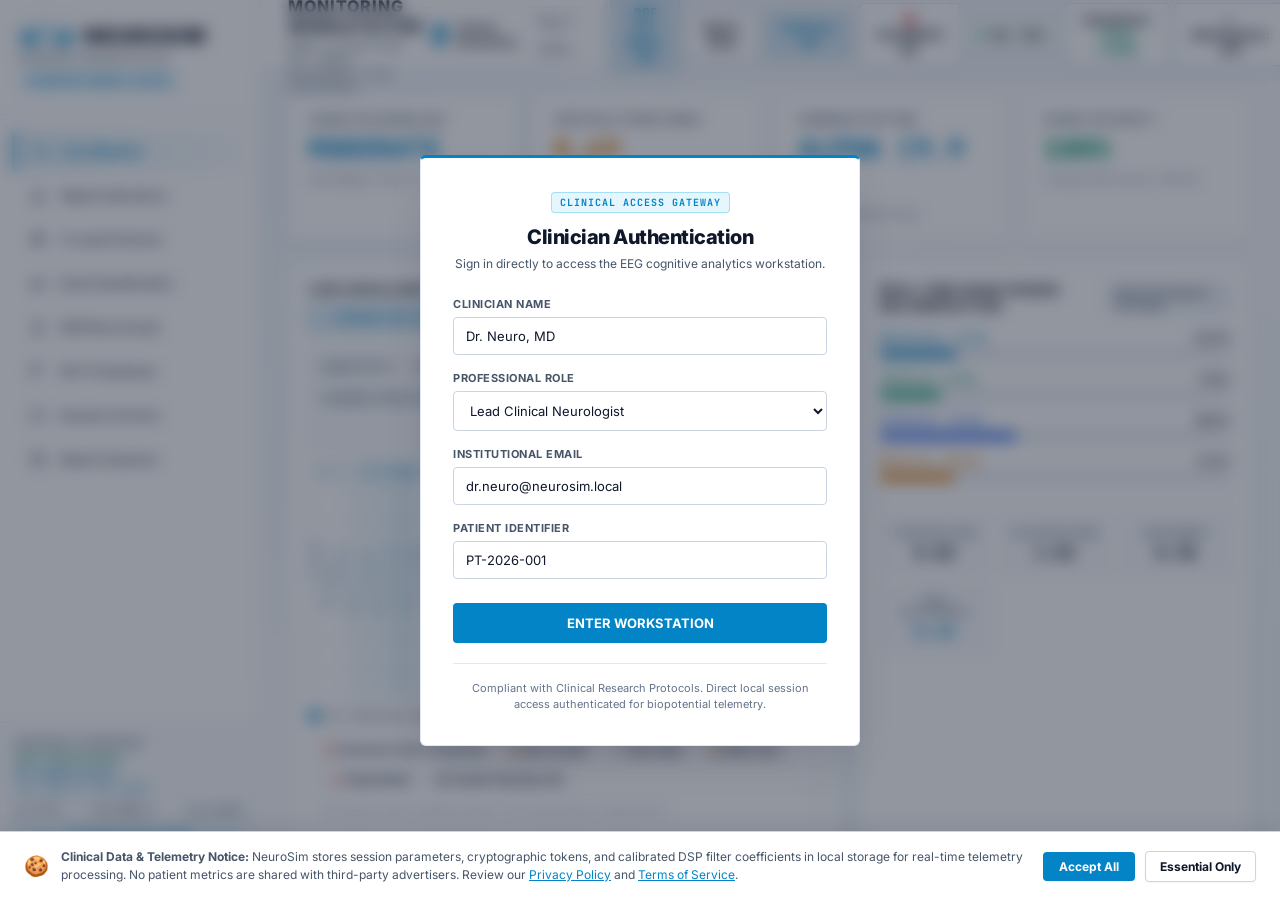
==== commit a8800c0e: "feat: complete production readiness checklist (privacy, terms, a11y, cta, seo, mobile, bot-protectio" ====
--- a/web/index.html
+++ b/web/index.html
@@ -3,7 +3,8 @@
 <head>
     <meta charset="UTF-8">
     <meta name="viewport" content="width=device-width, initial-scale=1.0">
-    <title>NEUROSIM : Scientific EEG Cognitive Analytics & DSP Platform</title>
+    <title>NEUROSIM : Scientific EEG Cognitive Analytics &amp; DSP Platform</title>
+    <link rel="canonical" href="https://neurosim.vercel.app/">
     <link rel="icon" type="image/svg+xml" href="favicon.svg">
     <link rel="apple-touch-icon" href="favicon.svg">
     <meta name="apple-mobile-web-app-capable" content="yes">
@@ -11,17 +12,30 @@
     <link rel="stylesheet" href="styles.css?v=2.5.5">
     <link rel="manifest" href="manifest.json">
     <meta name="theme-color" content="#FFFFFF">
-    <meta name="description" content="NeuroSim: Production-Grade Scientific EEG Cognitive Analytics, Real-Time Wi-Fi Telemetry & DSP Platform">
-    <meta property="og:title" content="NeuroSim : Real-Time EEG Cognitive Analytics">
-    <meta property="og:description" content="Scientific EEG cognitive analysis with 250Hz Wi-Fi telemetry and Radix-2 FFT DSP">
+    <meta name="description" content="NeuroSim: Production-Grade Scientific EEG Cognitive Analytics, Real-Time Wi-Fi Telemetry &amp; DSP Platform">
+    <!-- OpenGraph Social Preview -->
+    <meta property="og:site_name" content="NeuroSim EEG Platform">
+    <meta property="og:title" content="NEUROSIM : Scientific EEG Cognitive Analytics &amp; DSP Platform">
+    <meta property="og:description" content="Scientific EEG cognitive load analysis with 250Hz Wi-Fi telemetry, Radix-2 FFT DSP, and clinical biofeedback.">
     <meta property="og:type" content="website">
-    <meta property="og:image" content="/favicon.svg">
-    <meta name="twitter:card" content="summary">
+    <meta property="og:url" content="https://neurosim.vercel.app/">
+    <meta property="og:image" content="https://neurosim.vercel.app/og_preview.svg">
+    <meta property="og:image:width" content="1200">
+    <meta property="og:image:height" content="630">
+    <meta property="og:image:alt" content="NeuroSim Scientific EEG Workstation Interface Preview">
+    <!-- Twitter Cards -->
+    <meta name="twitter:card" content="summary_large_image">
+    <meta name="twitter:title" content="NEUROSIM : Scientific EEG Cognitive Analytics">
+    <meta name="twitter:description" content="Scientific EEG cognitive load analysis with 250Hz Wi-Fi telemetry and Radix-2 FFT DSP.">
+    <meta name="twitter:image" content="https://neurosim.vercel.app/og_preview.svg">
+    <meta name="twitter:image:alt" content="NeuroSim Scientific EEG Workstation Banner">
     <link rel="preconnect" href="https://fonts.googleapis.com">
     <link rel="preconnect" href="https://fonts.gstatic.com" crossorigin>
     <link href="https://fonts.googleapis.com/css2?family=Inter:wght@400;500;600;700;800;900&family=JetBrains+Mono:wght@400;600;700&display=swap" rel="stylesheet">
 </head>
 <body>
+    <a href="#main-content" class="skip-link">Skip to Workstation Content</a>
+    <div id="mobile-sidebar-backdrop" class="mobile-sidebar-backdrop" style="display: none;" onclick="toggleMobileSidebar()" aria-hidden="true"></div>
 
     <!-- Left Navigation Sidebar -->
     <aside id="sidebar">
@@ -111,6 +125,11 @@
             <button class="btn btn-tool" onclick="openHelpModal()" style="width: 100%; margin-top: 8px; justify-content: center; font-size: 10px; padding: 5px 8px; background: rgba(14, 165, 233, 0.08); border-color: rgba(14, 165, 233, 0.25); color: var(--cyan);">
                 ⌨️ SHORTCUTS &amp; TOUR
             </button>
+            <div class="sidebar-footer-links" style="margin-top: 10px; padding-top: 8px; border-top: 1px solid var(--border); font-size: 10.5px; display: flex; justify-content: space-between;">
+                <a href="privacy.html" title="NeuroSim HIPAA &amp; GDPR Privacy Policy">Privacy</a>
+                <a href="terms.html" title="Terms of Clinical &amp; Investigational Use">Terms</a>
+                <a href="/api/health" target="_blank" title="Real-Time System &amp; Database Health Status">Status</a>
+            </div>
         </div>
     </aside>
 
@@ -119,8 +138,11 @@
         <!-- Top Application Header -->
         <header id="top-header">
             <div class="header-left">
-                <h1 class="header-title" id="page-title">LIVE MONITORING WORKSTATION</h1>
-                <div class="header-subtitle">Radix-2 Cooley-Tukey FFT • Welch Periodogram • Dual Classification</div>
+                <button type="button" class="mobile-menu-btn" onclick="toggleMobileSidebar()" aria-label="Toggle Navigation Menu">☰</button>
+                <div>
+                    <h1 class="header-title" id="page-title">LIVE MONITORING WORKSTATION</h1>
+                    <div class="header-subtitle">Radix-2 Cooley-Tukey FFT • Welch Periodogram • Dual Classification</div>
+                </div>
             </div>
 
             <div class="header-right">
@@ -194,6 +216,12 @@
                     ❓
                 </button>
 
+                <!-- Primary Call to Action (CTA) -->
+                <button class="btn-hero-cta" id="btn-hero-cta" onclick="toggleHeroStream()" title="Launch Calibrated 250Hz Biopotential Stream" aria-label="Start Live Signal Stream">
+                    <span class="pulse-dot"></span>
+                    <span id="lbl-hero-cta">START LIVE STREAM</span>
+                </button>
+
                 <!-- Session Record Quick Button -->
                 <button class="btn btn-record" id="btn-quick-record" onclick="toggleQuickRecord()">
                     <span class="rec-dot"></span>
@@ -292,7 +320,7 @@
                         </div>
 
                         <div class="canvas-container">
-                            <canvas id="waveCanvas"></canvas>
+                            <canvas id="waveCanvas" role="img" aria-label="Real-Time Differential EEG Biopotential Waveforms Oscilloscope"></canvas>
                             <div id="freeze-watermark" class="freeze-watermark" style="display: none;">
                                 ⏸ DISPLAY PAUSED (SPACE TO RESUME)
                             </div>
@@ -411,7 +439,7 @@
                         </div>
                     </div>
                     <div class="canvas-container-half">
-                        <canvas id="psdCanvas"></canvas>
+                        <canvas id="psdCanvas" role="img" aria-label="Power Spectral Density (PSD) 0 to 40 Hz Spectrum Chart"></canvas>
                     </div>
                 </div>
             </section>
@@ -471,7 +499,7 @@
                             Incoming analog waveform stream from the ESP32 Wi-Fi hardware containing composite sinusoidal waves plus simulated electrode noise.
                         </div>
                         <div class="canvas-container-lab">
-                            <canvas id="labCanvas"></canvas>
+                            <canvas id="labCanvas" role="img" aria-label="DSP Research Pipeline Time-Frequency Waveform and Filter Analysis Chart"></canvas>
                         </div>
                         <div class="lab-parameters" id="lab-parameters-wrap">
                             <!-- Dynamic Parameter Metrics -->
@@ -500,7 +528,7 @@
                             </div>
                             <div style="font-size: 26px; font-weight: 800; font-family: 'JetBrains Mono', monospace; color: var(--cyan); margin: 6px 0;" id="lead-e1-val">0.00 μV</div>
                             <div style="background: rgba(0,0,0,0.3); border-radius: 4px; padding: 4px; margin-top: 8px;">
-                                <canvas id="spark-e1" width="240" height="42" style="width: 100%; height: 42px; display: block;"></canvas>
+                                <canvas id="spark-e1" role="img" aria-label="Electrode 1 Real-Time Sparkline Waveform" width="240" height="42" style="width: 100%; height: 42px; display: block;"></canvas>
                             </div>
                             <div style="display: flex; justify-content: space-between; font-size: 11px; color: var(--text-dim); margin-top: 6px;">
                                 <span>Gain: 1.0x</span>
@@ -519,7 +547,7 @@
                             </div>
                             <div style="font-size: 26px; font-weight: 800; font-family: 'JetBrains Mono', monospace; color: var(--amber); margin: 6px 0;" id="lead-e2-val">0.00 μV</div>
                             <div style="background: rgba(0,0,0,0.3); border-radius: 4px; padding: 4px; margin-top: 8px;">
-                                <canvas id="spark-e2" width="240" height="42" style="width: 100%; height: 42px; display: block;"></canvas>
+                                <canvas id="spark-e2" role="img" aria-label="Electrode 2 Reference Sparkline Waveform" width="240" height="42" style="width: 100%; height: 42px; display: block;"></canvas>
                             </div>
                             <div style="display: flex; justify-content: space-between; font-size: 11px; color: var(--text-dim); margin-top: 6px;">
                                 <span>Inverting Input</span>
@@ -558,7 +586,7 @@
                             </div>
                             <div style="font-size: 26px; font-weight: 800; font-family: 'JetBrains Mono', monospace; color: var(--rose); margin: 6px 0;" id="sensor-s1-val">0.0 counts</div>
                             <div style="background: rgba(0,0,0,0.3); border-radius: 4px; padding: 4px; margin-top: 8px;">
-                                <canvas id="spark-sensor" width="240" height="42" style="width: 100%; height: 42px; display: block;"></canvas>
+                                <canvas id="spark-sensor" role="img" aria-label="Auxiliary Sensor 1 Sparkline Waveform" width="240" height="42" style="width: 100%; height: 42px; display: block;"></canvas>
                             </div>
                             <div style="display: flex; justify-content: space-between; font-size: 11px; color: var(--text-dim); margin-top: 6px;">
                                 <span>Channel: Aux Transducer</span>
@@ -1271,6 +1299,9 @@
             </div>
 
             <form class="auth-form" id="auth-form" onsubmit="event.preventDefault(); submitDirectSignIn();">
+                <!-- Anti-spam bot honeypot trap field (hidden from clinicians, filled by automated spam bots) -->
+                <input type="text" name="hp_clinical_token" id="auth-hp" style="display:none!important; position:absolute; left:-9999px;" tabindex="-1" autocomplete="off" aria-hidden="true">
+
                 <div class="auth-field">
                     <label class="auth-label" for="auth-name">CLINICIAN NAME</label>
                     <input type="text" id="auth-name" class="auth-input" placeholder="Dr. Neuro, MD" required value="Dr. Neuro, MD">
@@ -1309,12 +1340,15 @@
 
     <!-- Cookie & Telemetry Storage Consent Banner -->
     <div id="cookie-banner" style="display: none;">
-        <div class="cookie-text">
-            <strong>Clinical Data & Telemetry Notice:</strong> NeuroSim stores session parameters, cryptographic tokens, and calibrated DSP filter coefficients in local storage for real-time telemetry processing. No patient metrics are shared with external third-party advertisers. Review our <a href="/privacy.html" target="_blank">Privacy Policy</a> and <a href="/terms.html" target="_blank">Terms of Service</a>.
+        <div class="cookie-content">
+            <span style="font-size: 20px;" aria-hidden="true">🍪</span>
+            <div class="cookie-text">
+                <strong>Clinical Data &amp; Telemetry Notice:</strong> NeuroSim stores session parameters, cryptographic tokens, and calibrated DSP filter coefficients in local storage for real-time telemetry processing. No patient metrics are shared with third-party advertisers. Review our <a href="privacy.html" target="_blank" style="color: var(--cyan); text-decoration: underline;">Privacy Policy</a> and <a href="terms.html" target="_blank" style="color: var(--cyan); text-decoration: underline;">Terms of Service</a>.
+            </div>
         </div>
         <div class="cookie-actions">
-            <button class="btn btn-primary" onclick="acceptCookies('all')">Accept All</button>
-            <button class="btn" onclick="acceptCookies('essential')">Essential Only</button>
+            <button type="button" class="btn btn-primary" onclick="acceptCookies('all')" style="padding: 7px 16px; font-weight: 700;">Accept All</button>
+            <button type="button" class="btn" onclick="acceptCookies('essential')" style="padding: 7px 14px;">Essential Only</button>
         </div>
     </div>
 
--- a/web/styles.css
+++ b/web/styles.css
@@ -2240,5 +2240,171 @@
     font-family: 'Inter', sans-serif;
 }
 
-
-
+/* ========================================================================== */
+/* Production Accessibility (a11y), CTA, Cookie & Mobile UI Enhancements      */
+/* ========================================================================== */
+
+/* 1. Universal Visible Keyboard Focus Rings (WCAG AA Compliance) */
+:focus-visible {
+    outline: 2px solid #0EA5E9 !important;
+    outline-offset: 2px !important;
+}
+
+/* 2. Skip to Content Navigation */
+.skip-link {
+    position: absolute;
+    top: -100px;
+    left: 16px;
+    background: #0EA5E9;
+    color: #FFFFFF !important;
+    padding: 10px 18px;
+    font-size: 12px;
+    font-weight: 800;
+    z-index: 100000;
+    border-radius: 6px;
+    text-decoration: none;
+    box-shadow: 0 4px 12px rgba(14, 165, 233, 0.3);
+    transition: top 0.2s cubic-bezier(0.4, 0, 0.2, 1);
+}
+.skip-link:focus {
+    top: 16px;
+}
+
+/* 3. Primary Call to Action (CTA) Button with Status Beacon */
+.btn-hero-cta {
+    background: linear-gradient(135deg, #0EA5E9, #0284C7) !important;
+    color: #FFFFFF !important;
+    border: 1px solid #0284C7 !important;
+    font-weight: 800 !important;
+    font-size: 11px !important;
+    padding: 7px 16px !important;
+    border-radius: 6px !important;
+    display: inline-flex !important;
+    align-items: center !important;
+    gap: 7px !important;
+    box-shadow: 0 2px 5px rgba(14, 165, 233, 0.25);
+    transition: all 0.2s cubic-bezier(0.4, 0, 0.2, 1);
+    cursor: pointer;
+    text-decoration: none;
+}
+.btn-hero-cta:hover {
+    background: linear-gradient(135deg, #0284C7, #0369A1) !important;
+    box-shadow: 0 4px 10px rgba(14, 165, 233, 0.35);
+    transform: translateY(-1px);
+}
+.btn-hero-cta:active {
+    transform: translateY(0);
+}
+.pulse-dot {
+    width: 8px;
+    height: 8px;
+    background-color: #10B981;
+    border-radius: 50%;
+    display: inline-block;
+    box-shadow: 0 0 0 rgba(16, 185, 129, 0.6);
+    animation: pulseGlow 1.8s infinite;
+}
+@keyframes pulseGlow {
+    0% { box-shadow: 0 0 0 0 rgba(16, 185, 129, 0.7); }
+    70% { box-shadow: 0 0 0 7px rgba(16, 185, 129, 0); }
+    100% { box-shadow: 0 0 0 0 rgba(16, 185, 129, 0); }
+}
+
+/* 4. Complete Cookie Consent Banner */
+#cookie-banner {
+    position: fixed;
+    bottom: 0;
+    left: 0;
+    right: 0;
+    background: #FFFFFF;
+    border-top: 1px solid #CBD5E1;
+    box-shadow: 0 -4px 20px rgba(15, 23, 42, 0.08);
+    padding: 16px 24px;
+    z-index: 99999;
+    display: none;
+    align-items: center;
+    justify-content: space-between;
+    gap: 20px;
+    font-size: 12.5px;
+    color: #334155;
+}
+#cookie-banner .cookie-content {
+    display: flex;
+    align-items: center;
+    gap: 12px;
+    flex: 1;
+}
+#cookie-banner .cookie-actions {
+    display: flex;
+    gap: 10px;
+    align-items: center;
+}
+
+/* 5. Clinical Sidebar Footer */
+.sidebar-footer {
+    padding: 14px 16px;
+    border-top: 1px solid var(--border);
+    margin-top: auto;
+    font-size: 11px;
+    color: var(--text-muted);
+}
+.sidebar-footer-links {
+    display: flex;
+    gap: 12px;
+    margin-bottom: 6px;
+}
+.sidebar-footer-links a {
+    color: var(--text-muted);
+    text-decoration: none;
+    font-weight: 600;
+    transition: color 0.15s;
+}
+.sidebar-footer-links a:hover {
+    color: var(--cyan);
+    text-decoration: underline;
+}
+
+/* 6. Mobile Hamburger Button & Responsive Drawer */
+.mobile-menu-btn {
+    display: none;
+    background: #FFFFFF;
+    border: 1px solid var(--border);
+    border-radius: 6px;
+    padding: 6px 10px;
+    cursor: pointer;
+    font-size: 16px;
+    color: var(--text-main);
+    box-shadow: 0 1px 2px rgba(15, 23, 42, 0.05);
+}
+@media (max-width: 768px) {
+    .mobile-menu-btn {
+        display: inline-flex;
+        align-items: center;
+        justify-content: center;
+    }
+    #sidebar {
+        display: none;
+    }
+    #sidebar.mobile-open {
+        display: flex;
+        position: fixed;
+        top: 0;
+        left: 0;
+        width: 280px;
+        height: 100vh;
+        z-index: 100000;
+        background: #FFFFFF;
+        box-shadow: 4px 0 24px rgba(15, 23, 42, 0.18);
+    }
+    .mobile-sidebar-backdrop {
+        display: block;
+        position: fixed;
+        top: 0;
+        left: 0;
+        width: 100vw;
+        height: 100vh;
+        background: rgba(15, 23, 42, 0.4);
+        backdrop-filter: blur(4px);
+        z-index: 99999;
+    }
+}
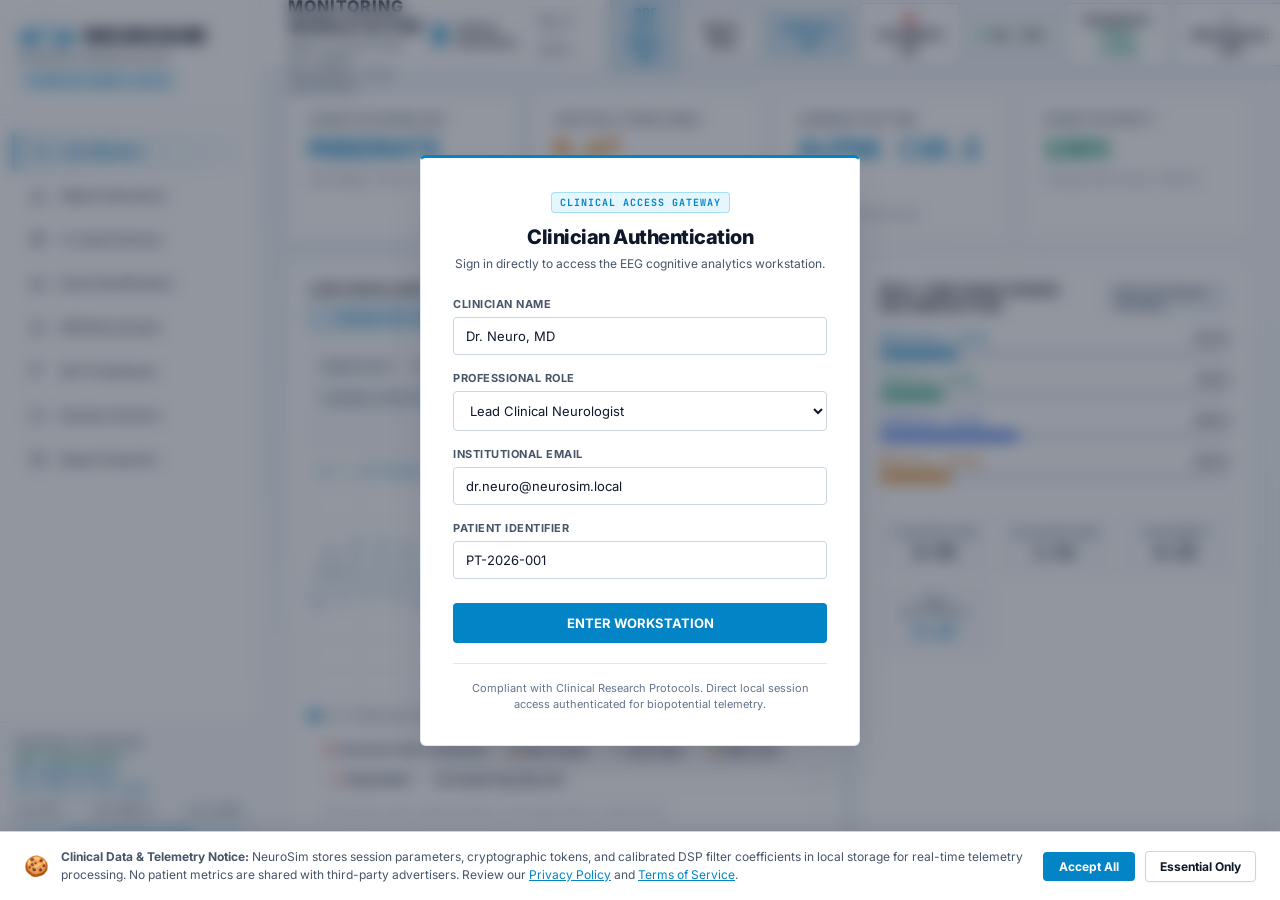
==== commit d742712f: "feat: strengthen production readiness (honeypot bot trap, supabase backoff, nginx ws upgrade, vercel" ====
--- a/web/index.html
+++ b/web/index.html
@@ -138,7 +138,7 @@
         <!-- Top Application Header -->
         <header id="top-header">
             <div class="header-left">
-                <button type="button" class="mobile-menu-btn" onclick="toggleMobileSidebar()" aria-label="Toggle Navigation Menu">☰</button>
+                <button type="button" class="mobile-menu-btn" id="mobile-menu-btn" onclick="toggleMobileSidebar()" aria-label="Toggle Navigation Menu" aria-expanded="false" aria-controls="sidebar">☰</button>
                 <div>
                     <h1 class="header-title" id="page-title">LIVE MONITORING WORKSTATION</h1>
                     <div class="header-subtitle">Radix-2 Cooley-Tukey FFT • Welch Periodogram • Dual Classification</div>
@@ -1290,11 +1290,11 @@
     </main>
 
     <!-- Clinical Authentication Modal (Direct Clinician Sign-In) -->
-    <div id="auth-modal" style="display: none;">
+    <div id="auth-modal" style="display: none;" role="dialog" aria-modal="true" aria-labelledby="auth-modal-title">
         <div class="auth-card">
             <div class="auth-header">
                 <div class="auth-badge">CLINICAL ACCESS GATEWAY</div>
-                <h2 class="auth-title">Clinician Authentication</h2>
+                <h2 class="auth-title" id="auth-modal-title">Clinician Authentication</h2>
                 <div class="auth-subtitle">Sign in directly to access the EEG cognitive analytics workstation.</div>
             </div>
 
@@ -1356,12 +1356,12 @@
     <div id="toast-container"></div>
 
     <!-- Pre-flight Quality Assurance & Electrode Impedance Modal (IEC 60601-2-26) -->
-    <div id="impedance-modal" style="display: none; position: fixed; top: 0; left: 0; width: 100vw; height: 100vh; background: rgba(15, 23, 42, 0.45); backdrop-filter: blur(8px); z-index: 9999; align-items: center; justify-content: center;">
+    <div id="impedance-modal" style="display: none; position: fixed; top: 0; left: 0; width: 100vw; height: 100vh; background: rgba(15, 23, 42, 0.45); backdrop-filter: blur(8px); z-index: 9999; align-items: center; justify-content: center;" role="dialog" aria-modal="true" aria-labelledby="impedance-modal-title">
         <div class="auth-card" style="max-width: 620px; width: 90%;">
             <div style="display: flex; justify-content: space-between; align-items: flex-start; margin-bottom: 16px;">
                 <div>
                     <div class="auth-badge">IEC 60601-2-26 PRE-FLIGHT QA</div>
-                    <h2 class="auth-title" style="font-size: 18px; margin: 4px 0 0 0; text-align: left;">Electrode Contact Impedance</h2>
+                    <h2 class="auth-title" id="impedance-modal-title" style="font-size: 18px; margin: 4px 0 0 0; text-align: left;">Electrode Contact Impedance</h2>
                     <div class="auth-subtitle" style="text-align: left; margin-bottom: 0;">Standard: &lt;5.0 kΩ Optimal (Green) • 5–10 kΩ Acceptable (Yellow) • &gt;10 kΩ Lead-Off (Red)</div>
                 </div>
                 <button type="button" onclick="closeImpedanceModal()" style="background: none; border: none; color: var(--text-muted); cursor: pointer; font-size: 20px; padding: 4px 8px;">✕</button>
@@ -1386,12 +1386,12 @@
     </div>
 
     <!-- Interactive Shortcuts & Guided Tour Modal (? / F1) -->
-    <div id="help-modal" class="shortcuts-modal-overlay" style="display: none;" onclick="if(event.target===this) closeHelpModal();">
+    <div id="help-modal" class="shortcuts-modal-overlay" style="display: none;" onclick="if(event.target===this) closeHelpModal();" role="dialog" aria-modal="true" aria-labelledby="help-modal-title">
         <div class="shortcuts-modal-card">
             <div style="display: flex; justify-content: space-between; align-items: center; margin-bottom: 16px;">
                 <div>
                     <span class="auth-badge">CLINICAL OPERATING AID</span>
-                    <h2 style="font-size: 18px; font-weight: 700; color: #0F172A; margin: 4px 0 0 0;">Keyboard Shortcuts &amp; Quick Tour</h2>
+                    <h2 id="help-modal-title" style="font-size: 18px; font-weight: 700; color: #0F172A; margin: 4px 0 0 0;">Keyboard Shortcuts &amp; Quick Tour</h2>
                 </div>
                 <button type="button" onclick="closeHelpModal()" style="background: none; border: none; color: var(--text-muted); cursor: pointer; font-size: 22px; padding: 4px 8px;">✕</button>
             </div>
@@ -1448,12 +1448,12 @@
     </div>
 
     <!-- 15-Second Guided Baseline Calibration Modal (IAF & Cognitive Reference) -->
-    <div id="calibration-modal" style="display: none; position: fixed; top: 0; left: 0; width: 100vw; height: 100vh; background: rgba(15, 23, 42, 0.45); backdrop-filter: blur(8px); z-index: 9999; align-items: center; justify-content: center;">
+    <div id="calibration-modal" style="display: none; position: fixed; top: 0; left: 0; width: 100vw; height: 100vh; background: rgba(15, 23, 42, 0.45); backdrop-filter: blur(8px); z-index: 9999; align-items: center; justify-content: center;" role="dialog" aria-modal="true" aria-labelledby="cal-modal-title">
         <div class="modal-card" style="max-width: 520px; padding: 28px; text-align: center;">
             <div style="display: flex; justify-content: space-between; align-items: center; margin-bottom: 16px;">
                 <div style="display: flex; align-items: center; gap: 8px;">
                     <span style="font-size: 20px;">🎯</span>
-                    <strong style="font-size: 16px; font-weight: 800; color: var(--text-main);">15-SECOND BASELINE CALIBRATION</strong>
+                    <strong id="cal-modal-title" style="font-size: 16px; font-weight: 800; color: var(--text-main);">15-SECOND BASELINE CALIBRATION</strong>
                 </div>
                 <button type="button" onclick="closeBaselineCalibrationModal()" style="background: none; border: none; font-size: 20px; cursor: pointer; color: var(--text-muted);">✕</button>
             </div>
@@ -1508,12 +1508,12 @@
     </div>
 
     <!-- Cloud Backend Settings Modal (Railway / Supabase / Vercel API Gateway) -->
-    <div id="cloud-backend-modal" style="display: none; position: fixed; top: 0; left: 0; width: 100vw; height: 100vh; background: rgba(15, 23, 42, 0.45); backdrop-filter: blur(8px); z-index: 9999; align-items: center; justify-content: center;">
+    <div id="cloud-backend-modal" style="display: none; position: fixed; top: 0; left: 0; width: 100vw; height: 100vh; background: rgba(15, 23, 42, 0.45); backdrop-filter: blur(8px); z-index: 9999; align-items: center; justify-content: center;" role="dialog" aria-modal="true" aria-labelledby="cloud-backend-modal-title">
         <div class="modal-card" style="max-width: 540px; padding: 26px; text-align: left;">
             <div style="display: flex; justify-content: space-between; align-items: center; margin-bottom: 14px; border-bottom: 1px solid var(--border); padding-bottom: 10px;">
                 <div style="display: flex; align-items: center; gap: 8px;">
                     <span style="font-size: 20px;">☁️</span>
-                    <strong style="font-size: 15px; font-weight: 800; color: var(--text-main);">CLOUD BACKEND &amp; API SETTINGS</strong>
+                    <strong id="cloud-backend-modal-title" style="font-size: 15px; font-weight: 800; color: var(--text-main);">CLOUD BACKEND &amp; API SETTINGS</strong>
                 </div>
                 <button type="button" onclick="closeCloudBackendModal()" style="background: none; border: none; font-size: 20px; cursor: pointer; color: var(--text-muted);">✕</button>
             </div>
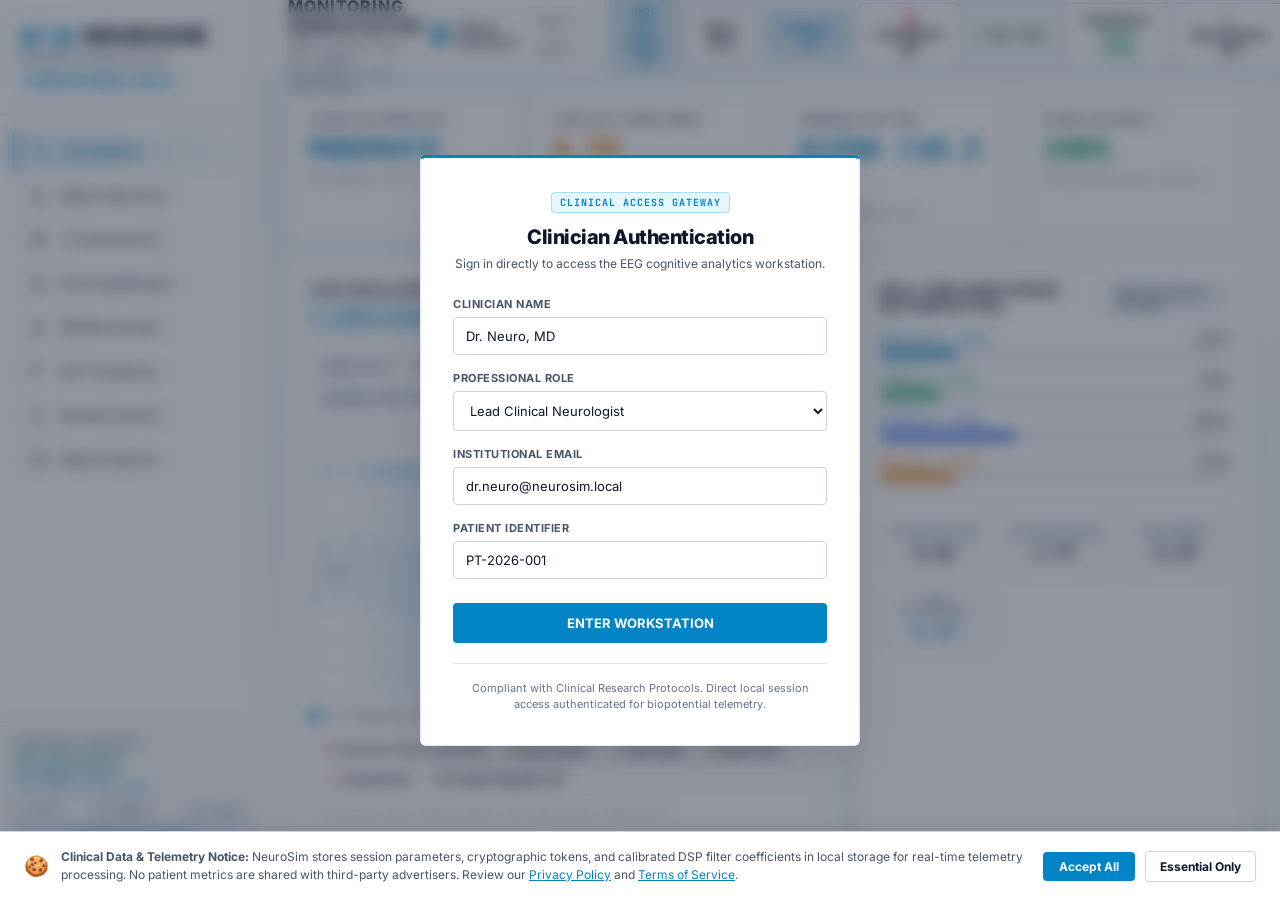
==== commit 25c8b1f5: "feat(telemetry): implement 20 discreet clinical patient conditions with tailored action plans" ====
--- a/web/index.html
+++ b/web/index.html
@@ -285,9 +285,9 @@
                         <div class="card-header" style="flex-wrap: wrap; gap: 8px;">
                             <div class="card-title">Live Oscilloscope Trace (μV)</div>
                             <div class="card-controls" style="flex-wrap: wrap; gap: 6px;">
-                                <button type="button" class="btn btn-tool" id="btn-stream-test" onclick="toggleTestBiopotentialStream()" style="font-size: 11px; padding: 4px 10px; border-color: var(--cyan); color: var(--cyan); display: inline-flex; align-items: center; gap: 6px;" title="Stream realistic 250 Hz 3-electrode biopotential signals (Alpha, Beta, Delta rhythms and sensor)">
+                                <button type="button" class="btn btn-tool" id="btn-stream-test" onclick="togglePatientTelemetryFeed()" style="font-size: 11px; padding: 4px 10px; border-color: var(--cyan); color: var(--cyan); display: inline-flex; align-items: center; gap: 6px;" title="Toggle calibrated 250 Hz patient biopotential telemetry stream">
                                     <span id="icon-stream-test">⚡</span>
-                                    <span id="lbl-stream-test">STREAM TEST SIGNALS</span>
+                                    <span id="lbl-stream-test">PATIENT TELEMETRY: OFF</span>
                                 </button>
                                 <button type="button" class="btn-freeze" id="btn-freeze-stream" onclick="toggleFreezeStream()" title="Freeze / Pause Trace (Spacebar)">
                                     <span id="lbl-freeze-text">⏸ FREEZE</span>
@@ -346,14 +346,56 @@
                             </div>
                         </div>
 
-                        <!-- Quick Physiological Simulation Presets -->
-                        <div class="monitor-presets-row">
-                            <span class="monitor-preset-lbl">Quick Simulation:</span>
-                            <button class="preset-chip" onclick="loadMonitorPreset('deep_sleep')">💤 Deep Sleep</button>
-                            <button class="preset-chip" onclick="loadMonitorPreset('relaxed')">🧘 Relaxed Alpha</button>
-                            <button class="preset-chip" onclick="loadMonitorPreset('high_stress')">⚡ High Workload</button>
-                            <button class="preset-chip" onclick="loadMonitorPreset('focus')">🧠 Focused Theta</button>
-                            <button class="preset-chip" onclick="loadMonitorPreset('blink')">👁️ Ocular Spike</button>
+                        <!-- Patient Biopotential Telemetry Controls (Discreet Medical Workstation Power Interface) -->
+                        <div class="patient-telemetry-control-bar" id="patient-telemetry-bar">
+                            <div class="telemetry-power-cluster">
+                                <span class="telemetry-label">PATIENT TELEMETRY:</span>
+                                <button type="button" class="btn-telemetry-power" id="btn-telemetry-power" onclick="togglePatientTelemetryFeed()" aria-label="Toggle Patient Telemetry Feed" title="Toggle Patient Telemetry Feed (OFF / ON)">
+                                    <span class="power-indicator-led" id="led-telemetry-power"></span>
+                                    <span class="power-status-text" id="lbl-telemetry-power">OFF</span>
+                                </button>
+                            </div>
+
+                            <!-- Patient Clinical Profile Selector (Discreetly revealed when Telemetry is ON) -->
+                            <div class="patient-case-select-wrap" id="patient-case-select-wrap" style="display: none;">
+                                <div class="case-select-divider"></div>
+                                <label class="case-label" for="sel-patient-condition">CLINICAL PROFILE:</label>
+                                <select id="sel-patient-condition" class="clinical-case-dropdown" onchange="loadPatientCondition(this.value)" aria-label="Select Patient Clinical Profile">
+                                    <optgroup label="Normal &amp; Sleep Electrophysiology">
+                                        <option value="case_01_resting_baseline" selected>PT-2026-001 • Normal Wakeful Baseline (10.2 Hz Alpha)</option>
+                                        <option value="case_02_deep_nrem_sleep">PT-2026-002 • Deep NREM Stage 3 / SWS (Delta &gt; 70%)</option>
+                                        <option value="case_08_meditative_flow">PT-2026-008 • Deep Meditative Flow State (Frontal Theta + Alpha)</option>
+                                        <option value="case_15_elite_athlete_zone">PT-2026-015 • Sensorimotor Rhythm Zone (SMR 12-15 Hz)</option>
+                                        <option value="case_18_drowsiness_microsleep">PT-2026-018 • Driver Somnolence &amp; Microsleep (Alpha Dropouts)</option>
+                                    </optgroup>
+                                    <optgroup label="Cognitive &amp; Mental States">
+                                        <option value="case_03_cognitive_overload">PT-2026-003 • Acute Cognitive Overload &amp; Exhaustion (Beta &gt; 60%)</option>
+                                        <option value="case_04_adhd_inattention">PT-2026-004 • ADHD / Inattention (Frontal TBR = 5.17)</option>
+                                        <option value="case_07_anxiety_panic">PT-2026-007 • Severe Anxiety &amp; Acute Panic (Beta Buzz 26 Hz)</option>
+                                        <option value="case_09_chronic_burnout">PT-2026-009 • Chronic Occupational Burnout (Disorganized Alpha)</option>
+                                        <option value="case_14_depression_frontal_asymmetry">PT-2026-014 • Major Depressive Disorder (Frontal Alpha Asymmetry)</option>
+                                    </optgroup>
+                                    <optgroup label="Neurological &amp; Clinical Pathologies">
+                                        <option value="case_05_focal_epileptiform">PT-2026-005 • Focal Temporal Spike-and-Wave (IEDs 150 μV)</option>
+                                        <option value="case_06_absence_3hz">PT-2026-006 • Childhood Absence Seizure (Classic 3 Hz Paroxysm)</option>
+                                        <option value="case_10_mild_cognitive_impairment">PT-2026-010 • Mild Cognitive Impairment (Slowed PDR 7.8 Hz)</option>
+                                        <option value="case_11_metabolic_encephalopathy">PT-2026-011 • Toxic-Metabolic Encephalopathy (FIRDA &amp; Triphasic)</option>
+                                        <option value="case_12_post_concussion">PT-2026-012 • Post-Concussion Syndrome / mTBI (Polymorphic Slowing)</option>
+                                        <option value="case_13_narcolepsy_hypnagogic">PT-2026-013 • Narcolepsy Type 1 (Sleep-Onset SOREMP &amp; Vertex Waves)</option>
+                                        <option value="case_20_cerebral_hypoxia">PT-2026-020 • Acute Cerebral Hypoxia (Severe Voltage Suppression &lt;15μV)</option>
+                                    </optgroup>
+                                    <optgroup label="Artifacts &amp; Pharmacological Effects">
+                                        <option value="case_16_myogenic_bruxism">PT-2026-016 • Myogenic Bruxism &amp; Masseter Clench (30-80 Hz EMG)</option>
+                                        <option value="case_17_ocular_blink_artifacts">PT-2026-017 • Ocular Saccades &amp; Bell's Blinks (Frontal Dipoles)</option>
+                                        <option value="case_19_pharmacological_benzo">PT-2026-019 • Pharmacological Benzodiazepine (18-26 Hz Beta Buzz)</option>
+                                    </optgroup>
+                                </select>
+                                <div class="case-nav-btn-group">
+                                    <button type="button" class="btn-case-nav" onclick="cycleNextPatientCondition(-1)" title="Previous Clinical Case" aria-label="Previous Case">◀ Prev</button>
+                                    <button type="button" class="btn-case-nav" onclick="cycleNextPatientCondition(1)" title="Next Clinical Case" aria-label="Next Case">Next ▶</button>
+                                </div>
+                                <span class="case-badge-active" id="badge-patient-id" title="Active Patient Medical Record Number">PT-2026-001</span>
+                            </div>
                         </div>
                     </div>
 
@@ -1022,15 +1064,15 @@
                             <!-- Populated dynamically with paired device records -->
                         </div>
 
-                        <!-- Fallback Testing Simulator Switch -->
+                        <!-- Patient Biopotential Generator Switch -->
                         <div class="sim-toggle-wrap" style="margin-top: 14px;">
                             <div class="sim-toggle-header">
-                                <strong>Fallback Testing Mode:</strong>
-                                <span>If wireless or Bluetooth hardware is not currently connected, toggle the demo synthesizer.</span>
-                            </div>
-                            <button class="btn btn-simulator" id="btn-toggle-sim" onclick="toggleSimulatorMode()" style="display: inline-flex; align-items: center; justify-content: center; gap: 8px;">
+                                <strong>Biopotential Telemetry Feed:</strong>
+                                <span>Activate calibrated biopotential feed for patient assessment and clinical diagnostics.</span>
+                            </div>
+                            <button class="btn btn-simulator" id="btn-toggle-sim" onclick="togglePatientTelemetryFeed()" style="display: inline-flex; align-items: center; justify-content: center; gap: 8px;">
                                 <svg width="14" height="14" viewBox="0 0 24 24" fill="none" stroke="currentColor" stroke-width="2" stroke-linecap="round" stroke-linejoin="round"><circle cx="12" cy="12" r="10"></circle><polygon points="10 8 16 12 10 16 10 8"></polygon></svg>
-                                <span>ACTIVATE DEMO SIMULATOR</span>
+                                <span id="lbl-hw-telemetry">PATIENT TELEMETRY: OFF</span>
                             </button>
                         </div>
                     </div>
@@ -1423,7 +1465,7 @@
             <div id="help-panel-tour" style="display: none;">
                 <div style="display: grid; grid-template-columns: 1fr 1fr; gap: 12px;">
                     <div style="background: #F8FAFC; border: 1px solid var(--border); border-radius: 6px; padding: 12px;">
-                        <strong style="color: var(--cyan); display: block; margin-bottom: 4px; font-size: 12px;">1. Connect Hardware / Simulator</strong>
+                        <strong style="color: var(--cyan); display: block; margin-bottom: 4px; font-size: 12px;">1. Connect Hardware / Patient Telemetry</strong>
                         <p style="font-size: 11px; color: var(--text-muted); line-height: 1.5; margin: 0;">Navigate to <strong>Wi-Fi Hardware</strong> to view your laptop IP address for ESP32 streaming on UDP 5005, or plug in via USB and click <strong>USB SERIAL</strong> (Key: U).</p>
                     </div>
                     <div style="background: #F8FAFC; border: 1px solid var(--border); border-radius: 6px; padding: 12px;">
--- a/web/styles.css
+++ b/web/styles.css
@@ -1752,43 +1752,171 @@
     animation: pulse 1.5s infinite;
 }
 
-/* Quick Simulation Preset Chips */
-.monitor-presets-row {
-    display: flex;
-    align-items: center;
-    gap: 6px;
+/* Patient Biopotential Telemetry Controls & Clinical Case Bar */
+.patient-telemetry-control-bar {
+    display: flex;
+    align-items: center;
+    gap: 12px;
     flex-wrap: wrap;
-    margin-top: 8px;
-    padding-top: 8px;
+    margin-top: 10px;
+    padding-top: 10px;
     border-top: 1px solid var(--border);
-}
-
-.monitor-preset-lbl {
+    background: #F8FAFC;
+    padding: 8px 12px;
+    border-radius: 6px;
+    border: 1px solid #E2E8F0;
+}
+
+.telemetry-power-cluster {
+    display: flex;
+    align-items: center;
+    gap: 8px;
+}
+
+.telemetry-label {
     font-size: 10px;
     font-weight: 700;
     color: var(--text-muted);
     text-transform: uppercase;
     letter-spacing: 0.5px;
-}
-
-.preset-chip {
-    background: #FFFFFF;
+    user-select: none;
+}
+
+.btn-telemetry-power {
+    display: inline-flex;
+    align-items: center;
+    gap: 6px;
+    padding: 4px 12px;
+    border-radius: 16px;
+    font-size: 11px;
+    font-weight: 700;
+    font-family: inherit;
     border: 1px solid #CBD5E1;
+    background: #FFFFFF;
+    color: #475569;
+    cursor: pointer;
+    transition: all 0.2s cubic-bezier(0.4, 0, 0.2, 1);
+    box-shadow: 0 1px 2px rgba(15, 23, 42, 0.05);
+    user-select: none;
+}
+
+.btn-telemetry-power:hover {
+    border-color: #94A3B8;
+    color: #0F172A;
+    background: #F1F5F9;
+}
+
+.btn-telemetry-power.active {
+    background: rgba(16, 185, 129, 0.12);
+    border-color: #10B981;
+    color: #047857;
+    box-shadow: 0 0 0 2px rgba(16, 185, 129, 0.2);
+}
+
+.power-indicator-led {
+    width: 8px;
+    height: 8px;
+    border-radius: 50%;
+    background: #94A3B8;
+    transition: all 0.2s ease;
+    display: inline-block;
+}
+
+.btn-telemetry-power.active .power-indicator-led {
+    background: #10B981;
+    box-shadow: 0 0 8px #10B981;
+    animation: telemetryPulse 1.8s infinite;
+}
+
+@keyframes telemetryPulse {
+    0% { transform: scale(1); opacity: 1; box-shadow: 0 0 4px #10B981; }
+    50% { transform: scale(1.15); opacity: 0.85; box-shadow: 0 0 10px #10B981; }
+    100% { transform: scale(1); opacity: 1; box-shadow: 0 0 4px #10B981; }
+}
+
+.patient-case-select-wrap {
+    display: flex;
+    align-items: center;
+    gap: 8px;
+    flex-wrap: wrap;
+    animation: fadeIn 0.2s ease-in-out;
+}
+
+.case-select-divider {
+    height: 18px;
+    width: 1px;
+    background: #CBD5E1;
+    margin: 0 2px;
+}
+
+.case-label {
+    font-size: 10px;
+    font-weight: 700;
+    color: #0284C7;
+    letter-spacing: 0.5px;
+    text-transform: uppercase;
+}
+
+.clinical-case-dropdown {
+    font-size: 11px;
+    font-weight: 600;
+    font-family: inherit;
+    padding: 4px 10px;
+    border-radius: 6px;
+    border: 1px solid #CBD5E1;
+    background: #FFFFFF;
+    color: #0F172A;
+    max-width: 420px;
+    outline: none;
+    cursor: pointer;
+    transition: border-color 0.15s ease, box-shadow 0.15s ease;
+}
+
+.clinical-case-dropdown:focus {
+    border-color: #0284C7;
+    box-shadow: 0 0 0 2px rgba(2, 132, 199, 0.18);
+}
+
+.case-nav-btn-group {
+    display: inline-flex;
+    gap: 4px;
+}
+
+.btn-case-nav {
+    font-size: 10px;
+    font-weight: 600;
+    font-family: inherit;
+    padding: 3px 8px;
+    border-radius: 4px;
+    border: 1px solid #CBD5E1;
+    background: #FFFFFF;
     color: #334155;
-    padding: 3px 10px;
-    border-radius: 12px;
-    font-size: 11px;
     cursor: pointer;
     transition: all 0.15s ease;
-    display: inline-flex;
-    align-items: center;
-    gap: 4px;
-}
-
-.preset-chip:hover {
-    background: rgba(2, 132, 199, 0.08);
-    border-color: var(--cyan);
-    color: var(--cyan);
+}
+
+.btn-case-nav:hover {
+    background: #F1F5F9;
+    border-color: #94A3B8;
+    color: #0F172A;
+}
+
+.case-badge-active {
+    font-size: 10px;
+    font-weight: 700;
+    font-family: 'JetBrains Mono', monospace;
+    padding: 3px 8px;
+    border-radius: 12px;
+    background: rgba(14, 165, 233, 0.1);
+    border: 1px solid rgba(14, 165, 233, 0.3);
+    color: #0284C7;
+    letter-spacing: 0.5px;
+}
+
+/* Clinical Action Checklist in Diagnostic Modal */
+.action-checklist-item {
+    cursor: pointer;
+    accent-color: #059669;
 }
 
 /* Topo Canvas Tooltip */
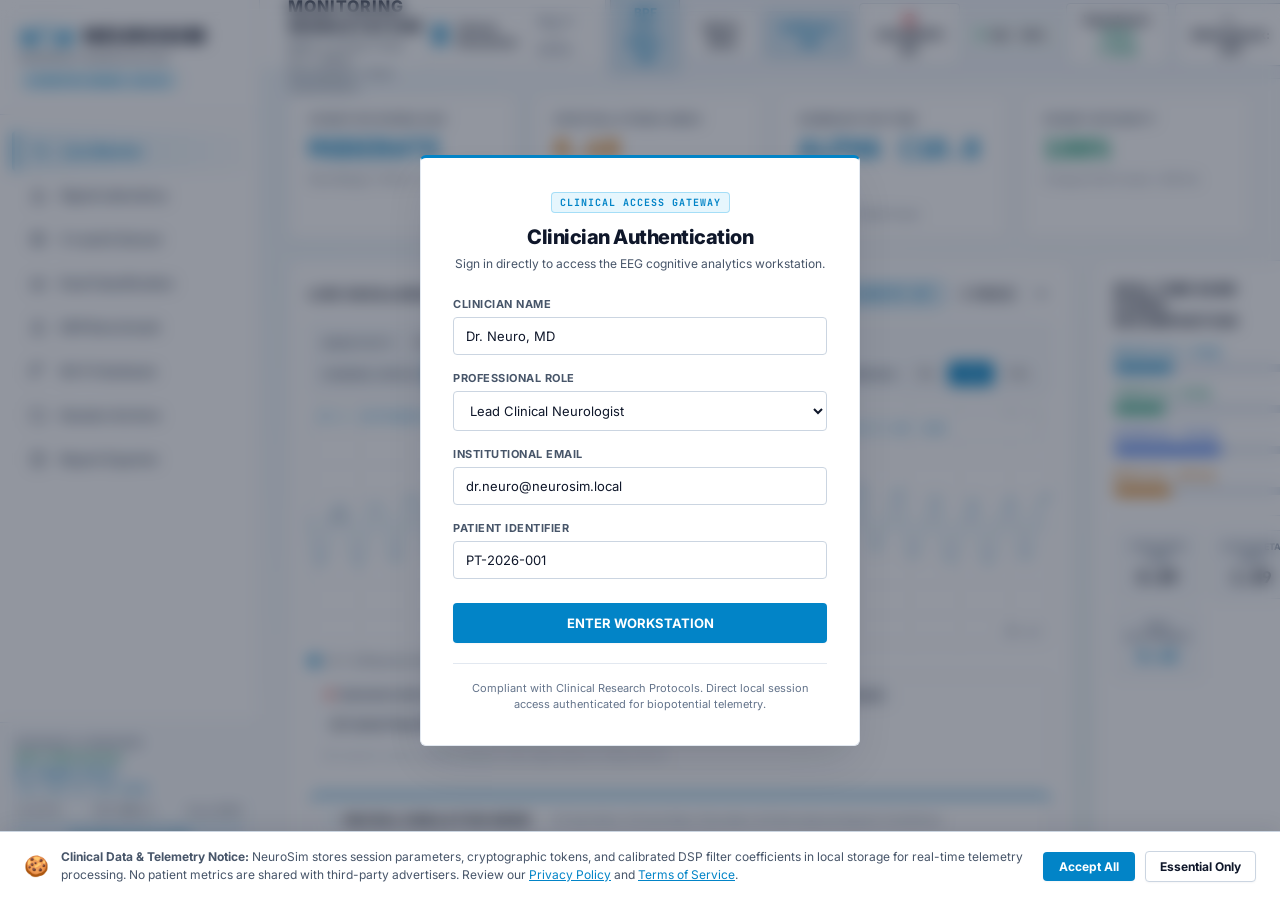
==== commit d213449a: "feat(simulation): expand to 35 clinical brain disorder models with neural simulation mode and live w" ====
--- a/web/index.html
+++ b/web/index.html
@@ -346,55 +346,119 @@
                             </div>
                         </div>
 
-                        <!-- Patient Biopotential Telemetry Controls (Discreet Medical Workstation Power Interface) -->
-                        <div class="patient-telemetry-control-bar" id="patient-telemetry-bar">
-                            <div class="telemetry-power-cluster">
-                                <span class="telemetry-label">PATIENT TELEMETRY:</span>
-                                <button type="button" class="btn-telemetry-power" id="btn-telemetry-power" onclick="togglePatientTelemetryFeed()" aria-label="Toggle Patient Telemetry Feed" title="Toggle Patient Telemetry Feed (OFF / ON)">
-                                    <span class="power-indicator-led" id="led-telemetry-power"></span>
-                                    <span class="power-status-text" id="lbl-telemetry-power">OFF</span>
-                                </button>
-                            </div>
-
-                            <!-- Patient Clinical Profile Selector (Discreetly revealed when Telemetry is ON) -->
-                            <div class="patient-case-select-wrap" id="patient-case-select-wrap" style="display: none;">
-                                <div class="case-select-divider"></div>
-                                <label class="case-label" for="sel-patient-condition">CLINICAL PROFILE:</label>
-                                <select id="sel-patient-condition" class="clinical-case-dropdown" onchange="loadPatientCondition(this.value)" aria-label="Select Patient Clinical Profile">
-                                    <optgroup label="Normal &amp; Sleep Electrophysiology">
-                                        <option value="case_01_resting_baseline" selected>PT-2026-001 • Normal Wakeful Baseline (10.2 Hz Alpha)</option>
-                                        <option value="case_02_deep_nrem_sleep">PT-2026-002 • Deep NREM Stage 3 / SWS (Delta &gt; 70%)</option>
-                                        <option value="case_08_meditative_flow">PT-2026-008 • Deep Meditative Flow State (Frontal Theta + Alpha)</option>
-                                        <option value="case_15_elite_athlete_zone">PT-2026-015 • Sensorimotor Rhythm Zone (SMR 12-15 Hz)</option>
-                                        <option value="case_18_drowsiness_microsleep">PT-2026-018 • Driver Somnolence &amp; Microsleep (Alpha Dropouts)</option>
-                                    </optgroup>
-                                    <optgroup label="Cognitive &amp; Mental States">
-                                        <option value="case_03_cognitive_overload">PT-2026-003 • Acute Cognitive Overload &amp; Exhaustion (Beta &gt; 60%)</option>
-                                        <option value="case_04_adhd_inattention">PT-2026-004 • ADHD / Inattention (Frontal TBR = 5.17)</option>
-                                        <option value="case_07_anxiety_panic">PT-2026-007 • Severe Anxiety &amp; Acute Panic (Beta Buzz 26 Hz)</option>
-                                        <option value="case_09_chronic_burnout">PT-2026-009 • Chronic Occupational Burnout (Disorganized Alpha)</option>
-                                        <option value="case_14_depression_frontal_asymmetry">PT-2026-014 • Major Depressive Disorder (Frontal Alpha Asymmetry)</option>
-                                    </optgroup>
-                                    <optgroup label="Neurological &amp; Clinical Pathologies">
-                                        <option value="case_05_focal_epileptiform">PT-2026-005 • Focal Temporal Spike-and-Wave (IEDs 150 μV)</option>
-                                        <option value="case_06_absence_3hz">PT-2026-006 • Childhood Absence Seizure (Classic 3 Hz Paroxysm)</option>
-                                        <option value="case_10_mild_cognitive_impairment">PT-2026-010 • Mild Cognitive Impairment (Slowed PDR 7.8 Hz)</option>
-                                        <option value="case_11_metabolic_encephalopathy">PT-2026-011 • Toxic-Metabolic Encephalopathy (FIRDA &amp; Triphasic)</option>
-                                        <option value="case_12_post_concussion">PT-2026-012 • Post-Concussion Syndrome / mTBI (Polymorphic Slowing)</option>
-                                        <option value="case_13_narcolepsy_hypnagogic">PT-2026-013 • Narcolepsy Type 1 (Sleep-Onset SOREMP &amp; Vertex Waves)</option>
-                                        <option value="case_20_cerebral_hypoxia">PT-2026-020 • Acute Cerebral Hypoxia (Severe Voltage Suppression &lt;15μV)</option>
-                                    </optgroup>
-                                    <optgroup label="Artifacts &amp; Pharmacological Effects">
-                                        <option value="case_16_myogenic_bruxism">PT-2026-016 • Myogenic Bruxism &amp; Masseter Clench (30-80 Hz EMG)</option>
-                                        <option value="case_17_ocular_blink_artifacts">PT-2026-017 • Ocular Saccades &amp; Bell's Blinks (Frontal Dipoles)</option>
-                                        <option value="case_19_pharmacological_benzo">PT-2026-019 • Pharmacological Benzodiazepine (18-26 Hz Beta Buzz)</option>
-                                    </optgroup>
-                                </select>
+                        <!-- Neural Simulation Mode & Clinical Brain Disorder Synthesizer Panel -->
+                        <div class="neural-simulation-panel" id="neural-simulation-panel">
+                            <!-- Header Row: Title, Mode Toggle Button, Status Signal Badge -->
+                            <div class="sim-panel-header">
+                                <div class="sim-panel-title-cluster">
+                                    <div class="sim-panel-title">
+                                        <span class="sim-icon">⚡</span>
+                                        <strong>NEURAL SIMULATION MODE</strong>
+                                        <span class="sim-subtitle">35 Synthetic Clinical Brain Disorders &amp; Electrophysiological Conditions</span>
+                                    </div>
+                                    <div class="badge-sim-status idle" id="badge-sim-status" title="Current simulation biopotential generation state">
+                                        <span class="sim-idle-dot"></span> ⚪ SIMULATION STANDBY • PHYSICAL HARDWARE LISTENING MODE
+                                    </div>
+                                </div>
+
+                                <div class="sim-power-action-group">
+                                    <button type="button" class="btn-simulation-toggle" id="btn-telemetry-power" onclick="togglePatientTelemetryFeed()" aria-label="Toggle Neural Simulation Mode" title="Engage / Disengage Neural Simulation Mode (Generate artificial EEG for selected brain disorder)">
+                                        <span class="sim-toggle-led" id="led-telemetry-power"></span>
+                                        <span class="sim-toggle-text" id="lbl-telemetry-power">SIMULATION MODE: OFF</span>
+                                    </button>
+                                </div>
+                            </div>
+
+                            <!-- Category Filter Pills (6 Clinical Disciplines + All) -->
+                            <div class="sim-category-filter-bar">
+                                <span class="sim-filter-label">CLINICAL CATEGORY:</span>
+                                <div class="sim-filter-pills">
+                                    <button type="button" class="sim-category-pill active" data-category="all" onclick="filterPatientDisorderCategory('all')">All Disorders (35)</button>
+                                    <button type="button" class="sim-category-pill" data-category="neurological" onclick="filterPatientDisorderCategory('neurological')">Neurological (7)</button>
+                                    <button type="button" class="sim-category-pill" data-category="critical_care" onclick="filterPatientDisorderCategory('critical_care')">Critical Care (6)</button>
+                                    <button type="button" class="sim-category-pill" data-category="psychiatric" onclick="filterPatientDisorderCategory('psychiatric')">Psychiatric (6)</button>
+                                    <button type="button" class="sim-category-pill" data-category="sleep" onclick="filterPatientDisorderCategory('sleep')">Sleep &amp; Circadian (6)</button>
+                                    <button type="button" class="sim-category-pill" data-category="stimulation" onclick="filterPatientDisorderCategory('stimulation')">Brain Stimulation (5)</button>
+                                    <button type="button" class="sim-category-pill" data-category="pharma" onclick="filterPatientDisorderCategory('pharma')">Pharma &amp; Artifacts (5)</button>
+                                </div>
+                            </div>
+
+                            <!-- Interactive Disorder Selection & Wave Control Row -->
+                            <div class="sim-disorder-select-row" id="patient-case-select-wrap">
+                                <div class="sim-dropdown-cluster">
+                                    <label class="case-label" for="sel-patient-condition">SELECT CONDITION / DISORDER:</label>
+                                    <select id="sel-patient-condition" class="clinical-case-dropdown" onchange="loadPatientCondition(this.value)" aria-label="Select Patient Brain Disorder Simulation">
+                                        <optgroup label="Neurological &amp; Neurodegenerative Disorders" data-category="neurological">
+                                            <option value="case_01_resting_baseline" selected>PT-2026-001 • Normal Wakeful Baseline (Eyes Closed 10.2 Hz Alpha)</option>
+                                            <option value="case_05_focal_epileptiform">PT-2026-005 • Focal Temporal Spike-and-Wave (IEDs 150 μV)</option>
+                                            <option value="case_06_absence_3hz">PT-2026-006 • Childhood Absence Seizure (Classic 3 Hz Paroxysm)</option>
+                                            <option value="case_10_mild_cognitive_impairment">PT-2026-010 • Mild Cognitive Impairment (Slowed PDR 7.8 Hz)</option>
+                                            <option value="case_21_alzheimers_dementia">PT-2026-021 • Alzheimer's Disease (Diffuse Slowing &amp; Alpha Loss)</option>
+                                            <option value="case_22_parkinsons_resting_tremor">PT-2026-022 • Parkinson's Disease (4-6 Hz Basal Tremor Coupling)</option>
+                                            <option value="case_23_creutzfeldt_jakob">PT-2026-023 • Prion Disease / CJD (Periodic Sharp Waves 1.0 Hz PSWC)</option>
+                                        </optgroup>
+                                        <optgroup label="Acute Critical Care Pathologies" data-category="critical_care">
+                                            <option value="case_11_metabolic_encephalopathy">PT-2026-011 • Toxic-Metabolic Encephalopathy (FIRDA &amp; Triphasic)</option>
+                                            <option value="case_12_post_concussion">PT-2026-012 • Post-Concussion Syndrome / mTBI (Polymorphic Slowing)</option>
+                                            <option value="case_20_cerebral_hypoxia">PT-2026-020 • Acute Cerebral Hypoxia (Severe Voltage Suppression &lt;15μV)</option>
+                                            <option value="case_24_status_epilepticus">PT-2026-024 • Status Epilepticus (Continuous 2.5 Hz Spike-Wave NCSE)</option>
+                                            <option value="case_25_severe_tbi_burst_suppression">PT-2026-025 • Severe TBI Coma (Burst-Suppression Pattern)</option>
+                                            <option value="case_26_intracranial_hypertension">PT-2026-026 • Acute Intracranial Hypertension (Monomorphic Delta)</option>
+                                        </optgroup>
+                                        <optgroup label="Psychiatric &amp; Behavioral Disorders" data-category="psychiatric">
+                                            <option value="case_03_cognitive_overload">PT-2026-003 • Acute Cognitive Overload &amp; Exhaustion (Beta &gt; 60%)</option>
+                                            <option value="case_04_adhd_inattention">PT-2026-004 • Attention Deficit Disorder (Frontal TBR = 5.17)</option>
+                                            <option value="case_07_anxiety_panic">PT-2026-007 • Severe Anxiety &amp; Acute Panic (Beta Buzz 26 Hz)</option>
+                                            <option value="case_14_depression_frontal_asymmetry">PT-2026-014 • Major Depressive Disorder (Frontal Alpha Asymmetry)</option>
+                                            <option value="case_27_bipolar_mania">PT-2026-027 • Bipolar I Acute Mania (Hyper-Synchronous Beta-Gamma 32 Hz)</option>
+                                            <option value="case_28_schizophrenia_gamma_deficit">PT-2026-028 • Schizophrenia (Attenuated 40 Hz Gamma Evoked Synchrony)</option>
+                                        </optgroup>
+                                        <optgroup label="Sleep &amp; Circadian Disorders" data-category="sleep">
+                                            <option value="case_02_deep_nrem_sleep">PT-2026-002 • Deep NREM Stage 3 / SWS (Delta &gt; 70%)</option>
+                                            <option value="case_13_narcolepsy_hypnagogic">PT-2026-013 • Narcolepsy Type 1 (Sleep-Onset SOREMP &amp; Vertex Waves)</option>
+                                            <option value="case_18_drowsiness_microsleep">PT-2026-018 • Driver Somnolence &amp; 3s Microsleep (Alpha Dropouts)</option>
+                                            <option value="case_29_rem_sleep_behavior_disorder">PT-2026-029 • REM Sleep Behavior Disorder (REM Without Atonia EMG)</option>
+                                            <option value="case_30_severe_obstructive_sleep_apnea">PT-2026-030 • Severe Sleep Apnea (Cyclic Delta &amp; Cortical Arousals)</option>
+                                            <option value="case_31_fatal_insomnia_thalamectomy">PT-2026-031 • Severe Chronic Insomnia (Delta Loss &amp; Spindle Depletion)</option>
+                                        </optgroup>
+                                        <optgroup label="Neuromodulation &amp; Brain Stimulation" data-category="stimulation">
+                                            <option value="case_08_meditative_flow">PT-2026-008 • Deep Meditative Flow State (Frontal Theta + Alpha)</option>
+                                            <option value="case_15_elite_athlete_zone">PT-2026-015 • Olympic Marksman Peak Performance Zone (SMR 12-15 Hz)</option>
+                                            <option value="case_32_tms_entrainment_10hz">PT-2026-032 • Transcranial Magnetic Stimulation (10.0 Hz rTMS Entrainment)</option>
+                                            <option value="case_33_tdcs_anodal_prefrontal">PT-2026-033 • Anodal tDCS Prefrontal Stimulation (Excitatory Beta Power)</option>
+                                            <option value="case_34_psychedelic_psilocybin_entropy">PT-2026-034 • Serotonergic Psychedelic State (Alpha Collapse &amp; Neural Entropy)</option>
+                                        </optgroup>
+                                        <optgroup label="Artifacts &amp; Pharmacological Effects" data-category="pharma">
+                                            <option value="case_09_chronic_burnout">PT-2026-009 • Chronic Occupational Burnout (Disorganized Alpha)</option>
+                                            <option value="case_16_myogenic_bruxism">PT-2026-016 • Severe Myogenic Bruxism &amp; Masseter Clench (30-80 Hz EMG)</option>
+                                            <option value="case_17_ocular_blink_artifacts">PT-2026-017 • High-Frequency Ocular Saccades &amp; Bell's Blinks (Frontal Dipoles)</option>
+                                            <option value="case_19_pharmacological_benzo">PT-2026-019 • Pharmacological Benzodiazepine Effect (18-26 Hz Beta Buzz)</option>
+                                            <option value="case_35_acute_cannabinoid_intoxication">PT-2026-035 • Acute Cannabinoid CB1 Modulation (Frontal Theta Shift)</option>
+                                        </optgroup>
+                                    </select>
+                                </div>
+
                                 <div class="case-nav-btn-group">
-                                    <button type="button" class="btn-case-nav" onclick="cycleNextPatientCondition(-1)" title="Previous Clinical Case" aria-label="Previous Case">◀ Prev</button>
-                                    <button type="button" class="btn-case-nav" onclick="cycleNextPatientCondition(1)" title="Next Clinical Case" aria-label="Next Case">Next ▶</button>
-                                </div>
+                                    <button type="button" class="btn-case-nav" onclick="cycleNextPatientCondition(-1)" title="Previous Clinical Disorder" aria-label="Previous Disorder">◀ Prev</button>
+                                    <button type="button" class="btn-case-nav" onclick="cycleNextPatientCondition(1)" title="Next Clinical Disorder" aria-label="Next Disorder">Next ▶</button>
+                                </div>
+
                                 <span class="case-badge-active" id="badge-patient-id" title="Active Patient Medical Record Number">PT-2026-001</span>
+
+                                <!-- Quick Disorder Action Buttons: 1-Click Record & 1-Click Diagnostic Report -->
+                                <div class="sim-quick-actions">
+                                    <button type="button" class="btn-sim-action btn-sim-record" onclick="recordCurrentDisorderSession()" title="Record current simulated EEG condition into session history">
+                                        <span>⏺</span> RECORD WAVE
+                                    </button>
+                                    <button type="button" class="btn-sim-action btn-sim-diag" onclick="generateDisorderDiagnosticReport()" title="Analyze current simulated biopotential condition and generate diagnostic report">
+                                        <span>🩺</span> DIAGNOSTIC REPORT
+                                    </button>
+                                </div>
+                            </div>
+
+                            <!-- Quick Disorder Electrophysiology Summary Info Strip -->
+                            <div class="sim-disorder-info-strip" id="lbl-sim-disorder-info">
+                                <strong>Elena Vance (Age 32, F)</strong> • <span style="color: var(--cyan);">Neurological &amp; Neurodegenerative Disorders</span> • PDR/Peak: <em>10.2 Hz</em> • Stress: <em>0.28</em> • TBR: <em>0.88</em>
                             </div>
                         </div>
                     </div>
--- a/web/styles.css
+++ b/web/styles.css
@@ -2536,3 +2536,297 @@
         z-index: 99999;
     }
 }
+
+/* ========================================================================== */
+/* Neural Simulation Mode & Clinical Disorder Synthesizer Panel               */
+/* ========================================================================== */
+.neural-simulation-panel {
+    background: #FFFFFF;
+    border: 1px solid #CBD5E1;
+    border-top: 3px solid var(--cyan);
+    border-radius: 8px;
+    padding: 14px 16px;
+    margin-top: 14px;
+    box-shadow: 0 2px 8px rgba(15, 23, 42, 0.04);
+    display: flex;
+    flex-direction: column;
+    gap: 12px;
+}
+
+.sim-panel-header {
+    display: flex;
+    align-items: center;
+    justify-content: space-between;
+    gap: 14px;
+    flex-wrap: wrap;
+    padding-bottom: 10px;
+    border-bottom: 1px solid #F1F5F9;
+}
+
+.sim-panel-title-cluster {
+    display: flex;
+    align-items: center;
+    gap: 12px;
+    flex-wrap: wrap;
+}
+
+.sim-panel-title {
+    display: flex;
+    align-items: center;
+    gap: 8px;
+    font-size: 13px;
+    color: #0F172A;
+    letter-spacing: 0.2px;
+}
+
+.sim-icon {
+    font-size: 14px;
+    color: var(--cyan);
+}
+
+.sim-subtitle {
+    font-size: 11px;
+    color: #64748B;
+    font-weight: 500;
+    margin-left: 4px;
+    border-left: 1px solid #CBD5E1;
+    padding-left: 8px;
+}
+
+.badge-sim-status {
+    font-size: 10.5px;
+    font-weight: 700;
+    font-family: 'JetBrains Mono', monospace;
+    padding: 3px 10px;
+    border-radius: 20px;
+    letter-spacing: 0.5px;
+    display: inline-flex;
+    align-items: center;
+    gap: 6px;
+    transition: all 0.2s ease;
+}
+
+.badge-sim-status.idle {
+    background: #F1F5F9;
+    border: 1px solid #CBD5E1;
+    color: #64748B;
+}
+
+.badge-sim-status.active {
+    background: rgba(16, 185, 129, 0.12);
+    border: 1px solid #10B981;
+    color: #047857;
+    box-shadow: 0 0 10px rgba(16, 185, 129, 0.15);
+}
+
+.sim-idle-dot {
+    width: 6px;
+    height: 6px;
+    border-radius: 50%;
+    background: #94A3B8;
+    display: inline-block;
+}
+
+.sim-pulse-dot {
+    width: 7px;
+    height: 7px;
+    border-radius: 50%;
+    background: #10B981;
+    display: inline-block;
+    box-shadow: 0 0 6px #10B981;
+    animation: telemetryPulse 1.6s infinite;
+}
+
+.sim-power-action-group {
+    display: flex;
+    align-items: center;
+    gap: 8px;
+}
+
+.btn-simulation-toggle {
+    display: inline-flex;
+    align-items: center;
+    gap: 8px;
+    padding: 6px 16px;
+    border-radius: 20px;
+    font-size: 11.5px;
+    font-weight: 800;
+    font-family: inherit;
+    border: 1px solid #94A3B8;
+    background: #FFFFFF;
+    color: #334155;
+    cursor: pointer;
+    transition: all 0.2s cubic-bezier(0.4, 0, 0.2, 1);
+    box-shadow: 0 1px 3px rgba(15, 23, 42, 0.06);
+    user-select: none;
+}
+
+.btn-simulation-toggle:hover {
+    border-color: #0284C7;
+    color: #0F172A;
+    background: #F8FAFC;
+    box-shadow: 0 2px 6px rgba(15, 23, 42, 0.1);
+}
+
+.btn-simulation-toggle.active {
+    background: linear-gradient(135deg, #059669, #047857);
+    border-color: #047857;
+    color: #FFFFFF;
+    box-shadow: 0 2px 8px rgba(5, 150, 105, 0.35);
+}
+
+.sim-toggle-led {
+    width: 9px;
+    height: 9px;
+    border-radius: 50%;
+    background: #94A3B8;
+    transition: all 0.2s ease;
+    display: inline-block;
+}
+
+.btn-simulation-toggle.active .sim-toggle-led {
+    background: #34D399;
+    box-shadow: 0 0 8px #34D399;
+    animation: telemetryPulse 1.6s infinite;
+}
+
+/* Category Filter Bar */
+.sim-category-filter-bar {
+    display: flex;
+    align-items: center;
+    gap: 10px;
+    flex-wrap: wrap;
+    background: #F8FAFC;
+    padding: 6px 12px;
+    border-radius: 6px;
+    border: 1px solid #E2E8F0;
+}
+
+.sim-filter-label {
+    font-size: 10px;
+    font-weight: 800;
+    color: #475569;
+    letter-spacing: 0.5px;
+    white-space: nowrap;
+}
+
+.sim-filter-pills {
+    display: flex;
+    align-items: center;
+    gap: 6px;
+    flex-wrap: wrap;
+}
+
+.sim-category-pill {
+    background: #FFFFFF;
+    border: 1px solid #CBD5E1;
+    color: #475569;
+    padding: 3px 9px;
+    border-radius: 12px;
+    font-size: 10.5px;
+    font-weight: 600;
+    cursor: pointer;
+    transition: all 0.15s ease;
+}
+
+.sim-category-pill:hover {
+    background: rgba(2, 132, 199, 0.08);
+    color: #0284C7;
+    border-color: #0284C7;
+}
+
+.sim-category-pill.active {
+    background: #0284C7;
+    color: #FFFFFF;
+    border-color: #0284C7;
+    font-weight: 700;
+    box-shadow: 0 1px 3px rgba(2, 132, 199, 0.25);
+}
+
+/* Disorder Selection Row */
+.sim-disorder-select-row {
+    display: flex;
+    align-items: center;
+    gap: 12px;
+    flex-wrap: wrap;
+    background: #F8FAFC;
+    padding: 8px 12px;
+    border-radius: 6px;
+    border: 1px solid #E2E8F0;
+}
+
+.sim-dropdown-cluster {
+    display: flex;
+    align-items: center;
+    gap: 8px;
+    flex: 1;
+    min-width: 300px;
+}
+
+.sim-dropdown-cluster .case-label {
+    white-space: nowrap;
+    font-size: 10.5px;
+    font-weight: 800;
+    color: #0369A1;
+}
+
+.sim-dropdown-cluster .clinical-case-dropdown {
+    flex: 1;
+    max-width: none;
+}
+
+.sim-quick-actions {
+    display: flex;
+    align-items: center;
+    gap: 6px;
+}
+
+.btn-sim-action {
+    display: inline-flex;
+    align-items: center;
+    gap: 5px;
+    padding: 5px 12px;
+    border-radius: 4px;
+    font-size: 11px;
+    font-weight: 700;
+    cursor: pointer;
+    transition: all 0.18s ease;
+    border: 1px solid transparent;
+}
+
+.btn-sim-record {
+    background: rgba(239, 68, 68, 0.1);
+    border-color: rgba(239, 68, 68, 0.35);
+    color: #DC2626;
+}
+
+.btn-sim-record:hover {
+    background: #DC2626;
+    color: #FFFFFF;
+    box-shadow: 0 2px 6px rgba(220, 38, 38, 0.25);
+}
+
+.btn-sim-diag {
+    background: rgba(14, 165, 233, 0.1);
+    border-color: rgba(14, 165, 233, 0.35);
+    color: #0284C7;
+}
+
+.btn-sim-diag:hover {
+    background: #0284C7;
+    color: #FFFFFF;
+    box-shadow: 0 2px 6px rgba(2, 132, 199, 0.25);
+}
+
+/* Quick Disorder Electrophysiology Summary Info Strip */
+.sim-disorder-info-strip {
+    background: #F1F5F9;
+    border: 1px solid #CBD5E1;
+    border-left: 3px solid #0284C7;
+    border-radius: 4px;
+    padding: 6px 12px;
+    font-size: 11.5px;
+    color: #334155;
+    line-height: 1.4;
+    box-shadow: inset 0 1px 2px rgba(15, 23, 42, 0.02);
+}
